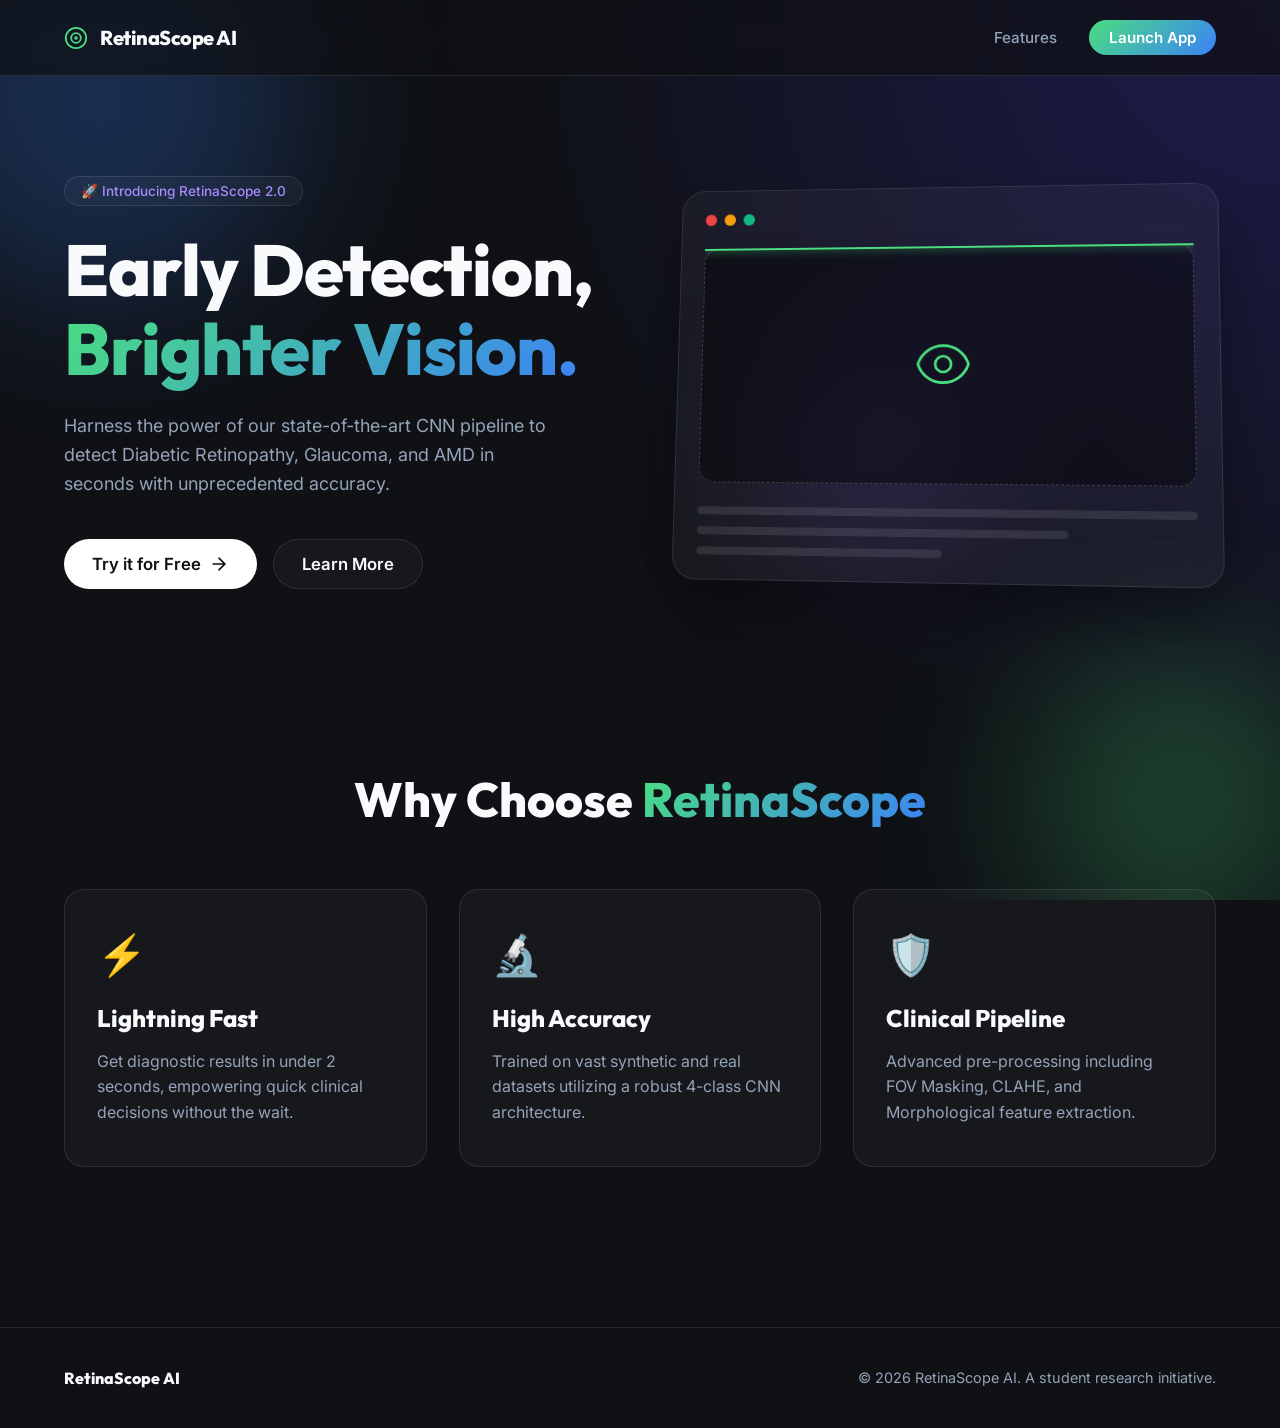
==== templates/landing.html @ 64ac41b6 "Add .python-version and fix requirements.txt" ====
<!DOCTYPE html>
<html lang="en">
<head>
  <meta charset="UTF-8" />
  <meta name="viewport" content="width=device-width, initial-scale=1.0" />
  <meta name="description" content="AI-powered retinal disease screening — startup landing page." />
  <title>RetinaScope AI | Next-Gen Disease Detection</title>
  <link rel="preconnect" href="https://fonts.googleapis.com" />
  <link rel="preconnect" href="https://fonts.gstatic.com" crossorigin />
  <link href="https://fonts.googleapis.com/css2?family=Outfit:wght@300;400;600;800&family=Inter:wght@400;500;600&display=swap" rel="stylesheet" />
  <link rel="stylesheet" href="/static/landing.css" />
</head>
<body>
  <!-- animated background -->
  <div class="bg-gradient"></div>
  <div class="glass-orbs">
    <div class="orb orb-1"></div>
    <div class="orb orb-2"></div>
    <div class="orb orb-3"></div>
  </div>

  <nav class="navbar">
    <div class="nav-container">
      <div class="nav-logo">
        <svg width="24" height="24" viewBox="0 0 20 20" fill="none">
          <circle cx="10" cy="10" r="8.5" stroke="url(#logo-grad)" stroke-width="1.5"/>
          <circle cx="10" cy="10" r="4" stroke="url(#logo-grad)" stroke-width="1.5"/>
          <circle cx="10" cy="10" r="1.5" fill="url(#logo-grad)"/>
          <defs><linearGradient id="logo-grad" x1="0" y1="0" x2="20" y2="20"><stop stop-color="#4ade80"/><stop offset="1" stop-color="#3b82f6"/></linearGradient></defs>
        </svg>
        <span class="logo-text">RetinaScope AI</span>
      </div>
      <div class="nav-links">
        <a href="#features">Features</a>
        <a href="/app" class="btn-primary-nav">Launch App</a>
      </div>
    </div>
  </nav>

  <main>
    <header class="hero">
      <div class="hero-content">
        <div class="badge">🚀 Introducing RetinaScope 2.0</div>
        <h1 class="hero-title">Early Detection,<br><span class="text-gradient">Brighter Vision.</span></h1>
        <p class="hero-subtitle">Harness the power of our state-of-the-art CNN pipeline to detect Diabetic Retinopathy, Glaucoma, and AMD in seconds with unprecedented accuracy.</p>
        <div class="hero-actions">
          <a href="/app" class="btn-primary">Try it for Free <svg width="20" height="20" viewBox="0 0 24 24" fill="none" stroke="currentColor" stroke-width="2" stroke-linecap="round"><path d="M5 12h14M12 5l7 7-7 7"/></svg></a>
          <a href="#features" class="btn-secondary">Learn More</a>
        </div>
      </div>
      <div class="hero-visual">
        <div class="glass-panel">
          <div class="mockup-header">
            <div class="mockup-dot red"></div>
            <div class="mockup-dot yellow"></div>
            <div class="mockup-dot green"></div>
          </div>
          <div class="mockup-body">
            <div class="mockup-img-placeholder">
              <svg width="64" height="64" viewBox="0 0 24 24" fill="none" stroke="#4ade80" stroke-width="1" stroke-linecap="round" stroke-linejoin="round">
                <path d="M15 12a3 3 0 11-6 0 3 3 0 016 0z"/>
                <path d="M2.458 12C3.732 7.943 7.523 5 12 5c4.478 0 8.268 2.943 9.542 7-1.274 4.057-5.064 7-9.542 7-4.477 0-8.268-2.943-9.542-7z"/>
              </svg>
            </div>
            <div class="mockup-lines">
              <div class="line w-100"></div>
              <div class="line w-75"></div>
              <div class="line w-50"></div>
            </div>
            <div class="mockup-scan-line"></div>
          </div>
        </div>
      </div>
    </header>

    <section id="features" class="features">
      <h2 class="section-title">Why Choose <span class="text-gradient">RetinaScope</span></h2>
      <div class="features-grid">
        <div class="feature-card">
          <div class="feature-icon">⚡</div>
          <h3>Lightning Fast</h3>
          <p>Get diagnostic results in under 2 seconds, empowering quick clinical decisions without the wait.</p>
        </div>
        <div class="feature-card">
          <div class="feature-icon">🔬</div>
          <h3>High Accuracy</h3>
          <p>Trained on vast synthetic and real datasets utilizing a robust 4-class CNN architecture.</p>
        </div>
        <div class="feature-card">
          <div class="feature-icon">🛡️</div>
          <h3>Clinical Pipeline</h3>
          <p>Advanced pre-processing including FOV Masking, CLAHE, and Morphological feature extraction.</p>
        </div>
      </div>
    </section>
  </main>

  <footer class="footer">
    <div class="footer-container">
      <div class="footer-logo">RetinaScope AI</div>
      <div class="footer-text">© 2026 RetinaScope AI. A student research initiative.</div>
    </div>
  </footer>
</body>
</html>
---- static/landing.css ----
:root {
  --bg-dark: #0f1115;
  --bg-darker: #08090a;
  --text-main: #f8fafc;
  --text-muted: #94a3b8;
  --primary-glow: rgba(59, 130, 246, 0.5);
  --secondary-glow: rgba(74, 222, 128, 0.5);
  --glass-bg: rgba(255, 255, 255, 0.03);
  --glass-border: rgba(255, 255, 255, 0.1);
  --font-heading: 'Outfit', sans-serif;
  --font-body: 'Inter', sans-serif;
}

* {
  margin: 0;
  padding: 0;
  box-sizing: border-box;
}

html {
  scroll-behavior: smooth;
}

body {
  font-family: var(--font-body);
  background-color: var(--bg-dark);
  color: var(--text-main);
  overflow-x: hidden;
  min-height: 100vh;
  display: flex;
  flex-direction: column;
}

/* Background Effects */
.bg-gradient {
  position: fixed;
  top: 0;
  left: 0;
  width: 100vw;
  height: 100vh;
  background: radial-gradient(circle at top right, #1e1b4b, var(--bg-dark) 50%);
  z-index: -2;
}

.glass-orbs {
  position: fixed;
  top: 0;
  left: 0;
  width: 100vw;
  height: 100vh;
  z-index: -1;
  overflow: hidden;
  pointer-events: none;
}

.orb {
  position: absolute;
  border-radius: 50%;
  filter: blur(80px);
  opacity: 0.5;
  animation: float 20s infinite alternate;
}

.orb-1 {
  width: 400px;
  height: 400px;
  background: var(--primary-glow);
  top: -100px;
  left: -100px;
}

.orb-2 {
  width: 300px;
  height: 300px;
  background: var(--secondary-glow);
  bottom: -50px;
  right: -50px;
  animation-delay: -5s;
}

.orb-3 {
  width: 200px;
  height: 200px;
  background: rgba(139, 92, 246, 0.4);
  top: 40%;
  left: 60%;
  animation-delay: -10s;
}

@keyframes float {
  0% { transform: translate(0, 0); }
  100% { transform: translate(50px, 50px); }
}

/* Typography */
h1, h2, h3 {
  font-family: var(--font-heading);
  font-weight: 800;
}

.text-gradient {
  background: linear-gradient(135deg, #4ade80, #3b82f6);
  -webkit-background-clip: text;
  -webkit-text-fill-color: transparent;
  background-clip: text;
}

/* Navbar */
.navbar {
  padding: 20px 0;
  border-bottom: 1px solid var(--glass-border);
  background: rgba(15, 17, 21, 0.7);
  backdrop-filter: blur(12px);
  -webkit-backdrop-filter: blur(12px);
  position: sticky;
  top: 0;
  z-index: 100;
}

.nav-container {
  max-width: 1200px;
  margin: 0 auto;
  padding: 0 24px;
  display: flex;
  justify-content: space-between;
  align-items: center;
}

.nav-logo {
  display: flex;
  align-items: center;
  gap: 12px;
}

.logo-text {
  font-family: var(--font-heading);
  font-weight: 800;
  font-size: 1.25rem;
  letter-spacing: -0.5px;
}

.nav-links {
  display: flex;
  align-items: center;
  gap: 32px;
}

.nav-links a:not(.btn-primary-nav) {
  color: var(--text-muted);
  text-decoration: none;
  font-size: 0.95rem;
  font-weight: 500;
  transition: color 0.2s;
}

.nav-links a:not(.btn-primary-nav):hover {
  color: var(--text-main);
}

.btn-primary-nav {
  background: linear-gradient(135deg, #4ade80, #3b82f6);
  color: #fff;
  text-decoration: none;
  padding: 8px 20px;
  border-radius: 100px;
  font-weight: 600;
  font-size: 0.95rem;
  transition: transform 0.2s, box-shadow 0.2s;
}

.btn-primary-nav:hover {
  transform: translateY(-2px);
  box-shadow: 0 10px 20px rgba(59, 130, 246, 0.3);
}

/* Main */
main {
  flex: 1;
}

/* Hero Section */
.hero {
  max-width: 1200px;
  margin: 0 auto;
  padding: 100px 24px;
  display: grid;
  grid-template-columns: 1fr 1fr;
  gap: 60px;
  align-items: center;
}

.badge {
  display: inline-block;
  padding: 6px 16px;
  background: var(--glass-bg);
  border: 1px solid var(--glass-border);
  border-radius: 100px;
  font-size: 0.85rem;
  font-weight: 500;
  color: #a78bfa;
  margin-bottom: 24px;
}

.hero-title {
  font-size: 4.5rem;
  line-height: 1.1;
  margin-bottom: 24px;
  letter-spacing: -1px;
}

.hero-subtitle {
  font-size: 1.125rem;
  color: var(--text-muted);
  line-height: 1.6;
  margin-bottom: 40px;
  max-width: 90%;
}

.hero-actions {
  display: flex;
  gap: 16px;
}

.btn-primary {
  display: inline-flex;
  align-items: center;
  gap: 8px;
  background: #fff;
  color: var(--bg-dark);
  text-decoration: none;
  padding: 14px 28px;
  border-radius: 100px;
  font-weight: 600;
  font-size: 1.05rem;
  transition: all 0.2s;
}

.btn-primary:hover {
  transform: translateY(-2px);
  box-shadow: 0 10px 25px rgba(255, 255, 255, 0.2);
}

.btn-secondary {
  display: inline-flex;
  align-items: center;
  justify-content: center;
  background: var(--glass-bg);
  color: var(--text-main);
  text-decoration: none;
  padding: 14px 28px;
  border-radius: 100px;
  font-weight: 600;
  font-size: 1.05rem;
  border: 1px solid var(--glass-border);
  transition: all 0.2s;
}

.btn-secondary:hover {
  background: rgba(255, 255, 255, 0.08);
}

/* Glass Panel Visual */
.hero-visual {
  position: relative;
  perspective: 1000px;
}

.glass-panel {
  background: rgba(255, 255, 255, 0.03);
  backdrop-filter: blur(20px);
  -webkit-backdrop-filter: blur(20px);
  border: 1px solid rgba(255, 255, 255, 0.1);
  border-radius: 24px;
  padding: 24px;
  box-shadow: 0 30px 60px rgba(0, 0, 0, 0.4);
  transform: rotateY(-5deg) rotateX(5deg);
  transition: transform 0.5s ease;
}

.glass-panel:hover {
  transform: rotateY(0deg) rotateX(0deg);
}

.mockup-header {
  display: flex;
  gap: 8px;
  margin-bottom: 24px;
}

.mockup-dot {
  width: 12px;
  height: 12px;
  border-radius: 50%;
}

.mockup-dot.red { background: #ef4444; }
.mockup-dot.yellow { background: #f59e0b; }
.mockup-dot.green { background: #10b981; }

.mockup-body {
  display: flex;
  flex-direction: column;
  gap: 24px;
  position: relative;
  overflow: hidden;
}

.mockup-img-placeholder {
  height: 240px;
  border-radius: 16px;
  background: rgba(0, 0, 0, 0.4);
  border: 1px dashed rgba(255, 255, 255, 0.2);
  display: flex;
  align-items: center;
  justify-content: center;
}

.mockup-lines {
  display: flex;
  flex-direction: column;
  gap: 12px;
}

.line {
  height: 8px;
  border-radius: 4px;
  background: var(--glass-border);
}

.w-100 { width: 100%; }
.w-75 { width: 75%; }
.w-50 { width: 50%; }

.mockup-scan-line {
  position: absolute;
  top: 0;
  left: 0;
  width: 100%;
  height: 2px;
  background: #4ade80;
  box-shadow: 0 0 10px #4ade80;
  animation: scan 3s infinite linear;
}

@keyframes scan {
  0% { top: 0; opacity: 0; }
  10% { opacity: 1; }
  90% { opacity: 1; }
  100% { top: 100%; opacity: 0; }
}

/* Features */
.features {
  max-width: 1200px;
  margin: 0 auto;
  padding: 80px 24px;
}

.section-title {
  text-align: center;
  font-size: 3rem;
  margin-bottom: 60px;
}

.features-grid {
  display: grid;
  grid-template-columns: repeat(3, 1fr);
  gap: 32px;
}

.feature-card {
  background: var(--glass-bg);
  border: 1px solid var(--glass-border);
  border-radius: 20px;
  padding: 40px 32px;
  transition: transform 0.3s, background 0.3s;
}

.feature-card:hover {
  transform: translateY(-5px);
  background: rgba(255, 255, 255, 0.05);
}

.feature-icon {
  font-size: 2.5rem;
  margin-bottom: 24px;
}

.feature-card h3 {
  font-size: 1.5rem;
  margin-bottom: 16px;
}

.feature-card p {
  color: var(--text-muted);
  line-height: 1.6;
}

/* Footer */
.footer {
  border-top: 1px solid var(--glass-border);
  padding: 40px 0;
  margin-top: 80px;
}

.footer-container {
  max-width: 1200px;
  margin: 0 auto;
  padding: 0 24px;
  display: flex;
  justify-content: space-between;
  align-items: center;
}

.footer-logo {
  font-family: var(--font-heading);
  font-weight: 800;
  color: var(--text-main);
}

.footer-text {
  color: var(--text-muted);
  font-size: 0.9rem;
}

/* Responsive */
@media (max-width: 992px) {
  .hero {
    grid-template-columns: 1fr;
    text-align: center;
  }
  .hero-subtitle {
    margin: 0 auto 40px auto;
  }
  .hero-actions {
    justify-content: center;
  }
  .features-grid {
    grid-template-columns: 1fr;
  }
  .nav-links a:not(.btn-primary-nav) {
    display: none;
  }
}
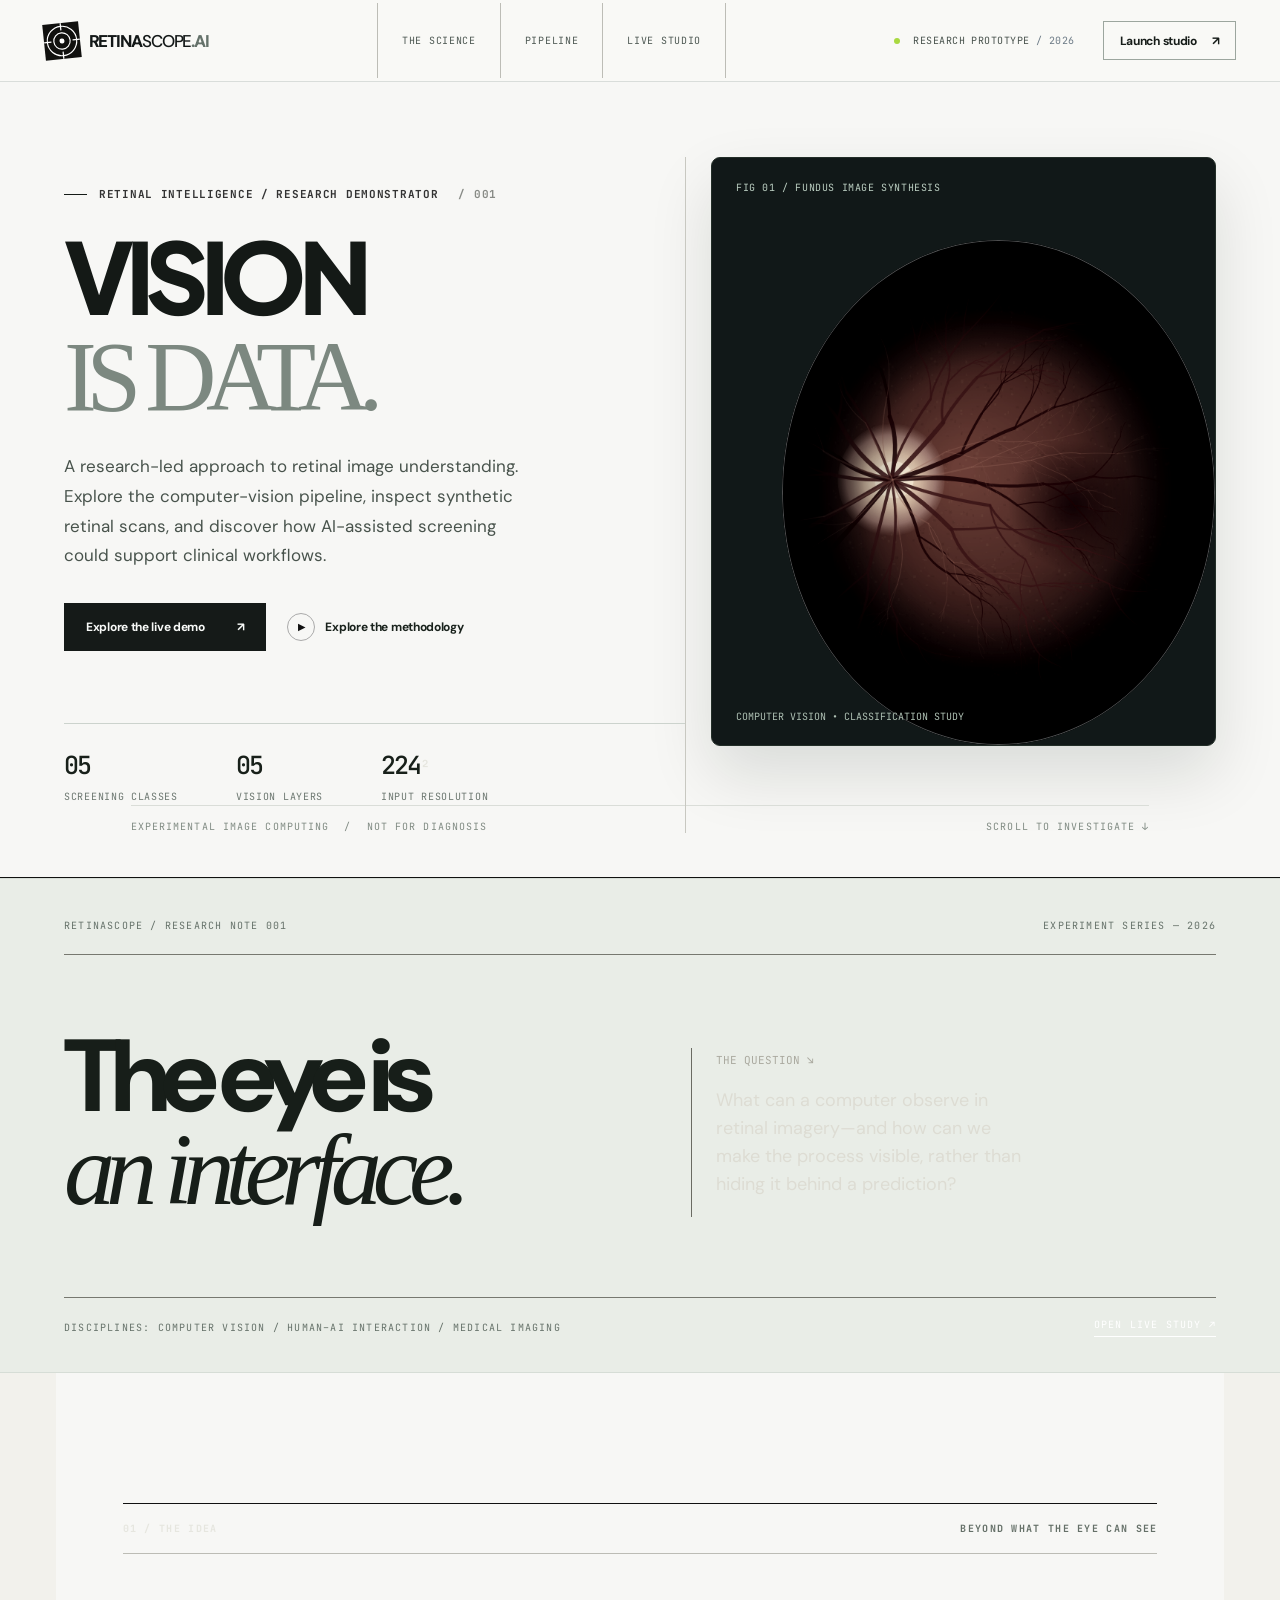
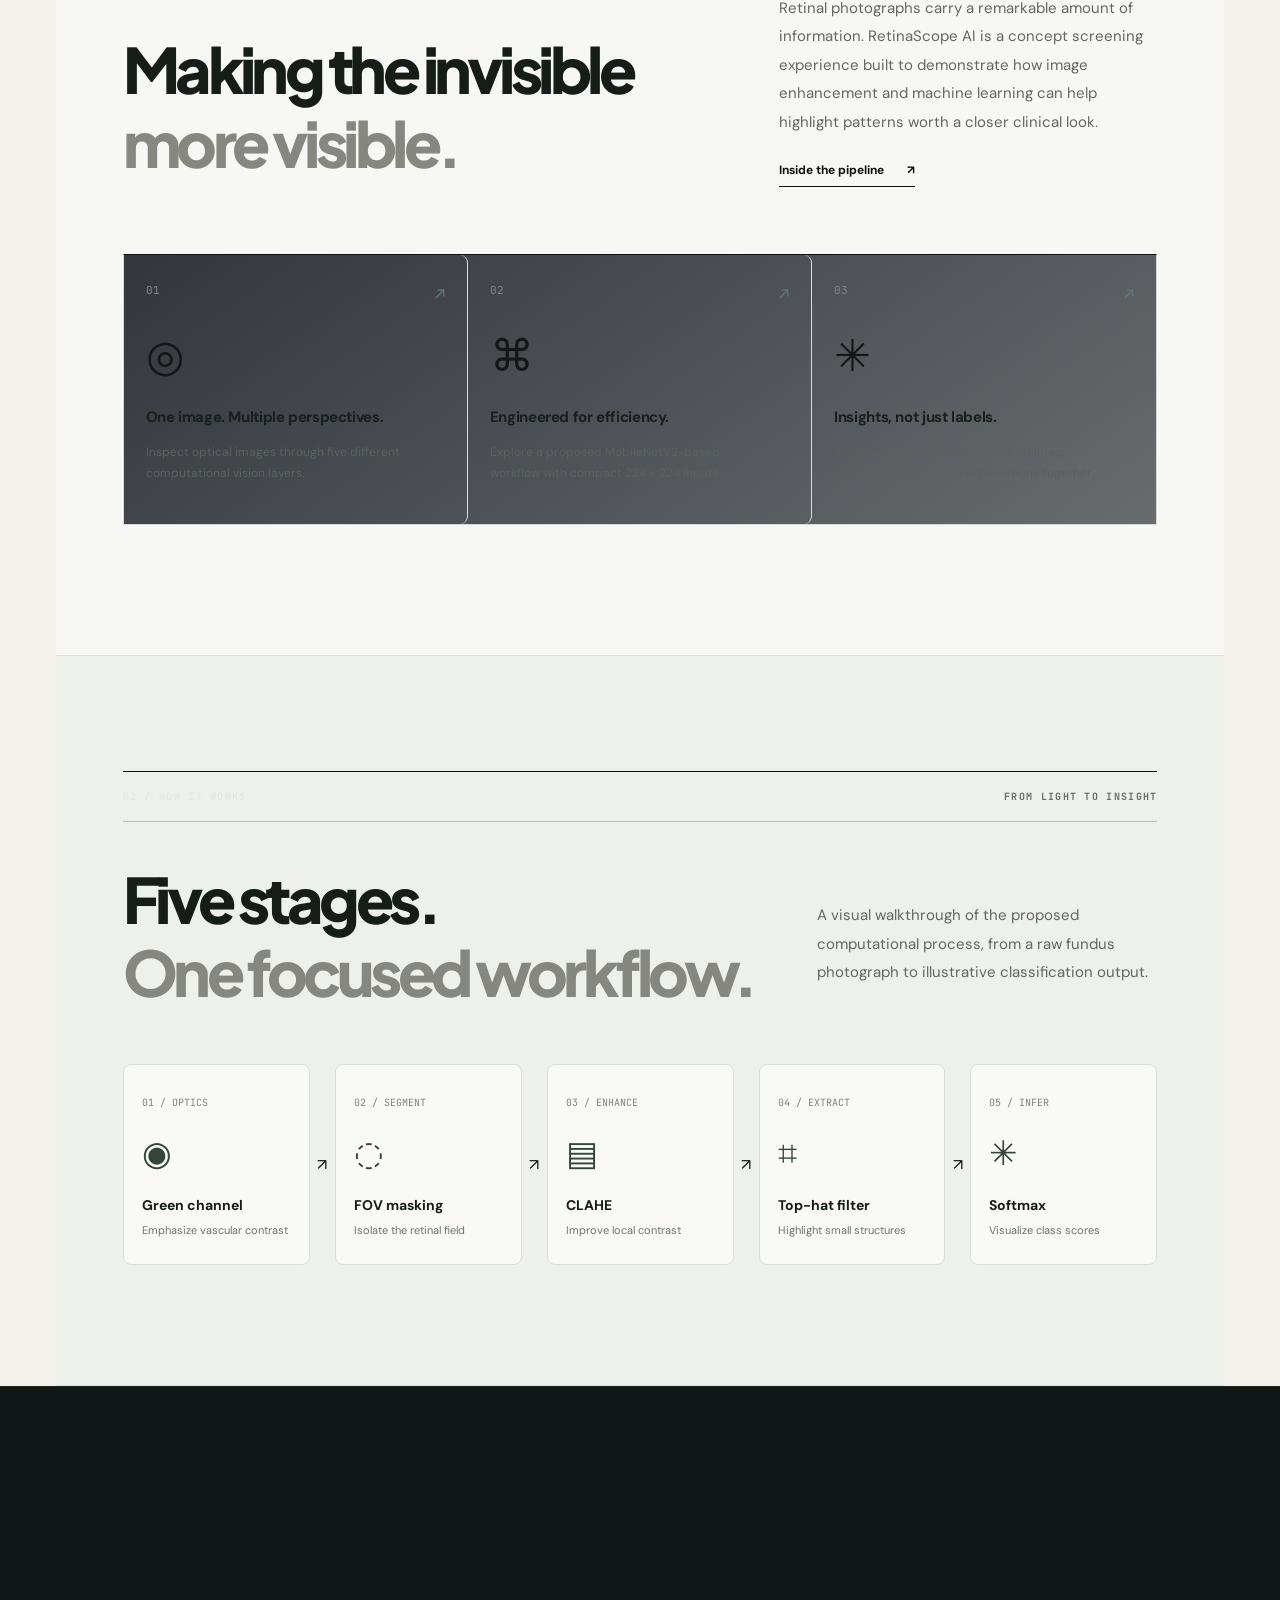
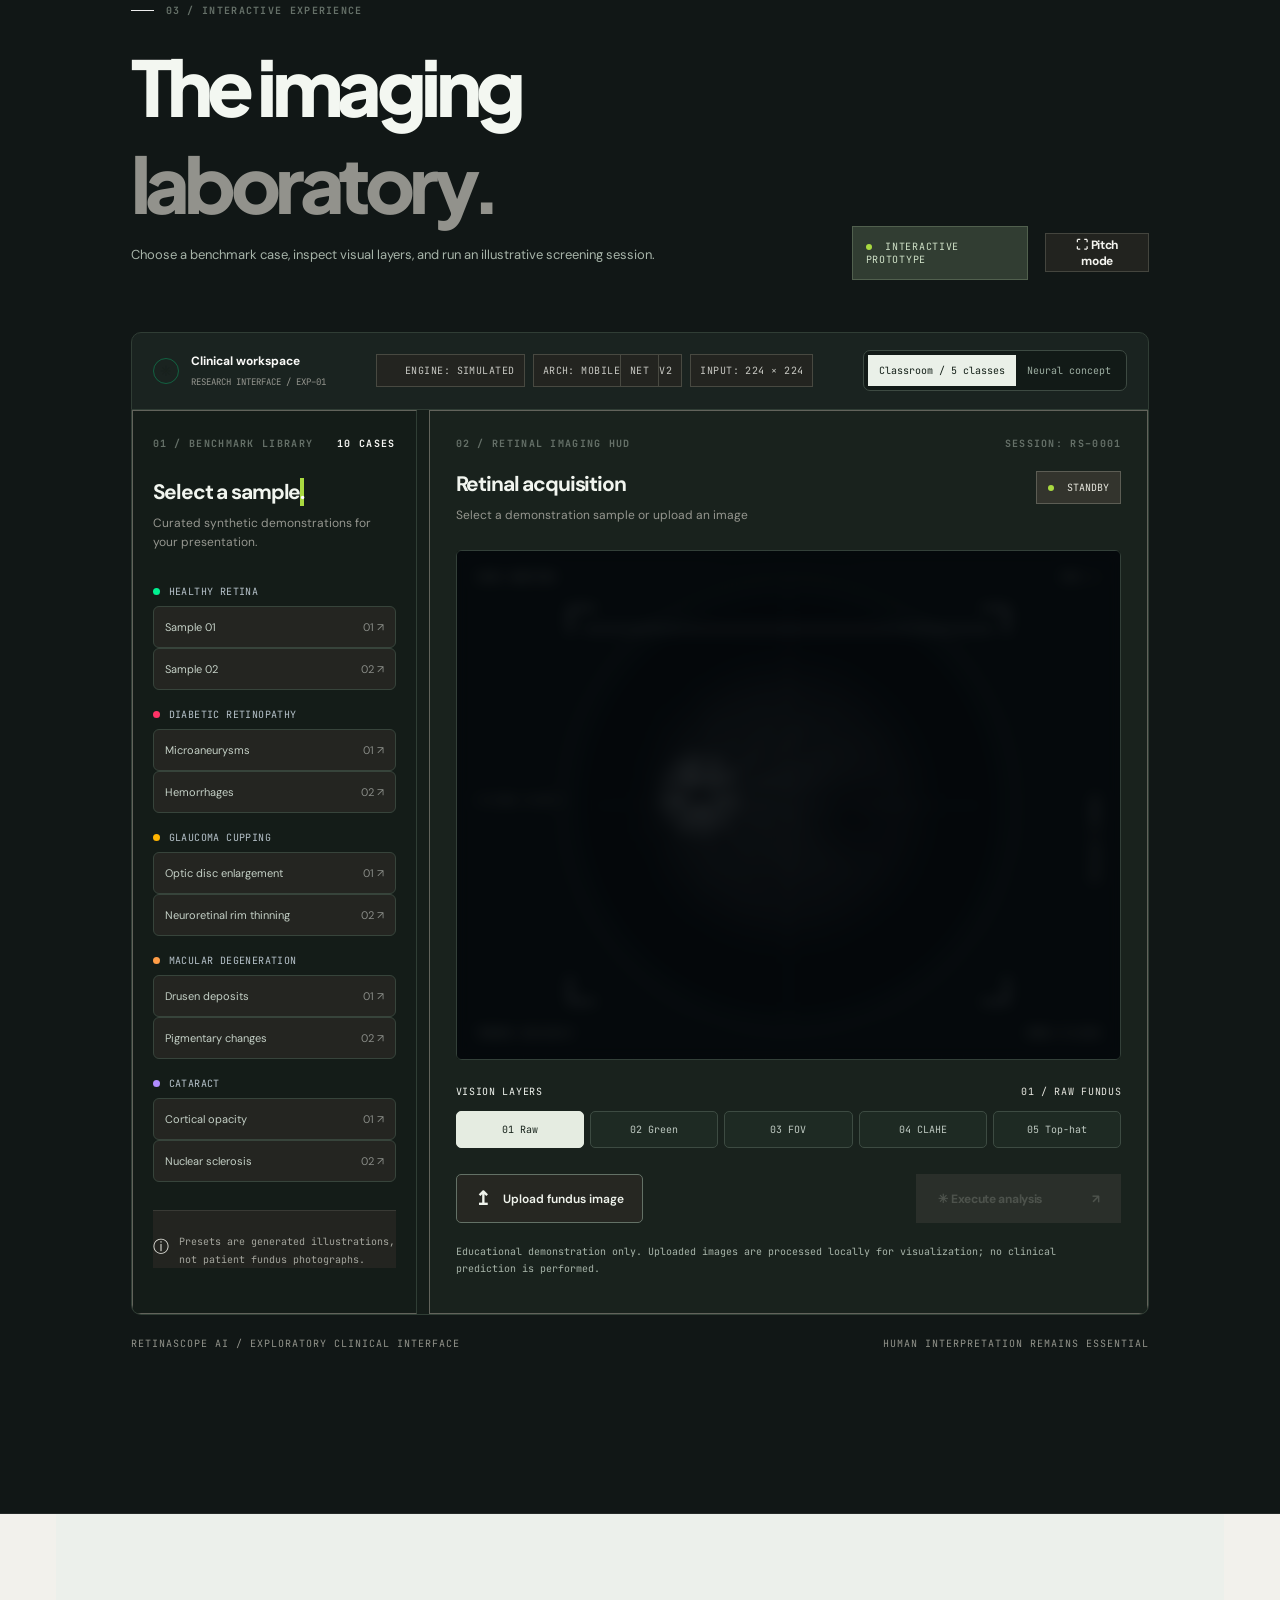
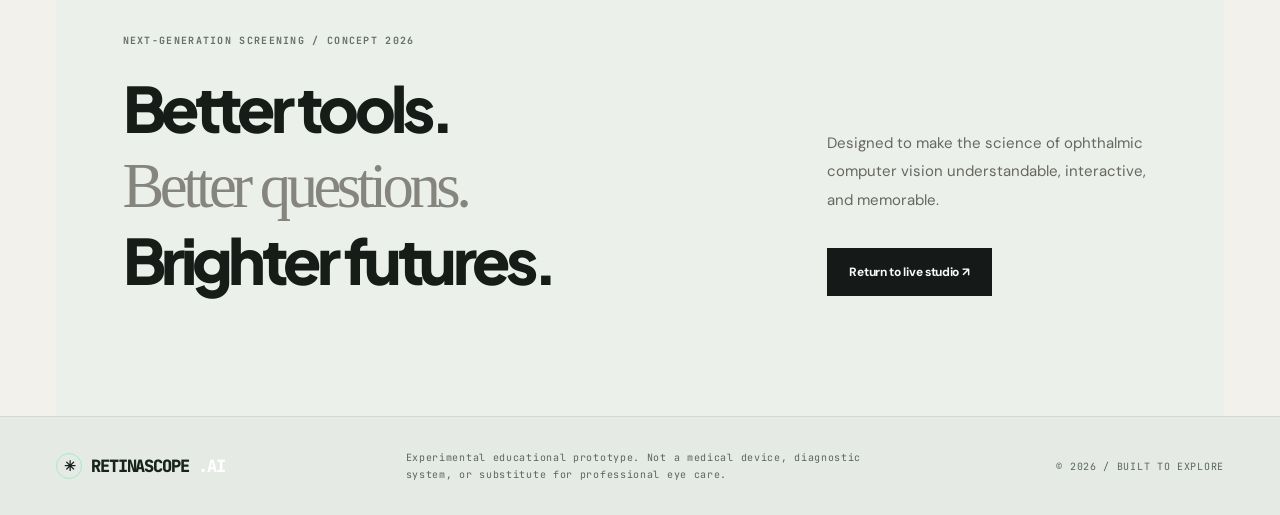
==== commit f75fe05f: "Upgrade to 5-class retinal disease detection with MobileNetV2 and presentation UI" ====
--- a/templates/landing.html
+++ b/templates/landing.html
@@ -3,103 +3,60 @@
 <head>
   <meta charset="UTF-8" />
   <meta name="viewport" content="width=device-width, initial-scale=1.0" />
-  <meta name="description" content="AI-powered retinal disease screening — startup landing page." />
-  <title>RetinaScope AI | Next-Gen Disease Detection</title>
+  <meta name="theme-color" content="#f6f6f3" />
+  <meta name="description" content="RetinaScope AI — Interactive retinal intelligence concept and classroom demonstration." />
+  <title>RetinaScope AI — Retinal Imaging Intelligence</title>
   <link rel="preconnect" href="https://fonts.googleapis.com" />
   <link rel="preconnect" href="https://fonts.gstatic.com" crossorigin />
-  <link href="https://fonts.googleapis.com/css2?family=Outfit:wght@300;400;600;800&family=Inter:wght@400;500;600&display=swap" rel="stylesheet" />
-  <link rel="stylesheet" href="/static/landing.css" />
+  <link href="https://fonts.googleapis.com/css2?family=DM+Sans:wght@400;500;600;700&family=JetBrains+Mono:wght@400;500;600;700&family=Plus+Jakarta+Sans:wght@400;500;600;700;800&display=swap" rel="stylesheet" />
+  <link rel="stylesheet" href="/static/style.css" />
+  <script defer src="/static/script.js"></script>
 </head>
 <body>
-  <!-- animated background -->
-  <div class="bg-gradient"></div>
-  <div class="glass-orbs">
-    <div class="orb orb-1"></div>
-    <div class="orb orb-2"></div>
-    <div class="orb orb-3"></div>
-  </div>
-
-  <nav class="navbar">
-    <div class="nav-container">
-      <div class="nav-logo">
-        <svg width="24" height="24" viewBox="0 0 20 20" fill="none">
-          <circle cx="10" cy="10" r="8.5" stroke="url(#logo-grad)" stroke-width="1.5"/>
-          <circle cx="10" cy="10" r="4" stroke="url(#logo-grad)" stroke-width="1.5"/>
-          <circle cx="10" cy="10" r="1.5" fill="url(#logo-grad)"/>
-          <defs><linearGradient id="logo-grad" x1="0" y1="0" x2="20" y2="20"><stop stop-color="#4ade80"/><stop offset="1" stop-color="#3b82f6"/></linearGradient></defs>
-        </svg>
-        <span class="logo-text">RetinaScope AI</span>
-      </div>
-      <div class="nav-links">
-        <a href="#features">Features</a>
-        <a href="/app" class="btn-primary-nav">Launch App</a>
-      </div>
-    </div>
-  </nav>
+  <div class="cursor-glow" aria-hidden="true"></div>
+  <div class="grain" aria-hidden="true"></div>
+  <header class="header" id="top">
+    <a class="brand" href="#top" aria-label="RetinaScope AI home"><span class="brand-mark"><svg viewBox="0 0 44 44" fill="none" aria-hidden="true"><circle cx="22" cy="22" r="18" stroke="currentColor" stroke-width="1.4"/><circle cx="22" cy="22" r="10" stroke="currentColor" stroke-width="1.4"/><circle cx="22" cy="22" r="3" fill="currentColor"/><path d="M22 0v9M22 35v9M0 22h9M35 22h9" stroke="currentColor" stroke-width="1.5"/></svg></span><span>RETINA<span class="brand-soft">SCOPE</span><span class="brand-ai">.AI</span></span></a>
+    <nav class="nav" aria-label="Main navigation"><a href="#how-it-works">The science</a><a href="#pipeline">Pipeline</a><a href="#studio">Live studio</a></nav>
+    <div class="header-actions"><span class="online"><span class="online-dot"></span> RESEARCH PROTOTYPE <span class="online-extra">/ 2026</span></span><a class="btn btn-small btn-stroke" href="#studio">Launch studio <span aria-hidden="true">↗</span></a></div>
+  </header>
 
   <main>
-    <header class="hero">
-      <div class="hero-content">
-        <div class="badge">🚀 Introducing RetinaScope 2.0</div>
-        <h1 class="hero-title">Early Detection,<br><span class="text-gradient">Brighter Vision.</span></h1>
-        <p class="hero-subtitle">Harness the power of our state-of-the-art CNN pipeline to detect Diabetic Retinopathy, Glaucoma, and AMD in seconds with unprecedented accuracy.</p>
-        <div class="hero-actions">
-          <a href="/app" class="btn-primary">Try it for Free <svg width="20" height="20" viewBox="0 0 24 24" fill="none" stroke="currentColor" stroke-width="2" stroke-linecap="round"><path d="M5 12h14M12 5l7 7-7 7"/></svg></a>
-          <a href="#features" class="btn-secondary">Learn More</a>
-        </div>
+    <section class="hero section-wrap" aria-labelledby="hero-title">
+      <div class="hero-grid" aria-hidden="true"></div>
+      <div class="hero-copy">
+        <div class="eyebrow"><span class="eyebrow-line"></span> RETINAL INTELLIGENCE / RESEARCH DEMONSTRATOR <span class="eyebrow-number">/ 001</span></div>
+        <h1 id="hero-title">VISION<br /><em>IS DATA.</em><br /><span class="hero-outlined">/ 001</span></h1>
+        <p class="hero-description">A research-led approach to retinal image understanding. Explore the computer-vision pipeline, inspect synthetic retinal scans, and discover how AI-assisted screening could support clinical workflows.</p>
+        <div class="hero-buttons"><a class="btn btn-primary" href="#studio">Explore the live demo <span aria-hidden="true">↗</span></a><a class="btn btn-text" href="#how-it-works"><span class="play-ring">▶</span> Explore the methodology</a></div>
+        <div class="hero-stats"><div><strong>05</strong><span>Screening classes</span></div><div><strong>05</strong><span>Vision layers</span></div><div><strong>224<small>²</small></strong><span>Input resolution</span></div></div>
       </div>
-      <div class="hero-visual">
-        <div class="glass-panel">
-          <div class="mockup-header">
-            <div class="mockup-dot red"></div>
-            <div class="mockup-dot yellow"></div>
-            <div class="mockup-dot green"></div>
-          </div>
-          <div class="mockup-body">
-            <div class="mockup-img-placeholder">
-              <svg width="64" height="64" viewBox="0 0 24 24" fill="none" stroke="#4ade80" stroke-width="1" stroke-linecap="round" stroke-linejoin="round">
-                <path d="M15 12a3 3 0 11-6 0 3 3 0 016 0z"/>
-                <path d="M2.458 12C3.732 7.943 7.523 5 12 5c4.478 0 8.268 2.943 9.542 7-1.274 4.057-5.064 7-9.542 7-4.477 0-8.268-2.943-9.542-7z"/>
-              </svg>
-            </div>
-            <div class="mockup-lines">
-              <div class="line w-100"></div>
-              <div class="line w-75"></div>
-              <div class="line w-50"></div>
-            </div>
-            <div class="mockup-scan-line"></div>
-          </div>
-        </div>
-      </div>
-    </header>
+      <div class="hero-visual" aria-label="Stylized retinal scan visualization"><div class="hero-halo"></div><div class="hero-orbit orbit-a"></div><div class="hero-orbit orbit-b"></div><div class="hero-eye"><canvas id="heroRetina" width="680" height="680" aria-hidden="true"></canvas><div class="hero-eye-vignette"></div></div><span class="hero-cross h-cross-a">+</span><span class="hero-cross h-cross-b">+</span><div class="hero-scanline"></div><div class="hero-float hero-float-top"><span class="small-overline">SPECIMEN / RS–001</span><strong><span class="emerald-dot"></span> Retinal atlas</strong><span class="micro muted">FOV SEGMENTATION / ACTIVE</span></div><div class="hero-float hero-float-bottom"><span class="small-overline">INPUT GEOMETRY <span class="cyan">↗</span></span><strong>224 × 224 × 3</strong><div class="mini-graph" aria-hidden="true"><i></i><i></i><i></i><i></i><i></i><i></i><i></i><i></i><i></i><i></i><i></i><i></i></div></div><div class="hero-axis axis-top">RS / SCAN_01</div><div class="hero-axis axis-bottom">FIG. 01 — SYNTHETIC RETINAL FIELD</div></div>
+      <div class="hero-footer"><span>EXPERIMENTAL IMAGE COMPUTING <span class="footer-divider">/</span> NOT FOR DIAGNOSIS</span><span>SCROLL TO INVESTIGATE <span aria-hidden="true">↓</span></span></div>
+    </section>
 
-    <section id="features" class="features">
-      <h2 class="section-title">Why Choose <span class="text-gradient">RetinaScope</span></h2>
-      <div class="features-grid">
-        <div class="feature-card">
-          <div class="feature-icon">⚡</div>
-          <h3>Lightning Fast</h3>
-          <p>Get diagnostic results in under 2 seconds, empowering quick clinical decisions without the wait.</p>
-        </div>
-        <div class="feature-card">
-          <div class="feature-icon">🔬</div>
-          <h3>High Accuracy</h3>
-          <p>Trained on vast synthetic and real datasets utilizing a robust 4-class CNN architecture.</p>
-        </div>
-        <div class="feature-card">
-          <div class="feature-icon">🛡️</div>
-          <h3>Clinical Pipeline</h3>
-          <p>Advanced pre-processing including FOV Masking, CLAHE, and Morphological feature extraction.</p>
-        </div>
-      </div>
+    <section class="research-band" aria-label="Research index"><div class="research-band-inner"><div class="band-heading"><span>RETINASCOPE / RESEARCH NOTE 001</span><span>EXPERIMENT SERIES — 2026</span></div><div class="band-grid"><div class="band-lead">The eye is<br><i>an interface.</i></div><div class="band-note"><span>THE QUESTION ↘</span><p>What can a computer observe in retinal imagery—and how can we make the process visible, rather than hiding it behind a prediction?</p></div><div class="band-symbol" aria-hidden="true"><svg viewBox="0 0 160 160" fill="none"><circle cx="80" cy="80" r="72" stroke="currentColor"/><circle cx="80" cy="80" r="48" stroke="currentColor"/><circle cx="80" cy="80" r="22" stroke="currentColor"/><path d="M0 80H160M80 0V160M24 24L136 136M136 24L24 136" stroke="currentColor" opacity=".5"/><circle cx="80" cy="80" r="4" fill="currentColor"/></svg></div></div><div class="band-bottom"><span>DISCIPLINES: COMPUTER VISION / HUMAN–AI INTERACTION / MEDICAL IMAGING</span><a href="#studio">OPEN LIVE STUDY ↗</a></div></div></section>
+
+    <section id="how-it-works" class="story section-wrap">
+      <div class="section-kicker"><span>01 / THE IDEA</span><span>BEYOND WHAT THE EYE CAN SEE</span></div>
+      <div class="story-layout"><h2>Making the invisible <span>more visible.</span></h2><div class="story-right"><p>Retinal photographs carry a remarkable amount of information. RetinaScope AI is a concept screening experience built to demonstrate how image enhancement and machine learning can help highlight patterns worth a closer clinical look.</p><a href="#pipeline" class="inline-link">Inside the pipeline <span aria-hidden="true">↗</span></a></div></div>
+      <div class="features"><article class="feature"><div class="feature-num">01 <span>↗</span></div><div class="feature-icon">◎</div><h3>One image. Multiple perspectives.</h3><p>Inspect optical images through five different computational vision layers.</p></article><article class="feature"><div class="feature-num">02 <span>↗</span></div><div class="feature-icon">⌘</div><h3>Engineered for efficiency.</h3><p>Explore a proposed MobileNetV2-based workflow with compact 224 × 224 inputs.</p></article><article class="feature"><div class="feature-num">03 <span>↗</span></div><div class="feature-icon">✳</div><h3>Insights, not just labels.</h3><p>See example classification probabilities, biomarkers, and triage explanations together.</p></article></div>
     </section>
+
+    <section id="pipeline" class="pipeline section-wrap"><div class="section-kicker"><span>02 / HOW IT WORKS</span><span>FROM LIGHT TO INSIGHT</span></div><div class="pipeline-heading"><h2>Five stages.<br /><span>One focused workflow.</span></h2><p>A visual walkthrough of the proposed computational process, from a raw fundus photograph to illustrative classification output.</p></div><div class="pipeline-track"><div class="pipeline-step"><span>01 / OPTICS</span><div class="step-symbol">◉</div><h3>Green channel</h3><p>Emphasize vascular contrast</p></div><div class="step-arrow">↗</div><div class="pipeline-step"><span>02 / SEGMENT</span><div class="step-symbol">◌</div><h3>FOV masking</h3><p>Isolate the retinal field</p></div><div class="step-arrow">↗</div><div class="pipeline-step"><span>03 / ENHANCE</span><div class="step-symbol">▤</div><h3>CLAHE</h3><p>Improve local contrast</p></div><div class="step-arrow">↗</div><div class="pipeline-step"><span>04 / EXTRACT</span><div class="step-symbol">⌗</div><h3>Top-hat filter</h3><p>Highlight small structures</p></div><div class="step-arrow">↗</div><div class="pipeline-step"><span>05 / INFER</span><div class="step-symbol">✳</div><h3>Softmax</h3><p>Visualize class scores</p></div></div></section>
+
+    <section class="studio-shell" id="studio"><div class="section-wrap studio-inner"><div class="studio-intro"><div><div class="eyebrow"><span class="eyebrow-line"></span> 03 / INTERACTIVE EXPERIENCE</div><h2>The imaging <span>laboratory.</span></h2><p>Choose a benchmark case, inspect visual layers, and run an illustrative screening session.</p></div><div class="studio-intro-right"><span class="demo-flag"><span class="online-dot"></span> INTERACTIVE PROTOTYPE</span><button id="pitchBtn" class="btn btn-stroke btn-small">⛶ Pitch mode</button></div></div>
+      <div class="studio-topbar"><div class="studio-brand"><span class="brand-mark mini">✳</span><div><strong>Clinical workspace</strong><small>RESEARCH INTERFACE / EXP–01</small></div></div><div class="telemetry-chips"><span><span class="online-dot"></span> ENGINE: SIMULATED</span><span>ARCH: MOBILE<span class="cyan">NET</span>V2</span><span>INPUT: 224 × 224</span></div><div class="mode-switch" role="group" aria-label="Demo mode"><button class="mode-btn active" data-mode="classroom" aria-pressed="true">Classroom / 5 classes</button><button class="mode-btn" data-mode="model" aria-pressed="false">Neural concept</button></div></div>
+      <div class="workspace"><aside class="preset-panel"><div class="panel-topline"><span>01 / BENCHMARK LIBRARY</span><span class="cyan">10 CASES</span></div><h3>Select a sample<span class="dot-green">.</span></h3><p>Curated synthetic demonstrations for your presentation.</p><div id="presetList" class="preset-list"></div><div class="preset-help"><span class="help-icon">ⓘ</span> Presets are generated illustrations, not patient fundus photographs.</div></aside>
+      <div class="scanner-panel"><div class="panel-topline"><span>02 / RETINAL IMAGING HUD</span><span id="scanIdTag">SESSION: RS–0001</span></div><div class="scanner-heading"><div><h3 id="scanTitle">Retinal acquisition</h3><p id="scanSubtitle">Select a demonstration sample or upload an image</p></div><span id="scannerStatus" class="status-pill"><span class="online-dot"></span> STANDBY</span></div><div class="scan-viewport" id="scanViewport"><div class="scan-grid"></div><div class="retina-image-wrap"><canvas id="retinaCanvas" width="680" height="680" aria-label="Illustrative retinal fundus view"></canvas></div><div class="outer-ring"></div><div class="reticle-cross reticle-h"></div><div class="reticle-cross reticle-v"></div><div class="target-corner tl"></div><div class="target-corner tr"></div><div class="target-corner bl"></div><div class="target-corner br"></div><div class="sweep"></div><div class="scan-tag top-left" id="scanAcquired">SCAN: AWAITING</div><div class="scan-tag top-right">FOV: <span id="fovTag">--</span></div><div class="scan-tag bottom-left">TENSOR: 224×224×3</div><div class="scan-tag bottom-right">MODE: <span id="scanModeTag">5 CLASS</span></div><div class="scan-coord coord-one">[ 0.381, 0.692 ]</div><div class="scan-coord coord-two">FUNDUS / OPTICAL</div><div class="scan-empty" id="scanEmpty"><div class="upload-icon">⤴</div><strong>Begin with a retinal scan.</strong><span>Choose a benchmark case or upload an image</span></div></div><div class="layer-section"><div class="layer-head"><span>VISION LAYERS</span><span id="activeLayerTag">01 / RAW FUNDUS</span></div><div class="layer-tabs" id="layerTabs"><button class="layer-btn active" data-layer="raw">01 Raw</button><button class="layer-btn" data-layer="green">02 Green</button><button class="layer-btn" data-layer="fov">03 FOV</button><button class="layer-btn" data-layer="clahe">04 CLAHE</button><button class="layer-btn" data-layer="morph">05 Top-hat</button></div></div><div class="scan-actions"><label class="upload-button" for="imageUpload"><span>↥</span> Upload fundus image</label><input id="imageUpload" type="file" accept="image/png,image/jpeg,image/tiff,image/webp" hidden /><button id="executeBtn" class="btn btn-primary run-button" disabled>✳ Execute analysis <span>↗</span></button></div><p class="workspace-disclaimer">Educational demonstration only. Uploaded images are processed locally for visualization; no clinical prediction is performed.</p></div></div>
+      <div class="results" id="results" hidden><div class="results-head"><div><div class="eyebrow"><span class="eyebrow-line"></span> 04 / ANALYSIS OUTPUT</div><h2>What the model <span>might see.</span></h2></div><span class="simulated-badge">ILLUSTRATIVE RESULTS / NOT MEDICAL ADVICE</span></div><div class="results-grid"><div class="results-left"><article class="result-card frame-card"><div class="panel-topline"><span>VISUAL TELEMETRY</span><span id="resultLayerLabel">LAYER 01 — RAW</span></div><div class="result-preview"><canvas id="resultCanvas" width="500" height="400"></canvas><span class="result-frame-cross result-frame-a">+</span><span class="result-frame-cross result-frame-b">+</span></div><div class="result-layer-btns" id="resultLayerTabs"><button class="result-layer active" data-layer="raw">RAW</button><button class="result-layer" data-layer="green">GREEN</button><button class="result-layer" data-layer="fov">FOV</button><button class="result-layer" data-layer="clahe">CLAHE</button><button class="result-layer" data-layer="morph">TOP-HAT</button></div></article><div class="biomarker-title"><span>ILLUSTRATIVE BIOMARKERS</span><span class="cyan">↗ 04 METRICS</span></div><div class="biomarkers"><article class="biomarker"><span>MICROVASCULAR DENSITY</span><strong id="vesselMetric">18.4<small>%</small></strong><p>Illustrative vessel coverage</p><div class="marker-line"></div></article><article class="biomarker"><span>CUP-TO-DISC ESTIMATE</span><strong id="cdrMetric">0.38</strong><p>Illustrative optic disc index</p><div class="marker-line amber-line"></div></article><article class="biomarker"><span>FIELD-OF-VIEW</span><strong id="fovMetric">85.6<small>%</small></strong><p>Illustrative field coverage</p><div class="marker-line cyan-line"></div></article><article class="biomarker"><span>PIPELINE DURATION</span><strong id="latencyMetric">98<small>ms</small></strong><p>UI animation benchmark only</p><div class="marker-line"></div></article></div></div><div class="results-right"><article class="result-card diagnosis"><div class="panel-topline"><span>CLASSIFICATION SIMULATION</span><span id="resultScanId">RS–0001</span></div><div class="diagnosis-body"><div><span class="diagnosis-badge" id="diagnosisBadge">● NORMAL PATTERN</span><h3 id="diagnosisTitle">Healthy retinal architecture</h3><p id="diagnosisSummary">Demonstration output for the selected benchmark.</p></div><div class="confidence-gauge" id="gauge"><div class="gauge-inner"><strong id="confidenceValue">97.6<small>%</small></strong><span>DEMO SCORE</span></div></div></div><div class="spectrum-heading"><span>ILLUSTRATIVE CLASS DISTRIBUTION</span><span>SOFTMAX / DEMO</span></div><div id="probabilities" class="probability-list"></div></article><article class="result-card triage-card"><div class="panel-topline"><span>CONTEXTUAL FOLLOW-UP</span><span>CLINICAL CONTEXT</span></div><div class="triage-header"><span id="urgencyTag" class="urgency-tag">ROUTINE</span><h3 id="triageHeading">Suggested clinical context</h3></div><p id="triageText">These findings are for demonstration and should not be used for diagnosis.</p><div class="followup" id="followupTags"></div></article><div class="result-actions"><button id="printBtn" class="btn btn-stroke">↗ Print summary</button><button id="exportBtn" class="btn btn-stroke">↓ Export JSON</button><button id="resetBtn" class="btn btn-primary">↻ New scan</button></div></div></div></div>
+      <div class="studio-end"><span>RETINASCOPE AI / EXPLORATORY CLINICAL INTERFACE</span><span>HUMAN INTERPRETATION REMAINS ESSENTIAL</span></div>
+    </div></section>
+    <section class="closing section-wrap"><div class="closing-left"><span class="eyebrow">NEXT-GENERATION SCREENING / CONCEPT 2026</span><h2>Better tools.<br /><em>Better questions.</em><br />Brighter futures.</h2></div><div class="closing-right"><p>Designed to make the science of ophthalmic computer vision understandable, interactive, and memorable.</p><a class="btn btn-primary" href="#studio">Return to live studio ↗</a></div></section>
   </main>
+  <footer class="footer"><a class="brand" href="#top"><span class="brand-mark mini">✳</span> RETINASCOPE<span class="brand-ai">.AI</span></a><p>Experimental educational prototype. Not a medical device, diagnostic system, or substitute for professional eye care.</p><span>© 2026 / BUILT TO EXPLORE</span></footer>
 
-  <footer class="footer">
-    <div class="footer-container">
-      <div class="footer-logo">RetinaScope AI</div>
-      <div class="footer-text">© 2026 RetinaScope AI. A student research initiative.</div>
-    </div>
-  </footer>
+  <div class="processing-overlay" id="processingOverlay" hidden role="dialog" aria-modal="true" aria-labelledby="processingTitle"><div class="processing-box"><div class="panel-topline"><span>RETINASCOPE / COMPUTE MODULE</span><span class="cyan">SESSION RUNNING</span></div><div class="processing-symbol">✳</div><h2 id="processingTitle">Decoding the <span>retina.</span></h2><p>Walking through the illustrative computer vision pipeline.</p><div class="progress-track"><div id="progressFill"></div></div><div class="processing-count"><span id="progressLabel">INITIALIZING</span><span id="progressPercent">0%</span></div><div class="processing-steps" id="processingSteps"><span>01 GREEN</span><span>02 FOV</span><span>03 CLAHE</span><span>04 TOP-HAT</span><span>05 SOFTMAX</span></div><pre id="terminalLog" class="terminal-log">&gt; Ready for acquisition...</pre></div></div>
+  <div id="toast" class="toast" role="status" aria-live="polite"></div>
 </body>
 </html>
--- a/static/style.css
+++ b/static/style.css
@@ -0,0 +1,63 @@
+:root{--bg:#06090d;--surface:#0b0f15;--card:#10151c;--border:rgba(202,227,239,.12);--muted:#94a3b8;--dim:#64748b;--white:#f0f4f8;--green:#00f090;--cyan:#00d4ff;--amber:#ffb400;--red:#ff3366;--font:'Plus Jakarta Sans',sans-serif;--mono:'JetBrains Mono',monospace}*{box-sizing:border-box}html{scroll-behavior:smooth}body{margin:0;background:var(--bg);color:var(--white);font-family:var(--font);overflow-x:hidden}button,input{font:inherit}button,a{-webkit-tap-highlight-color:transparent}button{cursor:pointer}a{color:inherit;text-decoration:none}::selection{background:var(--green);color:var(--bg)}[hidden]{display:none!important}.section-wrap{width:min(1440px,calc(100% - 112px));margin:auto}.muted{color:var(--muted)}.cyan{color:var(--cyan)}.cursor-glow{position:fixed;pointer-events:none;z-index:0;left:15%;top:8%;width:600px;height:600px;background:radial-gradient(circle,rgba(0,240,144,.035),transparent 64%);filter:blur(30px)}.grain{position:fixed;inset:0;z-index:15;pointer-events:none;opacity:.12;background-image:url("data:image/svg+xml,%3Csvg viewBox='0 0 180 180' xmlns='http://www.w3.org/2000/svg'%3E%3Cfilter id='n'%3E%3CfeTurbulence type='fractalNoise' baseFrequency='.8' numOctaves='3' stitchTiles='stitch'/%3E%3C/filter%3E%3Crect width='100%25' height='100%25' filter='url(%23n)' opacity='.1'/%3E%3C/svg%3E")}.header{height:88px;display:flex;align-items:center;justify-content:space-between;padding:0 max(56px,calc((100% - 1440px)/2));position:relative;z-index:10;border-bottom:1px solid rgba(255,255,255,.06);background:rgba(6,9,13,.88);backdrop-filter:blur(20px)}.brand{display:inline-flex;align-items:center;gap:9px;font-size:16px;font-weight:800;letter-spacing:-.065em;white-space:nowrap}.brand-mark{width:37px;height:37px;color:var(--green);display:grid;place-items:center}.brand-mark svg{width:100%}.brand-mark.mini{width:26px;height:26px;border:1px solid rgba(0,240,144,.3);border-radius:50%;font-size:14px}.brand-soft{font-weight:500}.brand-ai{color:var(--green);font-weight:800}.nav{display:flex;gap:35px}.nav a,.online,.header-actions{font-size:12px}.nav a{color:#9caab8;transition:color .2s}.nav a:hover{color:var(--green)}.header-actions{display:flex;align-items:center;gap:28px}.online,.telemetry-chips span,.demo-flag{font-family:var(--mono);font-size:10px;letter-spacing:.045em}.online{color:#bdc8d1}.online-dot,.emerald-dot{display:inline-block;width:6px;height:6px;border-radius:50%;background:var(--green);box-shadow:0 0 12px var(--green);margin-right:7px;vertical-align:middle}.online-extra{color:#6d7b86}.btn{display:inline-flex;align-items:center;justify-content:center;gap:32px;min-height:48px;border-radius:6px;font-weight:700;font-size:12px;padding:0 21px;border:1px solid transparent;transition:background .2s,border .2s,transform .2s}.btn:hover:not(:disabled){transform:translateY(-2px)}.btn-small{min-height:39px;padding:0 16px;gap:15px}.btn-primary{background:var(--green);color:#06120e;box-shadow:0 0 20px rgba(0,240,144,.12)}.btn-primary:hover:not(:disabled){background:#78ffc2}.btn-stroke{border-color:rgba(179,214,229,.24);background:rgba(255,255,255,.025);color:#d7e4eb}.btn-stroke:hover{border-color:var(--green)}.btn-text{padding:0;color:#d7e4eb;gap:10px}.play-ring{height:28px;width:28px;border:1px solid #486052;border-radius:50%;display:grid;place-items:center;font-size:9px;color:var(--green)}.hero{min-height:740px;position:relative;display:grid;grid-template-columns:48% 52%;padding-top:98px}.hero-grid{position:absolute;inset:0;background-image:linear-gradient(rgba(93,125,139,.05) 1px,transparent 1px),linear-gradient(90deg,rgba(93,125,139,.05) 1px,transparent 1px);background-size:74px 74px;mask-image:linear-gradient(90deg,transparent,#000 25%,#000 70%,transparent);pointer-events:none}.hero-copy{z-index:2;padding-top:33px}.eyebrow,.section-kicker,.panel-topline,.small-overline,.micro,.hero-axis,.scan-tag,.scan-coord,.layer-head,.demo-flag,.studio-end,.workspace-disclaimer,.biomarker-title,.biomarker>span,.biomarker p,.spectrum-heading,.result-layer,.results-head .simulated-badge,.followup span,.urgency-tag,.footer,.processing-count,.processing-steps{font-family:var(--mono);font-size:10px;letter-spacing:.07em}.eyebrow{display:flex;align-items:center;gap:12px;color:var(--green);font-weight:600}.eyebrow-line{width:23px;height:1px;background:var(--green)}.eyebrow-number{color:var(--dim);margin-left:8px}.hero h1{margin:28px 0 24px;font-size:clamp(54px,5.4vw,84px);letter-spacing:-.075em;line-height:1.09;font-weight:800}.hero h1 em{font-style:normal;color:var(--green)}.hero-outlined{-webkit-text-stroke:1.4px #8197a2;color:transparent}.hero-description{max-width:480px;color:#9eacba;font-size:15px;line-height:1.9}.hero-buttons{display:flex;gap:20px;align-items:center;margin-top:35px}.hero-stats{display:flex;gap:58px;margin-top:83px}.hero-stats div{display:flex;flex-direction:column;gap:8px}.hero-stats strong{font-size:30px;letter-spacing:-.055em;font-weight:700}.hero-stats strong small{font-size:17px;color:var(--green)}.hero-stats span{font-size:11px;color:var(--muted)}.hero-visual{position:relative;min-height:610px;display:grid;place-items:center}.hero-halo{position:absolute;width:610px;aspect-ratio:1;border-radius:50%;background:radial-gradient(circle,rgba(0,240,144,.11),rgba(0,212,255,.018) 54%,transparent 70%);filter:blur(6px)}.hero-orbit{position:absolute;border:1px solid rgba(121,167,175,.18);border-radius:50%;aspect-ratio:1}.orbit-a{width:89%;max-width:615px}.orbit-b{width:72%;max-width:500px;border-style:dashed;animation:rotate 55s linear infinite}.hero-eye{width:72%;max-width:495px;aspect-ratio:1;border-radius:50%;position:relative;overflow:hidden;box-shadow:0 0 0 1px rgba(0,240,144,.12),0 0 95px rgba(0,240,144,.1)}.hero-eye canvas{width:100%;height:100%;object-fit:cover;filter:saturate(.85) contrast(1.09)}.hero-eye-vignette{position:absolute;inset:0;box-shadow:inset 0 0 90px 55px rgba(6,9,13,.85);border-radius:50%}.hero-cross{position:absolute;color:var(--cyan);font:24px var(--mono)}.h-cross-a{top:13%;left:13%}.h-cross-b{right:13%;bottom:20%}.hero-scanline{position:absolute;width:69%;height:2px;left:15.5%;top:30%;background:linear-gradient(90deg,transparent,var(--green),transparent);box-shadow:0 0 30px var(--green);opacity:.5;animation:scan 6s ease-in-out infinite alternate;pointer-events:none}.hero-float{position:absolute;z-index:2;background:rgba(11,17,22,.82);border:1px solid rgba(124,162,181,.2);backdrop-filter:blur(24px);padding:17px 20px;box-shadow:0 20px 60px rgba(0,0,0,.2)}.hero-float-top{left:-2%;top:15%}.hero-float-bottom{right:-1%;bottom:19%;width:205px}.hero-float strong{display:block;font:600 14px var(--mono);margin:13px 0}.small-overline{color:var(--muted);font-size:9px}.micro{font-size:9px}.mini-graph{height:27px;display:flex;gap:5px;align-items:end}.mini-graph i{width:6px;height:55%;background:var(--cyan);opacity:.6}.mini-graph i:nth-child(3n){height:90%}.mini-graph i:nth-child(4n){height:30%}.hero-axis{position:absolute;color:#6a7985;letter-spacing:.12em}.axis-top{top:5%;right:0}.axis-bottom{bottom:7%;left:21%}.hero-footer{grid-column:1/-1;align-self:end;padding:24px 0;display:flex;justify-content:space-between;border-top:1px solid var(--border);color:#71818e;font:10px var(--mono);letter-spacing:.08em}.footer-divider{margin:0 8px}.story,.pipeline{padding-top:108px;padding-bottom:110px}.section-kicker,.panel-topline{display:flex;justify-content:space-between;color:#93a2b1}.section-kicker span:first-child{color:var(--green)}.story-layout{display:grid;grid-template-columns:1.2fr .8fr;gap:90px;align-items:end;margin:40px 0 75px}.story h2,.pipeline h2,.closing h2{font-size:clamp(41px,4.9vw,73px);line-height:1.17;letter-spacing:-.065em;margin:0;max-width:720px}.story h2 span,.pipeline h2 span,.closing h2 em{color:var(--green);font-style:normal}.story-right p,.pipeline-heading p,.closing-right p{color:#a3b0bc;font-size:15px;line-height:1.9;margin:0 0 22px}.inline-link{font-size:12px;color:var(--green);font-weight:700;border-bottom:1px solid rgba(0,240,144,.4);padding-bottom:8px}.inline-link span{margin-left:20px}.features{display:grid;grid-template-columns:repeat(3,1fr);border:1px solid var(--border);background:linear-gradient(145deg,rgba(16,21,28,.85),rgba(10,15,21,.6))}.feature{min-height:260px;padding:28px 32px;border-right:1px solid var(--border)}.feature:last-child{border-right:0}.feature-num{font:10px var(--mono);color:#8495a4;display:flex;justify-content:space-between}.feature-num span{font-size:17px;color:#617581}.feature-icon{font-size:38px;color:var(--green);margin:22px 0}.feature h3{font-size:15px;letter-spacing:-.025em}.feature p{font-size:12px;line-height:1.75;color:var(--muted);max-width:270px}.pipeline{padding-top:55px}.pipeline-heading{margin:40px 0 55px;display:flex;align-items:end;justify-content:space-between;gap:50px}.pipeline-heading p{max-width:340px}.pipeline-track{display:flex;align-items:stretch;gap:0}.pipeline-step{flex:1;padding:25px 18px;min-height:225px;border:1px solid var(--border);background:#0b1015}.pipeline-step>span{font:10px var(--mono);color:var(--muted)}.step-symbol{font-size:34px;color:var(--green);padding:20px 0}.pipeline-step h3{font-size:14px;margin:0 0 8px}.pipeline-step p{color:var(--muted);line-height:1.6;font-size:11px;margin:0}.step-arrow{width:19px;align-self:center;flex-shrink:0;text-align:center;color:var(--cyan);font-size:16px}.studio-shell{background:radial-gradient(ellipse at top center,rgba(0,240,144,.045),transparent 38%),#080d12;border-top:1px solid rgba(255,255,255,.08);border-bottom:1px solid rgba(255,255,255,.08)}.studio-inner{padding-top:105px;padding-bottom:45px}.studio-intro{display:flex;justify-content:space-between;align-items:end;margin-bottom:52px}.studio-intro h2,.results-head h2{font-size:clamp(35px,4.3vw,62px);letter-spacing:-.06em;margin:20px 0 12px}.studio-intro h2 span,.results-head h2 span,.processing-box h2 span{color:var(--green)}.studio-intro p{color:var(--muted);font-size:13px;line-height:1.7}.studio-intro-right{display:flex;align-items:center;gap:17px}.demo-flag{color:var(--green);border:1px solid rgba(0,240,144,.24);padding:13px}.studio-topbar{min-height:78px;padding:16px 21px;background:#10161c;border:1px solid var(--border);display:flex;align-items:center;justify-content:space-between;gap:20px;border-radius:12px 12px 0 0}.studio-brand{display:flex;align-items:center;gap:12px}.studio-brand strong{font-size:12px;display:block}.studio-brand small{display:block;font:9px var(--mono);color:var(--dim);margin-top:7px}.telemetry-chips{display:flex;gap:8px}.telemetry-chips span{padding:9px;border:1px solid var(--border);color:#a9b6c2;white-space:nowrap}.telemetry-chips .online-dot{padding:0;border:0}.mode-switch{display:flex;background:#060b0f;border:1px solid var(--border);border-radius:7px;padding:4px}.mode-btn{background:none;border:0;color:#778895;font:10px var(--mono);padding:9px 11px;border-radius:5px;white-space:nowrap}.mode-btn.active{background:#23362d;color:var(--green)}.workspace{display:grid;grid-template-columns:minmax(280px,330px) minmax(0,1fr);border:1px solid var(--border);border-top:0;background:#0a0f14;border-radius:0 0 12px 12px;overflow:hidden}.preset-panel{padding:26px 20px;border-right:1px solid var(--border)}.preset-panel h3,.scanner-heading h3{font-size:21px;letter-spacing:-.045em;margin:28px 0 8px}.preset-panel p,.scanner-heading p{font-size:12px;color:var(--muted);line-height:1.65;margin:0}.dot-green{color:var(--green)}.preset-list{display:flex;flex-direction:column;gap:18px;margin-top:32px}.preset-group-label{display:flex;align-items:center;gap:9px;font:10px var(--mono);letter-spacing:.04em;color:#b6c2ca;margin-bottom:8px}.preset-group-label i{width:7px;height:7px;border-radius:50%;background:var(--tone)}.preset-option{display:flex;justify-content:space-between;align-items:center;width:100%;min-height:42px;border:1px solid transparent;border-radius:6px;background:rgba(255,255,255,.025);text-align:left;padding:0 11px;color:#9cabba;font-size:11px}.preset-option span:last-child{color:var(--dim)}.preset-option:hover,.preset-option.selected{border-color:var(--tone);background:color-mix(in srgb,var(--tone) 6%,#10151c);color:var(--white)}.preset-help{border-top:1px solid var(--border);margin-top:28px;padding-top:22px;display:flex;gap:10px;font:10px/1.75 var(--mono);color:#73838d}.help-icon{font-size:16px;color:var(--cyan)}.scanner-panel{padding:26px;min-width:0}.scanner-heading{display:flex;justify-content:space-between;align-items:center;margin:0 0 25px}.scanner-heading h3{margin-top:20px}.status-pill{font:10px var(--mono);color:var(--green);background:rgba(0,240,144,.07);border:1px solid rgba(0,240,144,.22);padding:9px 11px;border-radius:4px;white-space:nowrap}.scan-viewport{height:510px;position:relative;overflow:hidden;display:grid;place-items:center;background:radial-gradient(ellipse at center,#101e20 0%,#080d12 55%,#05090c 100%);border:1px solid rgba(103,157,174,.2);border-radius:6px}.scan-grid{position:absolute;inset:0;background-image:linear-gradient(rgba(0,212,255,.035) 1px,transparent 1px),linear-gradient(90deg,rgba(0,212,255,.035) 1px,transparent 1px);background-size:36px 36px}.retina-image-wrap{width:min(72%,420px);aspect-ratio:1;position:relative;z-index:1;border-radius:50%;overflow:hidden;box-shadow:0 0 80px rgba(0,240,144,.08);opacity:.48}.retina-image-wrap canvas{display:block;width:100%;height:100%;object-fit:cover}.scan-viewport.loaded .retina-image-wrap{opacity:1}.outer-ring{position:absolute;width:min(78%,458px);aspect-ratio:1;border:1px dashed rgba(0,212,255,.37);border-radius:50%;animation:rotate 70s linear infinite}.outer-ring:after{content:'';position:absolute;inset:17px;border:1px solid rgba(0,240,144,.16);border-radius:50%}.reticle-cross{position:absolute;z-index:2;background:rgba(0,212,255,.17);pointer-events:none}.reticle-h{width:58%;height:1px}.reticle-v{width:1px;height:85%}.target-corner{position:absolute;z-index:2;width:26px;height:26px;border-color:var(--cyan);border-style:solid;opacity:.8}.tl{left:17%;top:11%;border-width:2px 0 0 2px}.tr{right:17%;top:11%;border-width:2px 2px 0 0}.bl{left:17%;bottom:11%;border-width:0 0 2px 2px}.br{right:17%;bottom:11%;border-width:0 2px 2px 0}.sweep{position:absolute;z-index:3;left:19%;width:62%;height:2px;top:15%;background:linear-gradient(90deg,transparent,var(--green),transparent);box-shadow:0 0 17px 1px var(--green);opacity:.65;animation:scan 4s ease-in-out infinite alternate;pointer-events:none}.scan-tag,.scan-coord{position:absolute;z-index:4;color:#86caba;font-size:9px}.top-left{top:20px;left:20px}.top-right{top:20px;right:20px}.bottom-left{bottom:20px;left:20px}.bottom-right{bottom:20px;right:20px}.scan-coord{color:#648b9c;font-size:8px}.coord-one{top:48%;left:20px}.coord-two{top:48%;right:20px;writing-mode:vertical-rl}.scan-empty{position:absolute;z-index:5;display:flex;flex-direction:column;align-items:center;gap:12px;background:rgba(5,9,12,.75);backdrop-filter:blur(7px);width:100%;height:100%;justify-content:center}.scan-empty .upload-icon{height:63px;width:63px;display:grid;place-items:center;border:1px dashed rgba(0,240,144,.4);border-radius:50%;color:var(--green);font-size:32px}.scan-empty strong{font-size:16px}.scan-empty span{font-size:11px;color:var(--muted)}.layer-section{margin-top:25px}.layer-head{display:flex;justify-content:space-between;color:#9ba9b4;margin-bottom:13px}.layer-head span:last-child{color:var(--cyan)}.layer-tabs{display:flex;gap:6px}.layer-btn{flex:1;padding:11px 7px;border:1px solid var(--border);border-radius:5px;background:#10171d;color:#80919c;font:10px var(--mono);white-space:nowrap}.layer-btn.active{background:rgba(0,240,144,.09);border-color:rgba(0,240,144,.7);color:var(--green)}.scan-actions{display:flex;justify-content:space-between;gap:14px;margin-top:26px}.upload-button{display:inline-flex;align-items:center;justify-content:center;gap:12px;padding:0 18px;min-height:49px;border:1px solid rgba(160,199,211,.24);border-radius:6px;color:#c9d4da;font-size:12px;font-weight:600;cursor:pointer}.upload-button:hover{border-color:var(--cyan)}.upload-button span{font-size:19px}.run-button{min-width:205px;justify-content:space-between}.run-button:disabled{opacity:.4;cursor:not-allowed}.workspace-disclaimer{color:#647782;line-height:1.7;margin-top:20px;letter-spacing:0}.studio-end{display:flex;justify-content:space-between;padding:22px 0 0;color:#627782}.results{padding-top:95px;scroll-margin-top:20px}.results-head{display:flex;align-items:end;justify-content:space-between;margin-bottom:27px}.results-head .simulated-badge{padding:11px;color:var(--amber);border:1px solid rgba(255,180,0,.24);white-space:nowrap}.results-grid{display:grid;grid-template-columns:.95fr 1.05fr;gap:19px}.result-card{background:#10161c;border:1px solid var(--border);border-radius:12px;padding:24px}.result-preview{height:300px;display:grid;place-items:center;position:relative;margin:17px 0;background:radial-gradient(circle,#152222,#070b10 70%);overflow:hidden;border:1px solid rgba(0,212,255,.1)}.result-preview canvas{max-width:100%;max-height:100%;height:100%;object-fit:contain}.result-frame-cross{position:absolute;color:var(--cyan);font:20px var(--mono)}.result-frame-a{top:12%;left:15%}.result-frame-b{bottom:13%;right:15%}.result-layer-btns{display:flex;gap:6px}.result-layer{flex:1;padding:10px 4px;border:1px solid var(--border);background:#090e13;color:var(--dim);border-radius:4px;font-size:9px}.result-layer.active{color:var(--green);border-color:var(--green)}.biomarker-title{display:flex;justify-content:space-between;color:#9cabb7;margin:27px 0 13px}.biomarkers{display:grid;grid-template-columns:1fr 1fr;gap:13px}.biomarker{padding:22px 19px;background:#10161c;border:1px solid var(--border);border-radius:9px}.biomarker>span{color:#94a3b8;line-height:1.6}.biomarker strong{display:block;font:700 29px var(--mono);letter-spacing:-.06em;margin:17px 0 10px}.biomarker strong small{font-size:14px;color:var(--green);margin-left:3px}.biomarker p{font-size:9px;color:var(--dim);letter-spacing:0;line-height:1.5}.marker-line{margin-top:19px;width:100%;height:2px;background:linear-gradient(90deg,var(--green) 56%,#26323a 56%)}.amber-line{background:linear-gradient(90deg,var(--amber) 35%,#26323a 35%)}.cyan-line{background:linear-gradient(90deg,var(--cyan) 85%,#26323a 85%)}.diagnosis-body{display:flex;justify-content:space-between;align-items:center;gap:18px;margin:33px 0}.diagnosis-badge{display:inline-flex;align-items:center;border-radius:3px;color:var(--green);border:1px solid rgba(0,240,144,.3);background:rgba(0,240,144,.07);padding:9px;font:10px var(--mono)}.diagnosis-badge.warning{color:var(--amber);border-color:rgba(255,180,0,.3);background:rgba(255,180,0,.06)}.diagnosis-badge.critical{color:var(--red);border-color:rgba(255,51,102,.3);background:rgba(255,51,102,.06)}.diagnosis-body h3{font-size:clamp(19px,2.2vw,29px);letter-spacing:-.04em;margin:16px 0 8px;max-width:350px}.diagnosis-body p{font-size:11px;color:var(--muted);line-height:1.75;max-width:370px}.confidence-gauge{flex:0 0 144px;width:144px;height:144px;border-radius:50%;display:grid;place-items:center;background:conic-gradient(var(--green) 0deg 0deg,#213038 0deg 360deg);transition:background 1s}.gauge-inner{width:116px;height:116px;background:#10161c;border-radius:50%;display:flex;flex-direction:column;align-items:center;justify-content:center}.gauge-inner strong{font:700 27px var(--mono);letter-spacing:-.07em}.gauge-inner strong small{font-size:13px}.gauge-inner span{font:9px var(--mono);color:var(--dim);margin-top:7px}.spectrum-heading{display:flex;justify-content:space-between;color:#8999a7;border-top:1px solid var(--border);padding-top:23px;gap:10px}.probability-list{margin-top:23px;display:flex;flex-direction:column;gap:20px}.prob-head{display:flex;justify-content:space-between;margin-bottom:9px;font:11px var(--mono);color:#b8c6d1}.prob-head strong{font-weight:600}.prob-track{height:5px;background:#202c33;border-radius:6px;overflow:hidden}.prob-fill{height:100%;width:0;transition:width 1s ease;background:var(--bar-color)}.triage-card{margin-top:16px}.triage-header{display:flex;align-items:center;gap:15px;margin:23px 0 11px}.triage-header h3{font-size:15px;margin:0}.urgency-tag{padding:8px 10px;color:var(--green);border:1px solid rgba(0,240,144,.3)}.urgency-tag.warning{color:var(--amber);border-color:rgba(255,180,0,.3)}.urgency-tag.critical{color:var(--red);border-color:rgba(255,51,102,.3)}.triage-card p{color:#a6b4be;font-size:12px;line-height:1.85}.followup{display:flex;flex-wrap:wrap;gap:7px;margin-top:20px}.followup span{padding:9px;color:#aec7cd;background:#172129;border:1px solid #293840;letter-spacing:0}.result-actions{display:flex;gap:8px;margin-top:15px}.result-actions .btn{flex:1;padding:0 10px;gap:8px;white-space:nowrap;font-size:11px}.closing{display:flex;justify-content:space-between;align-items:end;gap:90px;padding-top:120px;padding-bottom:120px}.closing h2{margin-top:24px}.closing-right{max-width:330px}.closing-right .btn{margin-top:12px}.footer{min-height:95px;display:flex;justify-content:space-between;gap:30px;align-items:center;padding:22px max(56px,calc((100% - 1440px)/2));border-top:1px solid var(--border);color:var(--dim)}.footer p{max-width:470px;line-height:1.7}.processing-overlay{position:fixed;z-index:100;inset:0;background:rgba(2,6,9,.88);backdrop-filter:blur(20px);display:grid;place-items:center;padding:20px}.processing-box{width:min(650px,100%);border:1px solid rgba(0,240,144,.24);border-radius:15px;padding:35px;background:radial-gradient(circle at 75% 20%,rgba(0,240,144,.08),transparent 45%),#0d1319;box-shadow:0 0 90px rgba(0,240,144,.08)}.processing-symbol{color:var(--green);font-size:60px;margin:25px 0 0;animation:rotate 7s linear infinite;width:max-content}.processing-box h2{font-size:40px;letter-spacing:-.06em;margin:5px 0}.processing-box>p{font-size:13px;color:var(--muted)}.progress-track{height:5px;background:#223039;margin-top:34px;overflow:hidden;border-radius:5px}.progress-track div{height:100%;width:0;background:var(--green);box-shadow:0 0 12px var(--green);transition:width .2s}.processing-count{display:flex;justify-content:space-between;margin:10px 0 27px;color:var(--cyan)}.processing-steps{display:flex;justify-content:space-between;gap:8px;color:#637781;flex-wrap:wrap}.processing-steps .done{color:var(--green)}.terminal-log{font:11px/1.9 var(--mono);color:#82dcb9;background:#060b0f;border:1px solid var(--border);min-height:116px;padding:16px;margin:26px 0 0;white-space:pre-wrap}.toast{position:fixed;z-index:110;bottom:28px;right:28px;padding:14px 19px;background:#182720;border:1px solid rgba(0,240,144,.4);color:var(--green);font:12px var(--mono);opacity:0;transform:translateY(12px);pointer-events:none;transition:.3s}.toast.show{opacity:1;transform:none}@keyframes rotate{to{transform:rotate(360deg)}}@keyframes scan{from{top:17%}to{top:82%}}body.pitch .nav,body.pitch .online,body.pitch .header-actions .btn,body.pitch .story,body.pitch .pipeline,body.pitch .closing{display:none}body.pitch .studio-inner{padding-top:45px}body.pitch .header{height:65px}body.pitch .studio-intro{margin-bottom:24px}body.pitch .hero{display:none}
+@media(max-width:1200px){.section-wrap{width:calc(100% - 64px)}.header,.footer{padding-left:32px;padding-right:32px}.nav{gap:17px}.online-extra{display:none}.hero h1{font-size:64px}.hero-float-top{left:-4%}.hero-float-bottom{right:-4%}.telemetry-chips span:nth-child(2){display:none}.workspace{grid-template-columns:270px minmax(0,1fr)}.preset-panel{padding:22px 16px}.scanner-panel{padding:22px}.result-actions{flex-wrap:wrap}}@media(max-width:900px){.header{height:74px}.nav{display:none}.online{display:none}.hero{grid-template-columns:1fr;padding-top:60px}.hero-copy{padding-top:0}.hero-visual{min-height:520px}.hero h1{font-size:clamp(54px,8vw,78px)}.hero-stats{margin-top:50px}.hero-footer{margin-top:20px}.story-layout,.results-grid{grid-template-columns:1fr}.story-layout{gap:24px}.features{grid-template-columns:1fr}.feature{min-height:190px;border-right:0;border-bottom:1px solid var(--border)}.feature:last-child{border-bottom:0}.pipeline-heading{display:block}.pipeline-heading p{margin-top:23px}.pipeline-track{display:grid;grid-template-columns:1fr 1fr;gap:9px}.step-arrow{display:none}.workspace{grid-template-columns:1fr}.preset-panel{border-right:0;border-bottom:1px solid var(--border)}.preset-list{display:grid;grid-template-columns:1fr 1fr;gap:15px}.scanner-panel{padding:25px}.studio-topbar{flex-wrap:wrap}.closing{align-items:start;flex-direction:column;gap:30px}.footer{flex-wrap:wrap}}@media(max-width:600px){.section-wrap{width:calc(100% - 36px)}.header{padding:0 18px}.header-actions .btn{font-size:10px;padding:0 10px}.brand{font-size:13px}.brand-mark{width:29px;height:29px}.hero{min-height:0;padding-top:55px}.hero h1{font-size:clamp(45px,11vw,66px)}.hero-description{font-size:13px}.hero-buttons{gap:10px;flex-wrap:wrap}.hero-buttons .btn{font-size:11px}.hero-stats{gap:31px}.hero-stats strong{font-size:24px}.hero-stats span{font-size:9px}.hero-visual{min-height:380px}.hero-halo{width:100%}.hero-eye{width:78%}.orbit-a{width:96%}.orbit-b{width:81%}.hero-float{padding:9px 11px}.hero-float strong{font-size:10px;margin:7px 0}.hero-float-top{top:13%;left:0}.hero-float-bottom{bottom:11%;right:0;width:148px}.hero-axis{font-size:8px}.axis-bottom{bottom:2%}.hero-footer{font-size:8px;gap:20px}.hero-footer span:first-child{max-width:230px}.story,.pipeline{padding:75px 0}.story h2,.pipeline h2,.closing h2{font-size:39px}.story-layout{margin:30px 0}.story-right p{font-size:13px}.section-kicker{font-size:8px}.section-kicker span:last-child{display:none}.pipeline-track{grid-template-columns:1fr}.pipeline-step{min-height:170px}.studio-inner{padding-top:70px}.studio-intro,.results-head{display:block}.studio-intro h2,.results-head h2{font-size:40px}.studio-intro-right{margin-top:18px;justify-content:space-between}.studio-topbar{padding:13px}.telemetry-chips{flex-wrap:wrap}.telemetry-chips span{font-size:9px}.mode-switch{width:100%}.mode-btn{flex:1;font-size:9px}.preset-list{grid-template-columns:1fr 1fr}.preset-group-label{font-size:9px}.preset-option{padding:0 7px;font-size:10px}.scanner-panel{padding:17px}.scan-viewport{height:340px}.scanner-heading h3{font-size:17px}.scanner-heading p{font-size:10px}.status-pill{font-size:8px;padding:7px}.target-corner{width:15px;height:15px}.scan-tag{font-size:7px}.top-left{top:10px;left:9px}.top-right{top:10px;right:9px}.bottom-left{bottom:10px;left:9px}.bottom-right{bottom:10px;right:9px}.scan-coord{display:none}.layer-tabs{flex-wrap:wrap}.layer-btn{flex:auto;min-width:29%;font-size:9px}.scan-actions{flex-direction:column}.scan-actions>*{width:100%}.results-head .simulated-badge{display:inline-block;margin:15px 0;font-size:8px}.result-card{padding:16px}.diagnosis-body{flex-direction:column;align-items:start}.confidence-gauge{align-self:center}.spectrum-heading{font-size:8px}.biomarker{padding:16px 12px}.biomarker>span{font-size:8px}.biomarker strong{font-size:23px}.result-actions{flex-direction:column}.result-actions .btn{width:100%}.closing{padding-top:80px;padding-bottom:80px}.studio-end{font-size:8px;gap:14px}.footer{padding:22px 18px;font-size:9px}.processing-box{padding:22px}.processing-box h2{font-size:32px}.processing-steps{font-size:8px}}
+@media(prefers-reduced-motion:reduce){*,*:before,*:after{animation-duration:.001ms!important;transition-duration:.001ms!important;scroll-behavior:auto!important}}
+@media print{body{background:white;color:black}.header,.hero,.story,.pipeline,.closing,.footer,.studio-intro,.studio-topbar,.workspace,.studio-end,.result-actions,.processing-overlay{display:none!important}.studio-inner{width:100%;padding:0}.results{display:block!important;padding:0}.results-grid{display:grid;grid-template-columns:1fr 1fr}.result-card,.biomarker{background:white;color:black;border-color:#ccc}.panel-topline,.result-card p,.biomarker p{color:#444!important}.results-head h2{font-size:24px}.simulated-badge{color:#a45d00!important}.prob-head{color:#333}}
+
+/* =========================================================
+   RETINASCOPE / MONO — editorial monochrome design edition
+   ========================================================= */
+:root{--bg:#f6f6f3;--surface:#fff;--card:#f1f1ee;--border:#deded8;--muted:#636763;--dim:#888b86;--white:#111311;--green:#e6e6df;--cyan:#e6e6df;--amber:#d8d8ce;--red:#dfdfd8;--font:'DM Sans',Arial,sans-serif}
+body{background:#f6f6f3;color:#111311;font-family:var(--font)}
+::selection{background:#111;color:#fff}
+.cursor-glow,.grain{display:none}
+.section-wrap{width:min(1480px,calc(100% - 112px))}
+.header{background:rgba(249,249,246,.94);border-bottom:1px solid #dddcd7;height:82px;color:#111;padding:0 max(56px,calc((100% - 1480px)/2));position:sticky;top:0}
+.brand{font-size:17px;letter-spacing:-.075em;font-weight:800}.brand-mark{color:#141414}.brand-ai{color:#898983}.nav a{color:#4b4b48;font-weight:600}.nav a:hover{color:#080808}
+.online{color:#4b4b48}.online-dot,.emerald-dot{background:#191919;box-shadow:none}.btn{transition:transform .22s ease,background .22s ease,color .22s ease,border-color .22s ease}.btn:hover{transform:translateY(-2px)}
+.btn-primary{background:#141414!important;color:#fff!important;border-color:#141414!important;box-shadow:none!important}.btn-primary:hover{background:#3e3e3e!important}
+.btn-stroke{border-color:#c8c8c1!important;color:#191919!important;background:#fff!important}.btn-stroke:hover{background:#eaeae6!important}
+.btn-text{color:#161616!important}.play-ring{border-color:#aaa!important;color:#111!important}
+.hero{min-height:800px;min-height:calc(100svh - 82px);display:grid;grid-template-columns:1.05fr .95fr;align-items:center;position:relative;padding-top:75px;padding-bottom:90px;overflow:hidden}
+.hero-grid{opacity:.34;background-image:linear-gradient(#ddddda 1px,transparent 1px),linear-gradient(90deg,#ddddda 1px,transparent 1px);background-size:68px 68px;mask-image:linear-gradient(to right,transparent 12%,#000 80%)}
+.hero-copy{position:relative;z-index:3}.eyebrow,.section-kicker,.small-overline,.hero-axis,.hero-footer,.panel-topline{font-family:var(--mono);letter-spacing:.11em;color:#777873}.eyebrow-line{background:#111!important}.hero h1{font-family:'Plus Jakarta Sans',sans-serif;color:#111;font-size:clamp(66px,7.5vw,138px);line-height:.99;letter-spacing:-.095em;font-weight:800;margin:35px 0;white-space:nowrap}
+.hero h1 em{font-family:Georgia,serif;font-weight:400;letter-spacing:-.105em;color:#777772}.hero-outlined{-webkit-text-stroke:1.5px #111;color:transparent!important}.hero-description{color:#62645e;font-size:17px;line-height:1.75;max-width:480px}.hero-buttons{margin-top:35px}.hero-stats{border-color:#d5d5d0!important}.hero-stats strong{color:#141414}.hero-stats span{color:#777}
+.hero-visual{isolation:isolate}.hero-halo{background:radial-gradient(circle,#c9c9c4 0%,#ededeb 43%,transparent 70%);opacity:.4}.hero-eye{filter:grayscale(1) contrast(1.14);box-shadow:0 45px 90px rgba(0,0,0,.2),0 0 0 8px #f2f2ee,0 0 0 9px #d6d6d0}.hero-eye:after{content:"";position:absolute;inset:0;border-radius:50%;border:1px solid rgba(255,255,255,.3);pointer-events:none}
+.hero-orbit{border-color:#c6c6c1!important}.hero-cross{color:#222!important}.hero-scanline{background:linear-gradient(90deg,transparent,#eeeeea,transparent)!important;box-shadow:0 0 25px #fff!important;opacity:.4}
+.hero-float{background:rgba(255,255,255,.94)!important;border:1px solid #e3e3de!important;box-shadow:0 24px 75px #00000012!important;color:#111}.hero-float .micro,.hero-float .muted{color:#777}.hero-float strong{color:#121212}.hero-float .cyan{color:#111}.mini-graph i{background:#222!important}.hero-axis{color:#85857e}.hero-footer{border-color:#d5d5d0;color:#7a7a74}
+.story{padding-top:135px;padding-bottom:145px}.section-kicker{border-color:#c9c9c3!important;color:#777}.story h2,.pipeline h2,.studio-intro h2,.results h2,.closing h2{font-family:'Plus Jakarta Sans',sans-serif;letter-spacing:-.065em;color:#101010}.story h2 span,.pipeline h2 span,.studio-intro h2 span,.results h2 span{color:#93938d}.story-right p,.pipeline-heading p{color:#656660}.inline-link{color:#111;border-color:#111}.features{border-color:#d9d9d3}.feature{border-color:#d9d9d3!important}.feature-num{color:#777}.feature-icon{color:#161616;background:#e9e9e5!important;border-color:#d4d4ce!important}.feature h3{color:#111}.feature p{color:#74756e}
+.pipeline{background:#eaeae6!important;border-top:1px solid #deded8;border-bottom:1px solid #deded8;padding-top:110px;padding-bottom:120px}.pipeline-step{background:#f8f8f5!important;border:1px solid #d9d9d2!important;box-shadow:0 12px 22px #00000005}.pipeline-step>span,.pipeline-step p{color:#81817d}.pipeline-step h3{color:#1a1a1a}.step-symbol{color:#141414!important}.step-arrow{color:#898983!important}
+/* Inverted workbench: distinctive black-on-white product language */
+.studio-shell{background:#111210!important;color:#f5f5f2;border-radius:0}.studio-inner{padding-top:115px;padding-bottom:55px}.studio-intro h2,.results h2{color:#fafaf7}.studio-intro h2 span,.results h2 span{color:#92928c}.studio-intro p{color:#9c9d97}.studio-intro .eyebrow,.studio-intro .eyebrow-line{color:#c4c4bc}.studio-intro .eyebrow-line{background:#eee!important}.studio-intro-right .btn-stroke{color:#f3f3ee!important;background:#22231f!important;border-color:#44453e!important}.demo-flag{border:1px solid #454640!important;color:#d3d4ca!important;background:#22231f!important}.demo-flag .online-dot{background:#ededeb}
+.studio-topbar,.preset-panel,.scanner-panel,.result-card,.biomarker{background:#1b1c19!important;border:1px solid #393a35!important;box-shadow:none!important;color:#f4f4f1}.studio-topbar{border-radius:16px 16px 0 0}.workspace{gap:12px}.preset-panel,.scanner-panel{border-radius:0 0 16px 16px}.panel-topline{color:#aaa99f!important}.studio-brand strong,.scanner-heading h3,.preset-panel h3{color:#fafaf8}.studio-brand small,.scanner-heading p,.preset-panel p{color:#95968f}.telemetry-chips span{border-color:#484941!important;background:#232420!important;color:#c8c9c3!important}.studio-topbar .cyan,.preset-panel .cyan,.biomarker-title .cyan{color:#f4f4f1}.mode-switch{background:#292a26!important}.mode-btn{color:#aaa!important}.mode-btn.active{background:#f3f3ef!important;color:#101010!important;box-shadow:none!important}.preset-list button,.preset-list .preset-item{background:#242521!important;border-color:#41423b!important;color:#f1f1eb!important}.preset-list button:hover,.preset-list .preset-item:hover{background:#343530!important;border-color:#888981!important}.preset-list button.active,.preset-list .preset-item.active{background:#f5f5f0!important;color:#161616!important;border-color:#f5f5f0!important}.preset-help{background:#232420!important;border-color:#393a35!important;color:#a5a69e!important}.dot-green{color:#fff!important}
+.scan-viewport{background:radial-gradient(circle at center,#21221f 0%,#111210 65%,#080909 100%)!important;border-color:#373831!important}.scan-grid{opacity:.32;filter:grayscale(1)}.outer-ring{border-color:#75766f!important}.target-corner{border-color:#f0f0ec!important}.reticle-cross{background:#bbbbaf!important;opacity:.22}.scan-tag,.scan-coord{color:#e6e6df!important;background:#141512c9!important;border-color:#40413d!important}.sweep{filter:grayscale(1);opacity:.6}.retina-image-wrap{filter:grayscale(1) contrast(1.15);border-color:#52534d!important}.scan-empty{color:#f5f5f2}.scan-empty span{color:#92938d}.upload-icon{color:#fff!important;border-color:#777!important}.status-pill{background:#33342d!important;color:#e8e8df!important;border-color:#5c5d54!important}.status-pill .online-dot{background:#e8e8df}
+.layer-head,.layer-section{border-color:#3e3f39!important;color:#aaa}.layer-btn,.result-layer{background:#262722!important;color:#adaea5!important;border-color:#44453e!important}.layer-btn.active,.result-layer.active{background:#f4f4ef!important;color:#111!important;border-color:#f4f4ef!important}.layer-btn:hover,.result-layer:hover{border-color:#e7e7df!important}.upload-button{background:#262722!important;color:#e9e9e3!important;border-color:#4b4c44!important}.upload-button:hover{background:#3b3c37!important}.run-button{background:#f2f2ed!important;color:#111!important;border-color:#f2f2ed!important}.run-button:hover{background:#d8d8d2!important}.run-button:disabled{background:#42433e!important;color:#96968d!important;border-color:#42433e!important}.workspace-disclaimer,.studio-end{color:#92938b!important}.studio-end{border-color:#42433c!important}
+.results-head .eyebrow{color:#aaa!important}.results-head .eyebrow-line{background:#fff!important}.simulated-badge{color:#e7e7e2!important;border-color:#51524b!important;background:#242521!important}.result-preview{background:#10110e!important}.result-preview canvas{filter:grayscale(1)}.result-frame-cross{color:#eee}.biomarker-title{color:#c6c7be}.biomarker>span,.biomarker p{color:#9e9e95!important}.biomarker strong{color:#f9f9f6!important}.marker-line,.amber-line,.cyan-line{background:#c2c2b9!important}.diagnosis-badge,.urgency-tag{background:#33342f!important;color:#ecece5!important;border:1px solid #52534b!important}.diagnosis h3,.triage-header h3{color:#fafaf7}.diagnosis p,.triage-card p{color:#adb0a6!important}.confidence-gauge{filter:grayscale(1)}.gauge-inner{background:#1b1c19!important}.gauge-inner strong{color:#fff!important}.gauge-inner span{color:#aaa!important}.spectrum-heading,.prob-head,.followup{color:#b5b5ad!important}.prob-track{background:#33342e!important}.prob-fill{background:#dadad1!important}.prob-list .prob-value{color:#fff}.followup span{background:#282923!important;color:#dadad3!important;border-color:#44453e!important}.result-actions .btn-stroke{background:#22231f!important;color:#ecece7!important;border-color:#494a42!important}.result-actions .btn-primary{background:#f3f3ee!important;color:#121212!important;border-color:#f3f3ee!important}
+.closing{padding-top:160px;padding-bottom:160px}.closing h2 em{font-family:Georgia,serif;font-weight:400;color:#85857e}.closing p{color:#676760}.footer{background:#e9e9e5!important;color:#4a4b46!important;border-top:1px solid #d8d8d1}.footer .brand{color:#111}
+.processing-overlay{background:#070807ed!important}.processing-box{background:#f7f7f3!important;color:#151515!important;border-color:#dcdcd7!important;box-shadow:0 50px 140px #0009!important}.processing-box h2{color:#111}.processing-box h2 span{color:#8b8b83}.processing-box>p{color:#777}.processing-symbol{color:#111!important}.progress-track{background:#deded8!important}.progress-track>div{background:#171717!important;box-shadow:none!important}.processing-count,.processing-steps{color:#666!important}.processing-steps .active{background:#171717!important;color:#fff!important}.terminal-log{background:#ededeb!important;color:#3b3b37!important;border-color:#d2d2cb!important}.toast{background:#f2f2ec!important;color:#111!important;border:1px solid #c7c7c0!important}
+@media(max-width:1100px){.hero{grid-template-columns:1fr 1fr}.hero h1{font-size:clamp(58px,7vw,86px)}}
+@media(max-width:760px){.section-wrap{width:calc(100% - 36px)}.header{padding:0 18px}.hero{grid-template-columns:1fr;min-height:auto;padding:72px 0 60px}.hero h1{font-size:clamp(57px,13vw,91px)}.hero-visual{min-height:430px}.hero-footer{margin-top:30px}.story{padding:80px 0}.pipeline{padding:75px 0}.studio-inner{padding-top:70px}.closing{padding:80px 0}}
+@media print{.studio-shell{background:white!important;color:black!important}.result-card,.biomarker{background:white!important;color:black!important}.diagnosis h3,.triage-header h3,.biomarker strong{color:black!important}}
+
+/* RETINASCOPE / LAB — experimental research design language */
+:root{--lab-ink:#11110f;--lab-paper:#f2f1ec;--lab-rule:#bcbcb5;--lab-red:#e44938}
+html{scroll-behavior:smooth}body{background:var(--lab-paper)!important;color:var(--lab-ink)}::selection{background:#191919;color:white}
+.header{background:#f2f1ecf2!important;border-bottom:1px solid var(--lab-ink)!important;min-height:75px;padding:0 3.4vw!important;backdrop-filter:blur(18px)}
+.header .brand{font-size:17px!important;letter-spacing:-.065em!important}.header .brand-mark{background:var(--lab-ink)!important;color:white!important;border-radius:0!important;transform:rotate(-6deg);width:36px;height:36px}.brand-ai{color:var(--lab-ink)!important}
+.header .nav{gap:0!important;border-left:1px solid #bdbdb6;border-right:1px solid #bdbdb6;height:75px;align-items:center}.header .nav a{display:flex;align-items:center;height:100%;padding:0 24px!important;text-transform:uppercase;font:10px 'JetBrains Mono',monospace!important;letter-spacing:.07em;border-right:1px solid #bdbdb6;transition:background .2s}.header .nav a:last-child{border-right:none}.header .nav a:hover{background:#deddd6;color:#000}
+.header-actions .btn{border-radius:0!important}.online-dot{background:var(--lab-red)!important;box-shadow:none!important}
+.hero.section-wrap{width:100%!important;max-width:none!important;padding:75px 5vw 44px!important;min-height:760px;grid-template-columns:1.08fr .92fr!important;border-bottom:1px solid var(--lab-ink);column-gap:0!important;overflow:hidden}
+.hero-copy{align-self:center;padding:35px 5vw 20px 0;border-right:1px solid #c8c8c1}.hero .eyebrow{font-size:11px!important;color:#333!important;letter-spacing:.065em!important}.hero h1{font-family:'Plus Jakarta Sans',sans-serif!important;font-size:clamp(84px,8.25vw,155px)!important;line-height:.84!important;letter-spacing:-.105em!important;margin:45px 0 40px!important;font-weight:800!important}.hero h1 em{font-family:Georgia,serif!important;font-style:italic;font-weight:400!important;color:#111!important;letter-spacing:-.105em}.hero-outlined{font-family:'JetBrains Mono',monospace!important;font-style:normal;font-size:.62em;letter-spacing:-.1em;-webkit-text-stroke:2px #151515!important}
+.hero-description{max-width:480px!important;color:#4c4d47!important;font-size:17px!important;line-height:1.6!important}.hero-buttons{margin:35px 0 0!important}.btn-primary{border-radius:0!important;background:var(--lab-ink)!important;color:white!important;border-color:var(--lab-ink)!important;box-shadow:none!important}.btn-primary:hover{background:#363631!important;transform:translateY(-2px)}.btn-text{border-radius:0!important}.btn-stroke{border-radius:0!important}.hero-stats{border-top:1px solid #a7a79f!important;padding-top:23px!important;margin-top:58px!important}.hero-stats strong{font-family:'JetBrains Mono',monospace!important;font-weight:500!important;font-size:35px!important;letter-spacing:-.08em}.hero-stats span{font-family:'JetBrains Mono',monospace!important;font-size:10px!important;text-transform:uppercase;letter-spacing:.07em}
+.hero-visual{align-self:stretch;min-height:610px!important;margin-left:25px!important;background:#deded8!important;border:1px solid #b6b6ae!important;overflow:hidden!important}.hero-grid{background-size:30px 30px!important;opacity:.35!important}.hero-eye{filter:grayscale(1) contrast(1.45)!important;box-shadow:0 0 0 2px #111,0 0 0 18px #d6d6d0!important}.hero-halo{opacity:0!important}.hero-orbit{border:1px dashed #696963!important}.hero-float{border-radius:0!important;background:#f4f3ed!important;border:1px solid #111!important;box-shadow:8px 8px 0 #0002!important}.hero-float-top{top:25px!important}.hero-float-bottom{bottom:48px!important}.hero-axis{color:#30302c!important;background:#ecebe5;padding:5px 8px}.hero-footer{grid-column:1/-1;border:none!important;border-top:1px solid #111!important;margin-top:52px!important;padding-top:18px!important;color:#252520!important;font-size:10px!important}
+.research-band{background:#141513;color:#f1f0e9}.research-band-inner{padding:40px 5vw 35px}.band-heading,.band-bottom{display:flex;justify-content:space-between;gap:20px;align-items:center;font:10px 'JetBrains Mono',monospace;letter-spacing:.12em}.band-heading{border-bottom:1px solid #777870;padding-bottom:22px}.band-grid{display:grid;grid-template-columns:1.15fr .65fr .3fr;gap:42px;padding:75px 0 80px;align-items:center}.band-lead{font-size:clamp(60px,8vw,145px);font-weight:800;letter-spacing:-.09em;line-height:.91}.band-lead i{font-family:Georgia,serif;font-weight:400}.band-note{align-self:end;border-left:1px solid #6a6b63;padding-left:24px}.band-note span{font:11px 'JetBrains Mono',monospace;color:#aaa99f}.band-note p{font-size:18px;line-height:1.55;max-width:350px;color:#dddcd3}.band-symbol svg{width:100%;max-width:200px;animation:lab-rotate 28s linear infinite}@keyframes lab-rotate{to{transform:rotate(360deg)}}.band-bottom{border-top:1px solid #777870;padding-top:20px}.band-bottom a{color:white;text-decoration:none;border-bottom:1px solid white;padding-bottom:5px}
+.story{background:#f2f1ec!important}.story .section-kicker,.pipeline .section-kicker{border-top:1px solid #111!important;border-bottom:1px solid #bcbcb5!important;padding:18px 0}.story h2,.pipeline h2{font-weight:800!important;letter-spacing:-.085em!important}.story h2 span,.pipeline h2 span{color:#868780!important}.features{border-top:1px solid #111!important}.feature{padding:28px 22px!important;transition:background .25s}.feature:hover{background:#e3e2dc!important}.feature-icon{border-radius:0!important;font-size:44px!important;border:none!important;background:none!important}.feature-num{font:11px 'JetBrains Mono',monospace!important}.pipeline{background:#deddd6!important}.pipeline-track{gap:3px!important}.pipeline-step{border-radius:0!important;box-shadow:none!important;background:#f0efe9!important;border:1px solid #bcbcb5!important;min-height:235px;transition:transform .25s}.pipeline-step:hover{transform:translateY(-8px)}.step-arrow{color:#111!important}
+.studio-shell{background:#141513!important}.studio-inner{width:90%!important}.studio-intro h2{font-size:clamp(55px,6vw,105px)!important;letter-spacing:-.08em!important}.studio-topbar,.preset-panel,.scanner-panel,.result-card,.biomarker{border-radius:0!important;border-color:#62635b!important;background:#1d1e1b!important}.studio-topbar{border-bottom:0!important}.mode-btn,.preset-item,.preset-list button,.layer-btn,.result-layer,.upload-button,.status-pill,.diagnosis-badge,.simulated-badge,.urgency-tag,.demo-flag,.telemetry-chips span{border-radius:0!important}.scan-viewport{border-radius:0!important;min-height:470px!important;background:radial-gradient(circle,#242622,#121310 70%)!important}.scan-grid{background-size:22px 22px!important}.scan-tag,.scan-coord{border-radius:0!important;font-family:'JetBrains Mono',monospace!important}.scanner-heading h3,.preset-panel h3{letter-spacing:-.055em!important}.result-card{padding:28px!important}.result-actions button{border-radius:0!important}.studio-end{font:10px 'JetBrains Mono',monospace!important;letter-spacing:.1em!important}
+.closing{background:#f2f1ec!important}.closing h2{letter-spacing:-.09em!important}.footer{background:#141513!important;color:#d2d1cb!important;border-top:none!important}.footer .brand{color:#fff!important}.footer .brand-ai{color:#fff!important}
+@media(max-width:1100px){.hero.section-wrap{grid-template-columns:1fr 1fr!important}.hero h1{font-size:clamp(62px,8vw,100px)!important}.band-grid{grid-template-columns:1fr 1fr}.band-symbol{display:none}}
+@media(max-width:760px){.header{padding:0 16px!important}.header .nav{display:none!important}.hero.section-wrap{grid-template-columns:1fr!important;padding:45px 20px 25px!important}.hero-copy{border-right:0;padding:0!important}.hero h1{font-size:clamp(65px,13vw,105px)!important}.hero-visual{margin:45px 0 0!important;min-height:460px!important}.hero-footer{margin-top:25px!important}.band-grid{grid-template-columns:1fr;padding:55px 0}.band-lead{font-size:clamp(63px,12vw,96px)}.band-note{align-self:auto}.research-band-inner{padding:30px 20px}.band-bottom{flex-wrap:wrap}.studio-inner{width:calc(100% - 36px)!important}.pipeline-track{gap:12px!important}.pipeline-step{min-height:175px}}
+@media(prefers-reduced-motion:reduce){.band-symbol svg{animation:none}}
+
+/* RETINASCOPE / STUDIO EDITION — refined research design system */
+:root{--canvas:#f7f7f5;--ink:#151918;--border:#daddda;--dark:#101617;--signal:#c9ff5a;--muted:#66706c}html{scroll-behavior:smooth}body{background:var(--canvas);color:var(--ink);font-family:'DM Sans',sans-serif}body::selection{background:#c9ff5a;color:#121713}.cursor-glow,.grain,.hero-grid,.hero-halo,.hero-orbit,.hero-cross,.hero-scanline,.hero-float,.hero-axis,.band-symbol{display:none!important}.header{background:rgba(249,249,247,.94)!important;border-bottom:1px solid #d9ddda!important;backdrop-filter:blur(18px);min-height:78px!important}.brand{letter-spacing:-.065em!important;font-weight:800!important;color:#141918!important}.brand-ai{color:#65726a!important}.brand-mark{color:#18211d!important}.nav a{color:#4e5953!important;font-size:13px!important;font-weight:600!important}.nav a:hover{color:#111!important}.online{color:#49534d!important}.online-dot,.dot-green,.emerald-dot{background:#a9d940!important;box-shadow:none!important}.btn{transition:transform .2s ease,background .2s ease,color .2s ease!important;font-family:'DM Sans',sans-serif!important;font-weight:700!important;letter-spacing:-.025em!important;box-shadow:none!important}.btn:hover{transform:translateY(-2px)}.btn-primary{background:#151a18!important;color:#f8faf8!important;border:1px solid #151a18!important}.btn-primary:hover{background:#29342d!important}.btn-stroke{color:#171d19!important;border:1px solid #9ca69e!important;background:transparent!important}.btn-stroke:hover{background:#e9ece7!important}.btn-text{color:#19221c!important}.section-wrap{max-width:1440px!important;padding-left:clamp(24px,5.2vw,90px)!important;padding-right:clamp(24px,5.2vw,90px)!important}.hero{background:#f7f7f5!important;min-height:760px!important;display:grid!important;grid-template-columns:1fr 1fr!important;align-items:center!important;gap:3.5vw!important;padding-top:70px!important;padding-bottom:95px!important;position:relative;overflow:hidden}.hero-copy{position:relative!important;z-index:2!important;padding:30px 0!important}.eyebrow,.section-kicker,.panel-topline,.small-overline{letter-spacing:.13em!important;text-transform:uppercase!important;font-size:10px!important;font-weight:700!important;color:#657068!important}.eyebrow-line{background:#151b17!important}.hero h1{font-family:'Plus Jakarta Sans',sans-serif!important;color:#141916!important;font-size:clamp(68px,7.7vw,132px)!important;line-height:.96!important;letter-spacing:-.085em!important;font-weight:800!important;margin:27px 0 28px!important}.hero h1 em{font-style:normal!important;color:#7c8880!important}.hero-outlined{display:none!important}.hero-description{color:#48534c!important;max-width:475px!important;font-size:17px!important;line-height:1.75!important}.hero-buttons{margin-top:32px!important}.hero-stats{border-top:1px solid #ccd3cd!important;margin-top:72px!important;padding-top:24px!important}.hero-stats strong{color:#18201a!important;font-family:'JetBrains Mono',monospace!important;font-size:25px!important}.hero-stats span{color:#6c7770!important}.hero-visual{background:#111818!important;height:min(610px,46vw)!important;min-height:430px!important;border-radius:9px!important;position:relative!important;overflow:hidden!important;border:1px solid #232e28!important;box-shadow:0 28px 65px rgba(11,26,19,.12)!important}.hero-visual::before{content:'FIG 01  /  FUNDUS IMAGE SYNTHESIS';position:absolute;top:23px;left:24px;font:10px 'JetBrains Mono',monospace;letter-spacing:.06em;color:#bccfc2;z-index:5}.hero-visual::after{content:'COMPUTER VISION   •   CLASSIFICATION STUDY';position:absolute;bottom:22px;left:24px;font:10px 'JetBrains Mono',monospace;color:#afc1b4;z-index:5}.hero-eye{width:86%!important;height:86%!important;left:7%!important;top:7%!important;transform:none!important;border:0!important;box-shadow:none!important;filter:grayscale(.6) contrast(1.1)!important}.hero-eye canvas{width:100%!important;height:100%!important}.hero-footer{position:absolute!important;bottom:20px!important;left:clamp(24px,5.2vw,90px)!important;right:clamp(24px,5.2vw,90px)!important;color:#808b83!important;border-top:1px solid #daddd8!important;padding-top:14px!important}.research-band{background:#e9edE7!important;color:#121916!important;border-block:1px solid #d6ddd6!important}.research-band-inner{max-width:1440px!important}.band-heading,.band-note,.band-bottom{color:#66726a!important}.band-lead{color:#171e19!important}.story{background:#f7f7f5!important;padding-top:130px!important;padding-bottom:130px!important}.story h2,.pipeline h2,.studio-intro h2,.results-head h2,.closing h2{font-family:'Plus Jakarta Sans',sans-serif!important;font-weight:800!important;letter-spacing:-.072em!important;color:#161c17!important}.story-right,.feature p{color:#59635d!important}.feature{border-color:#d9deda!important;background:transparent!important;border-radius:8px!important}.feature h3{color:#172019!important}.feature-num{color:#7d8880!important}.pipeline{background:#edf0eb!important;padding-top:115px!important;padding-bottom:120px!important}.pipeline-step{border:1px solid #d8dfd7!important;border-radius:8px!important;background:#f9faf6!important;box-shadow:none!important;min-height:200px!important}.pipeline-step h3{color:#151c17!important}.pipeline-step p{color:#6a746b!important}.step-symbol{color:#34463a!important}.studio-shell{background:#111716!important;color:#e7eee8!important;padding-top:102px!important;padding-bottom:108px!important}.studio-intro h2,.results-head h2{color:#f3f7f1!important}.studio-intro p,.studio-intro-right,.workspace-disclaimer{color:#a7b4a9!important}.studio-topbar{background:#1a2320!important;border:1px solid #303d35!important;border-radius:10px 10px 0 0!important}.studio-brand{color:#f0f7ef!important}.telemetry-chips{color:#b1c1b6!important}.mode-switch{background:#121a17!important;border:1px solid #3d4a42!important}.mode-btn{color:#9eafa3!important}.mode-btn.active{background:#eaf0e8!important;color:#142018!important}.workspace{background:#151d19!important;border:1px solid #303e35!important;border-top:0!important;border-radius:0 0 10px 10px!important;grid-template-columns:minmax(220px,285px) minmax(0,1fr)!important}.preset-panel{background:#141c18!important;border-right:1px solid #303e35!important}.preset-panel h3,.scanner-heading h3,.layer-head,.biomarker-title{color:#f1f5ef!important}.preset-list button{border-color:#37443b!important;color:#c4d0c6!important;border-radius:6px!important}.preset-list button:hover,.preset-list button.active{background:#263129!important;border-color:#819281!important;box-shadow:none!important}.scanner-panel{background:#19221d!important}.scan-viewport{background:#080d0c!important;border:1px solid #334039!important;border-radius:6px!important;min-height:440px!important}.scan-viewport .sweep{background:#e7ffbf!important;box-shadow:0 0 24px rgba(200,255,125,.2)!important}.scan-tag,.scan-coord{color:#c3d1c6!important}.layer-btn,.result-layer{border:1px solid #3d4b42!important;background:#1e2a23!important;color:#bec9c1!important;border-radius:5px!important}.layer-btn.active,.result-layer.active{background:#e5ece1!important;color:#18241c!important;border-color:#e5ece1!important}.upload-button{border-color:#637166!important;color:#f0f4ed!important;border-radius:5px!important}.run-button{background:#d7f58e!important;border-color:#d7f58e!important;color:#142015!important}.run-button:disabled{opacity:.42!important}.results{margin-top:85px!important}.results-grid{gap:20px!important}.result-card,.biomarker{background:#1b2520!important;border:1px solid #3b4a40!important;border-radius:8px!important;box-shadow:none!important}.result-card h3{color:#f2f6f1!important}.biomarker strong{color:#eef7ec!important}.biomarker p,.triage-card p,.diagnosis-summary{color:#acbcb0!important}.confidence-gauge{filter:grayscale(1)!important}.simulated-badge,.demo-flag{background:#313d32!important;color:#d0e2c8!important;border-color:#51604e!important}.closing{background:#ecf0eb!important;padding-top:120px!important;padding-bottom:120px!important}.footer{background:#e5eae4!important;border-top:1px solid #d3d9d2!important;color:#59665e!important}.footer .brand{color:#19221c!important}.processing-overlay{background:rgba(4,12,8,.82)!important;backdrop-filter:blur(12px)!important}.processing-box{background:#17201b!important;border:1px solid #667468!important;border-radius:12px!important}.processing-box h2{color:#f1f4ed!important}.progress-fill{background:#d1ed9f!important}.toast{background:#202923!important;color:#eff4eb!important;border-color:#47594a!important}
+@media(max-width:900px){.hero{grid-template-columns:1fr!important;padding-top:65px!important;padding-bottom:100px!important}.hero-visual{height:520px!important;min-height:380px!important}.hero-stats{margin-top:45px!important}.workspace{grid-template-columns:1fr!important}.preset-panel{border-right:0!important;border-bottom:1px solid #354339!important}.nav{display:none!important}}
+@media(max-width:600px){.hero h1{font-size:clamp(58px,15vw,88px)!important}.hero-visual{height:350px!important;min-height:350px!important}.hero-description{font-size:15px!important}.hero-footer{font-size:9px!important}.studio-shell{padding-top:65px!important}.story,.pipeline,.closing{padding-top:70px!important;padding-bottom:70px!important}}
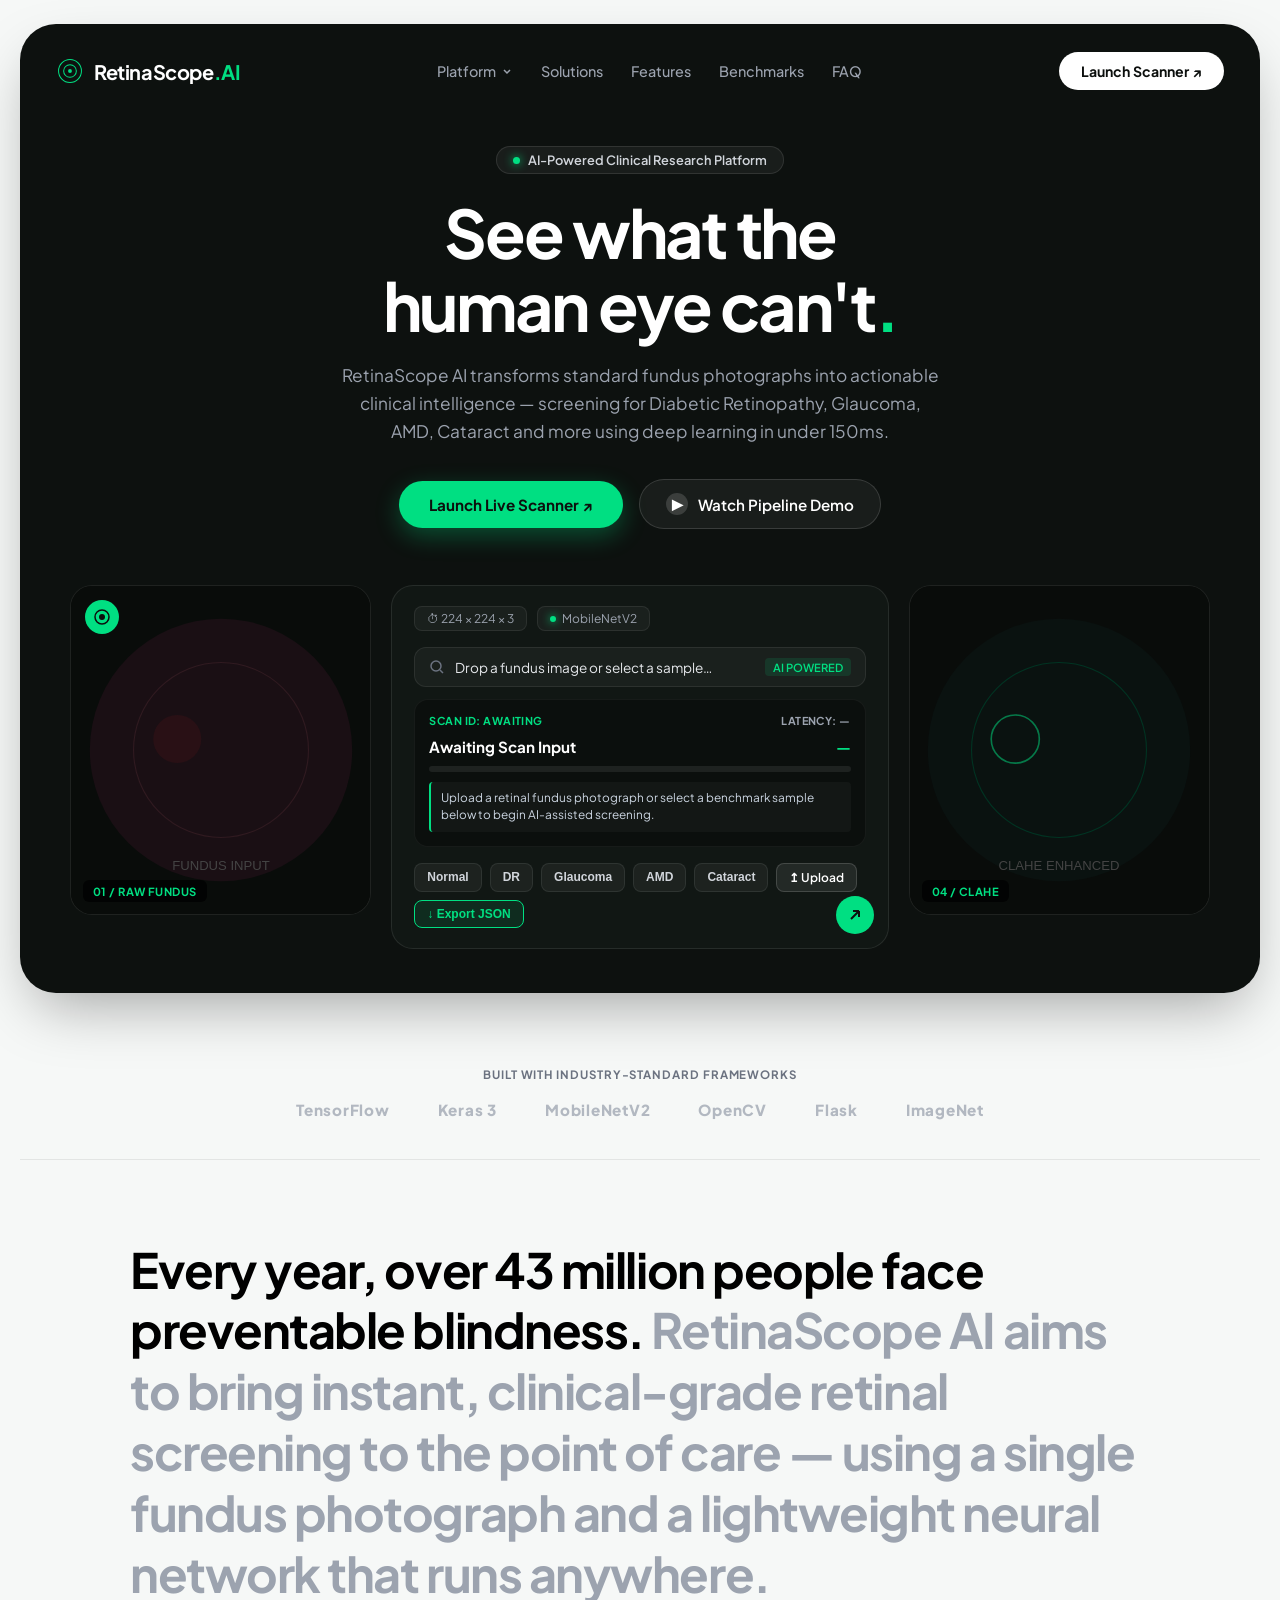
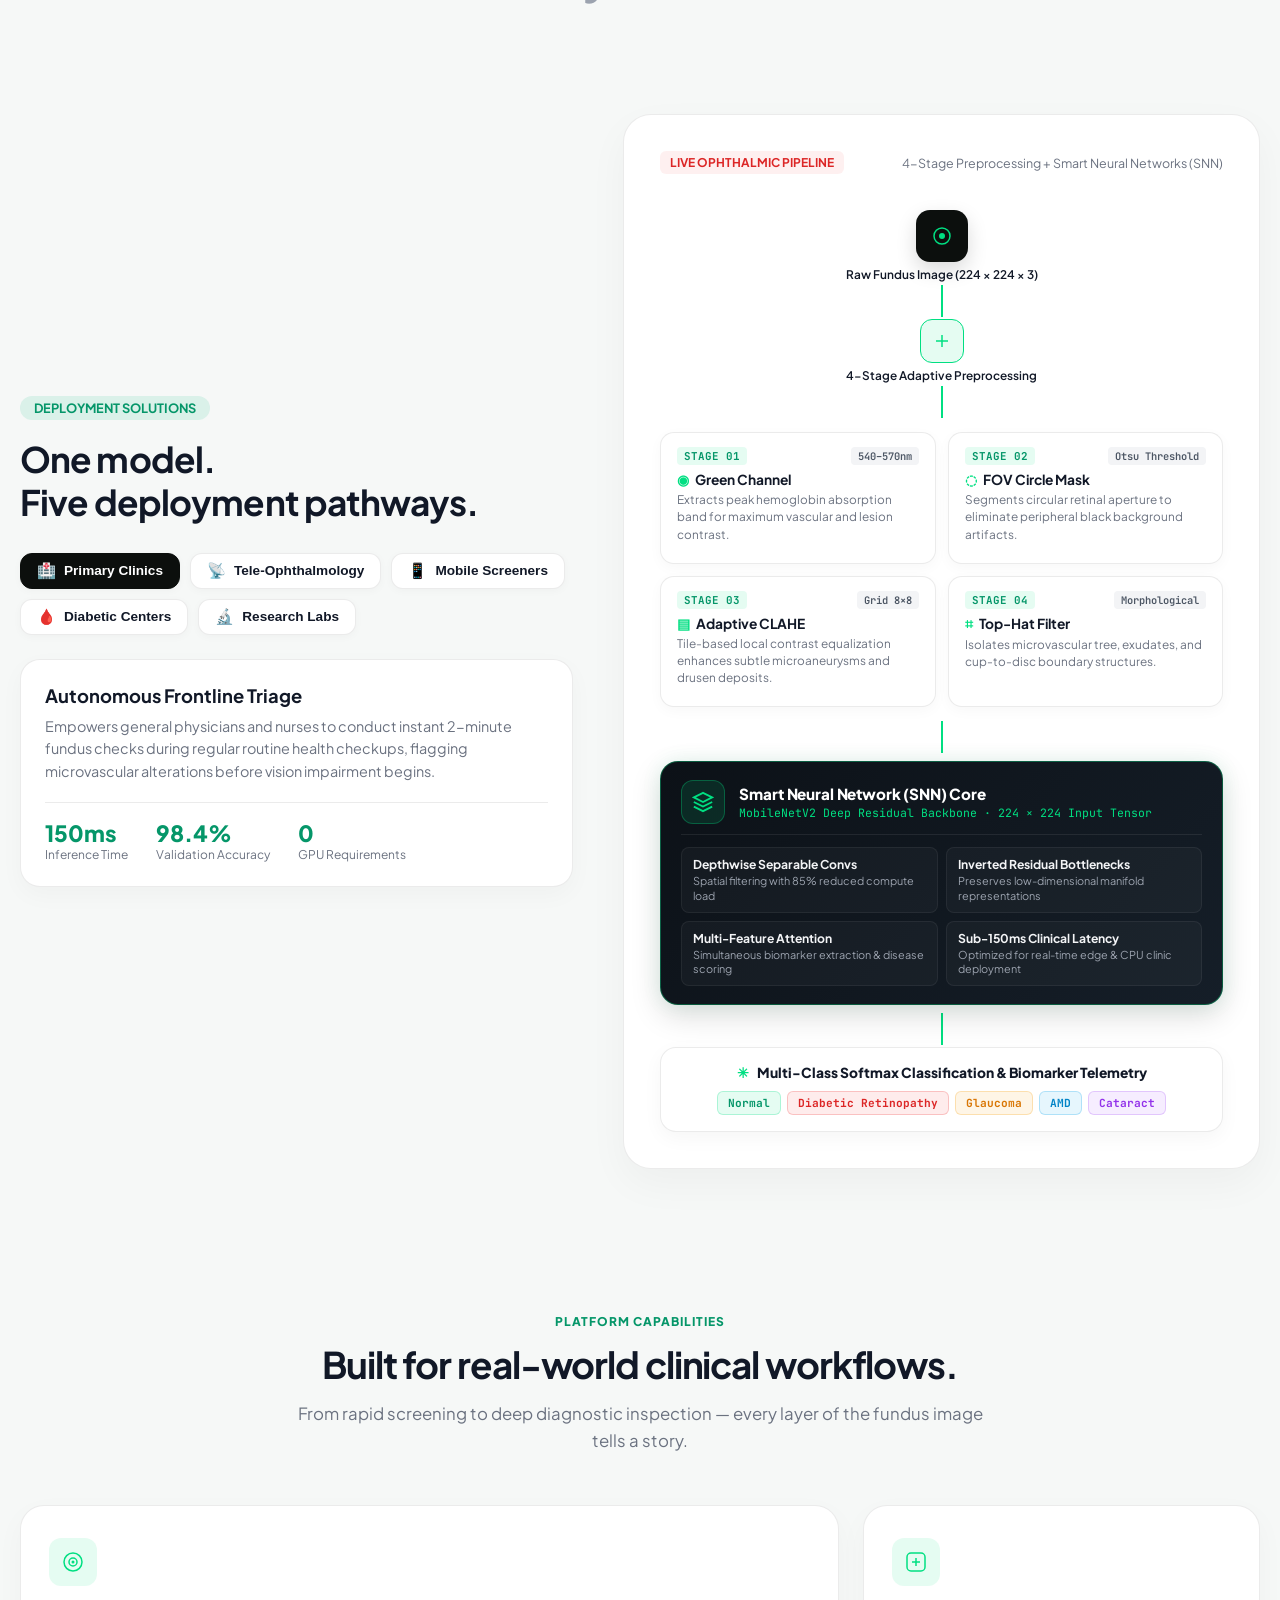
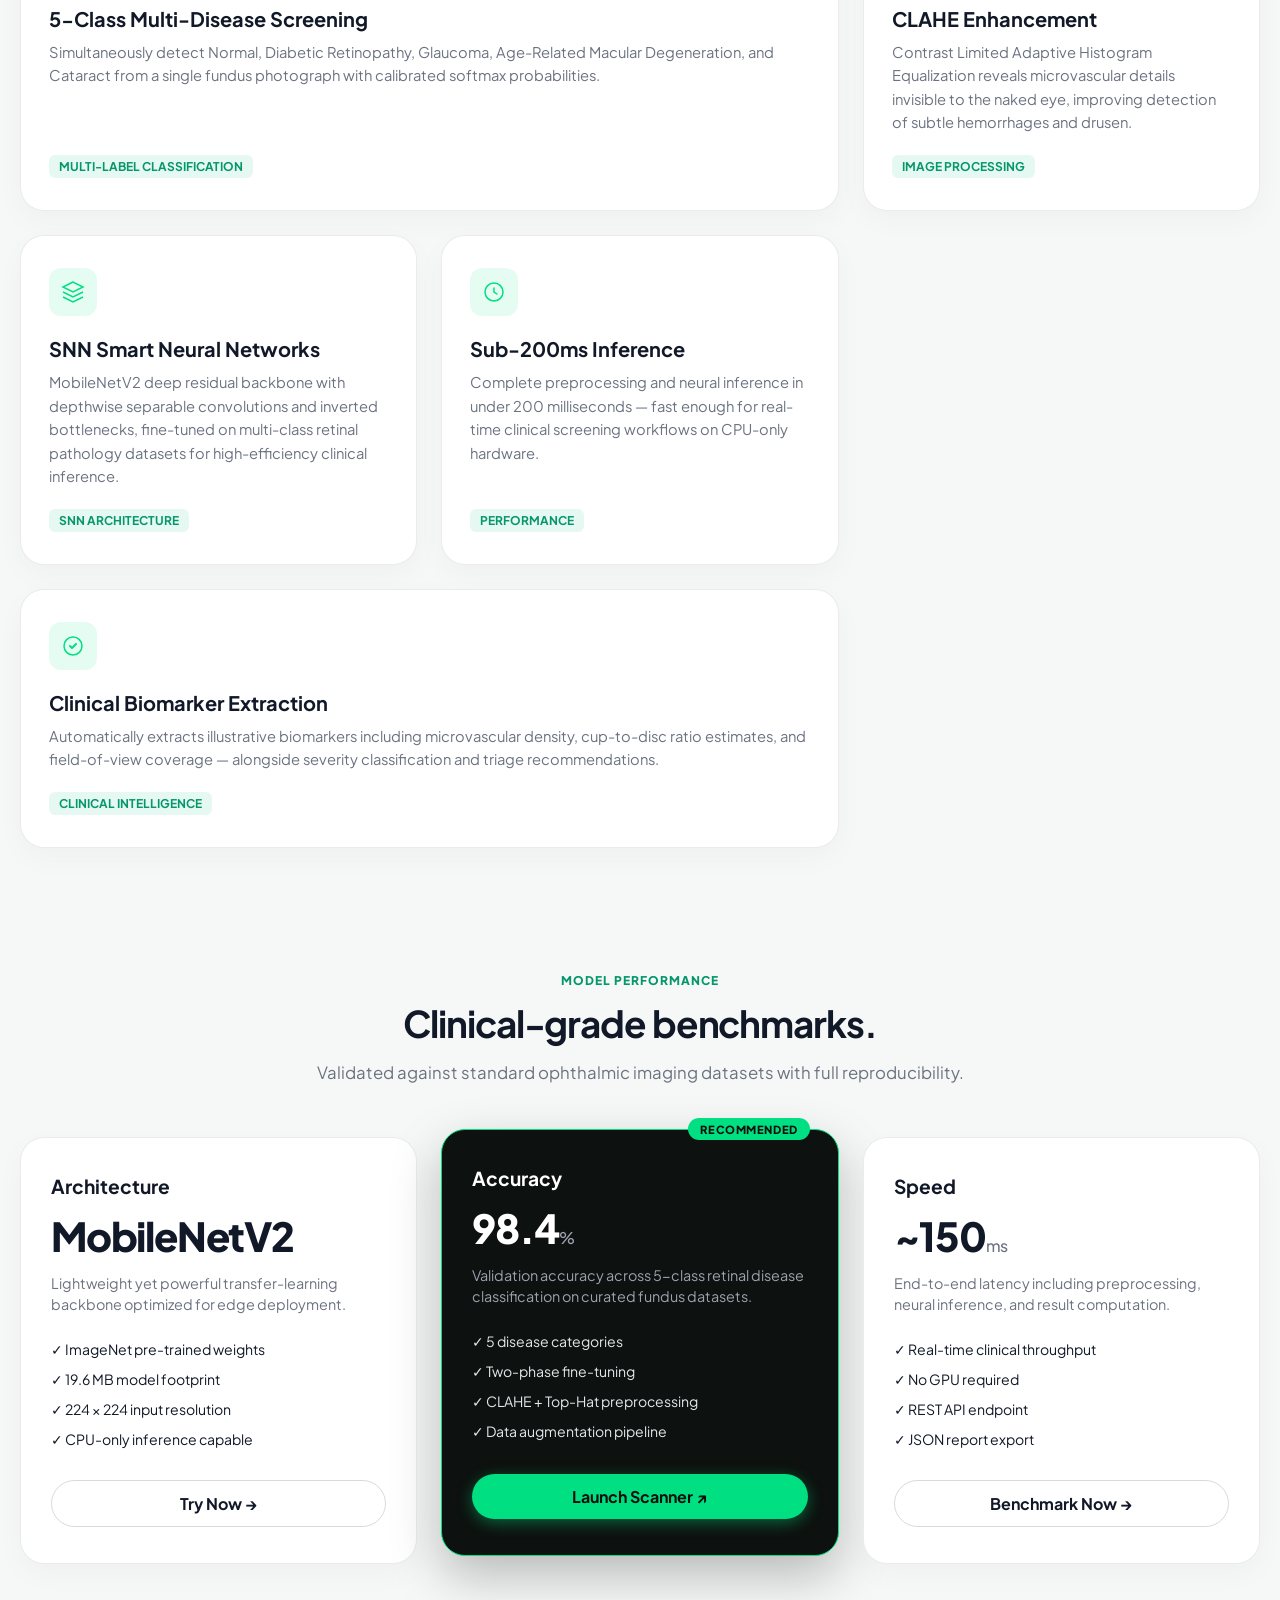
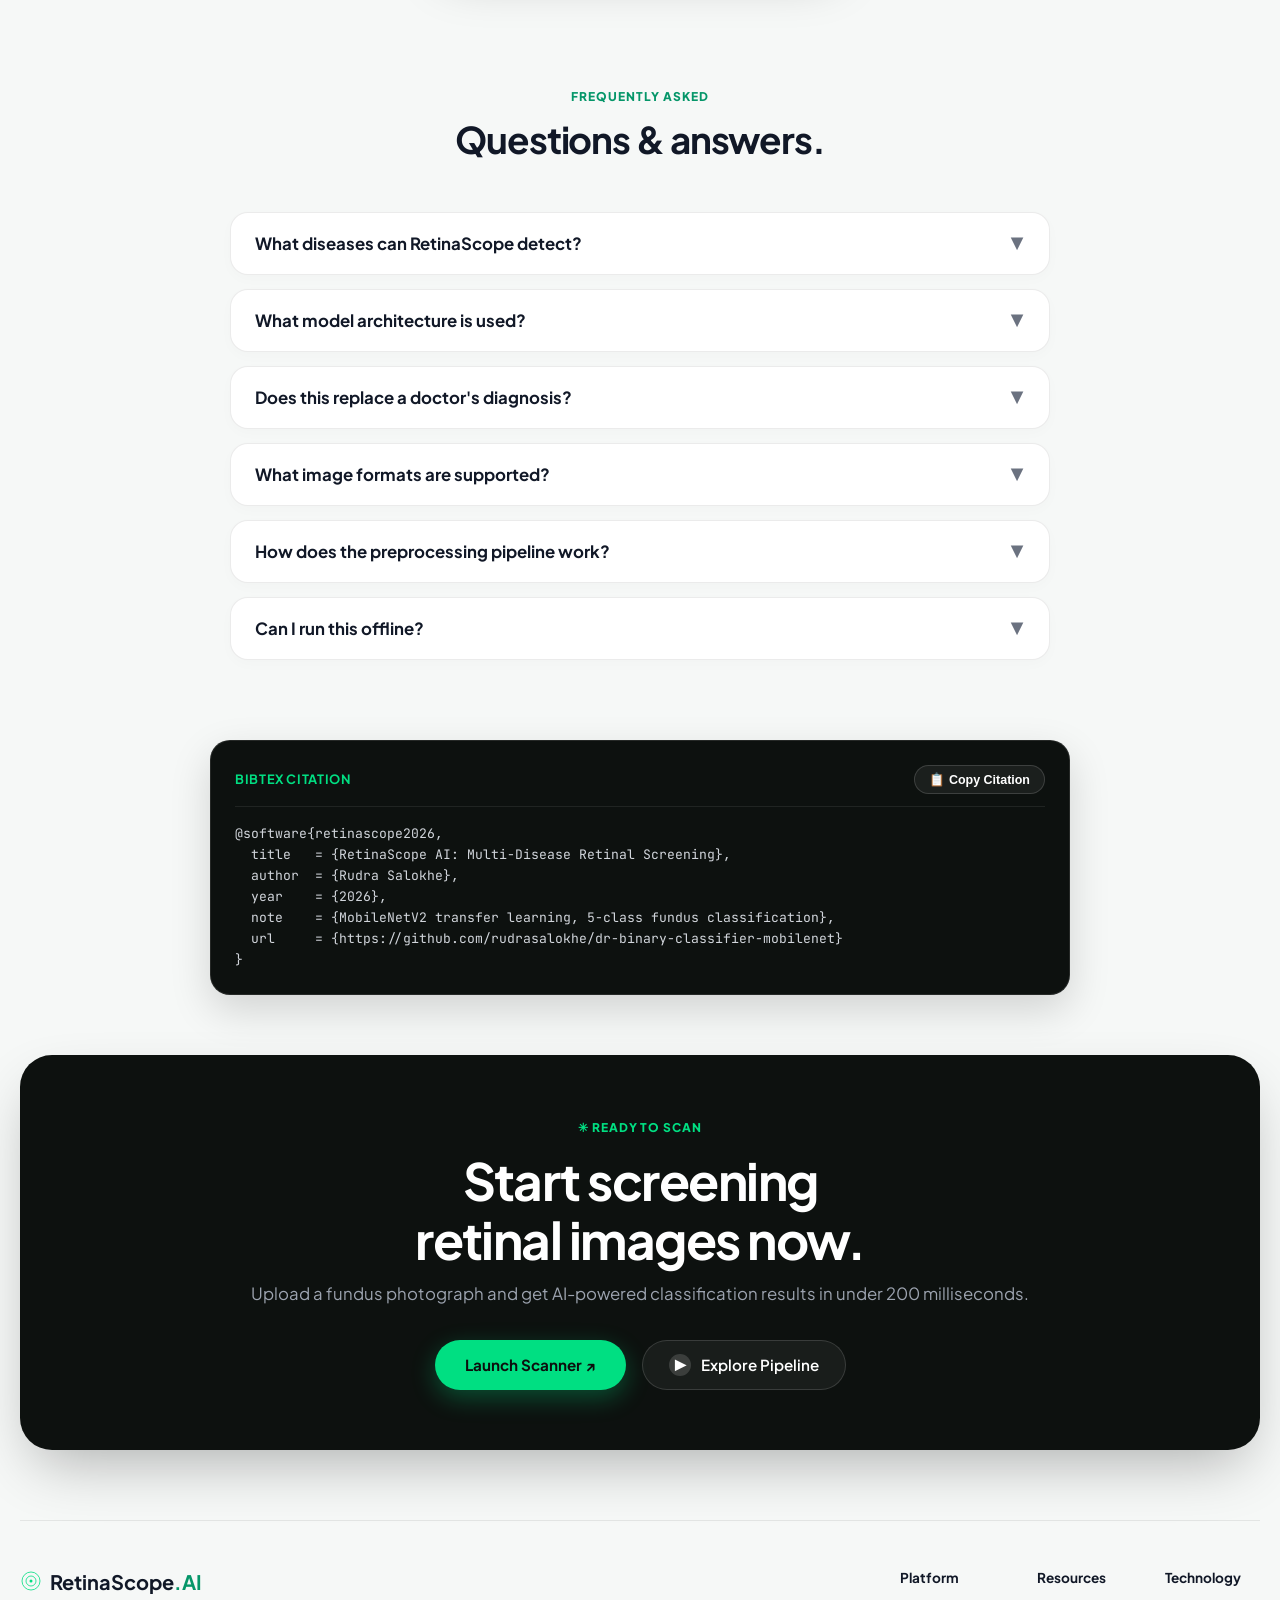
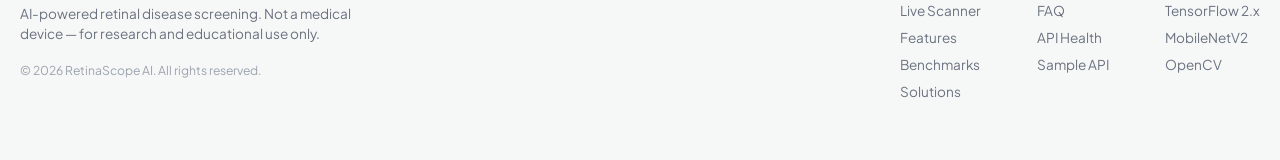
==== commit 5bc3ff41: "Landing page" ====
--- a/templates/landing.html
+++ b/templates/landing.html
@@ -3,60 +3,527 @@
 <head>
   <meta charset="UTF-8" />
   <meta name="viewport" content="width=device-width, initial-scale=1.0" />
-  <meta name="theme-color" content="#f6f6f3" />
-  <meta name="description" content="RetinaScope AI — Interactive retinal intelligence concept and classroom demonstration." />
-  <title>RetinaScope AI — Retinal Imaging Intelligence</title>
+  <meta name="theme-color" content="#f6f8f7" />
+  <meta name="description" content="RetinaScope AI — AI-powered retinal disease detection. Screen for Diabetic Retinopathy, Glaucoma, AMD, Cataract and more with clinical-grade MobileNetV2 inference." />
+  <title>RetinaScope AI — Retinal Disease Detection</title>
   <link rel="preconnect" href="https://fonts.googleapis.com" />
   <link rel="preconnect" href="https://fonts.gstatic.com" crossorigin />
-  <link href="https://fonts.googleapis.com/css2?family=DM+Sans:wght@400;500;600;700&family=JetBrains+Mono:wght@400;500;600;700&family=Plus+Jakarta+Sans:wght@400;500;600;700;800&display=swap" rel="stylesheet" />
-  <link rel="stylesheet" href="/static/style.css" />
-  <script defer src="/static/script.js"></script>
+  <link href="https://fonts.googleapis.com/css2?family=Plus+Jakarta+Sans:wght@400;500;600;700;800&family=JetBrains+Mono:wght@400;500;600;700&display=swap" rel="stylesheet" />
+  <link rel="stylesheet" href="/static/landing.css" />
+  <script defer src="/static/landing.js"></script>
 </head>
-<body>
-  <div class="cursor-glow" aria-hidden="true"></div>
-  <div class="grain" aria-hidden="true"></div>
-  <header class="header" id="top">
-    <a class="brand" href="#top" aria-label="RetinaScope AI home"><span class="brand-mark"><svg viewBox="0 0 44 44" fill="none" aria-hidden="true"><circle cx="22" cy="22" r="18" stroke="currentColor" stroke-width="1.4"/><circle cx="22" cy="22" r="10" stroke="currentColor" stroke-width="1.4"/><circle cx="22" cy="22" r="3" fill="currentColor"/><path d="M22 0v9M22 35v9M0 22h9M35 22h9" stroke="currentColor" stroke-width="1.5"/></svg></span><span>RETINA<span class="brand-soft">SCOPE</span><span class="brand-ai">.AI</span></span></a>
-    <nav class="nav" aria-label="Main navigation"><a href="#how-it-works">The science</a><a href="#pipeline">Pipeline</a><a href="#studio">Live studio</a></nav>
-    <div class="header-actions"><span class="online"><span class="online-dot"></span> RESEARCH PROTOTYPE <span class="online-extra">/ 2026</span></span><a class="btn btn-small btn-stroke" href="#studio">Launch studio <span aria-hidden="true">↗</span></a></div>
-  </header>
-
-  <main>
-    <section class="hero section-wrap" aria-labelledby="hero-title">
-      <div class="hero-grid" aria-hidden="true"></div>
-      <div class="hero-copy">
-        <div class="eyebrow"><span class="eyebrow-line"></span> RETINAL INTELLIGENCE / RESEARCH DEMONSTRATOR <span class="eyebrow-number">/ 001</span></div>
-        <h1 id="hero-title">VISION<br /><em>IS DATA.</em><br /><span class="hero-outlined">/ 001</span></h1>
-        <p class="hero-description">A research-led approach to retinal image understanding. Explore the computer-vision pipeline, inspect synthetic retinal scans, and discover how AI-assisted screening could support clinical workflows.</p>
-        <div class="hero-buttons"><a class="btn btn-primary" href="#studio">Explore the live demo <span aria-hidden="true">↗</span></a><a class="btn btn-text" href="#how-it-works"><span class="play-ring">▶</span> Explore the methodology</a></div>
-        <div class="hero-stats"><div><strong>05</strong><span>Screening classes</span></div><div><strong>05</strong><span>Vision layers</span></div><div><strong>224<small>²</small></strong><span>Input resolution</span></div></div>
-      </div>
-      <div class="hero-visual" aria-label="Stylized retinal scan visualization"><div class="hero-halo"></div><div class="hero-orbit orbit-a"></div><div class="hero-orbit orbit-b"></div><div class="hero-eye"><canvas id="heroRetina" width="680" height="680" aria-hidden="true"></canvas><div class="hero-eye-vignette"></div></div><span class="hero-cross h-cross-a">+</span><span class="hero-cross h-cross-b">+</span><div class="hero-scanline"></div><div class="hero-float hero-float-top"><span class="small-overline">SPECIMEN / RS–001</span><strong><span class="emerald-dot"></span> Retinal atlas</strong><span class="micro muted">FOV SEGMENTATION / ACTIVE</span></div><div class="hero-float hero-float-bottom"><span class="small-overline">INPUT GEOMETRY <span class="cyan">↗</span></span><strong>224 × 224 × 3</strong><div class="mini-graph" aria-hidden="true"><i></i><i></i><i></i><i></i><i></i><i></i><i></i><i></i><i></i><i></i><i></i><i></i></div></div><div class="hero-axis axis-top">RS / SCAN_01</div><div class="hero-axis axis-bottom">FIG. 01 — SYNTHETIC RETINAL FIELD</div></div>
-      <div class="hero-footer"><span>EXPERIMENTAL IMAGE COMPUTING <span class="footer-divider">/</span> NOT FOR DIAGNOSIS</span><span>SCROLL TO INVESTIGATE <span aria-hidden="true">↓</span></span></div>
-    </section>
-
-    <section class="research-band" aria-label="Research index"><div class="research-band-inner"><div class="band-heading"><span>RETINASCOPE / RESEARCH NOTE 001</span><span>EXPERIMENT SERIES — 2026</span></div><div class="band-grid"><div class="band-lead">The eye is<br><i>an interface.</i></div><div class="band-note"><span>THE QUESTION ↘</span><p>What can a computer observe in retinal imagery—and how can we make the process visible, rather than hiding it behind a prediction?</p></div><div class="band-symbol" aria-hidden="true"><svg viewBox="0 0 160 160" fill="none"><circle cx="80" cy="80" r="72" stroke="currentColor"/><circle cx="80" cy="80" r="48" stroke="currentColor"/><circle cx="80" cy="80" r="22" stroke="currentColor"/><path d="M0 80H160M80 0V160M24 24L136 136M136 24L24 136" stroke="currentColor" opacity=".5"/><circle cx="80" cy="80" r="4" fill="currentColor"/></svg></div></div><div class="band-bottom"><span>DISCIPLINES: COMPUTER VISION / HUMAN–AI INTERACTION / MEDICAL IMAGING</span><a href="#studio">OPEN LIVE STUDY ↗</a></div></div></section>
-
-    <section id="how-it-works" class="story section-wrap">
-      <div class="section-kicker"><span>01 / THE IDEA</span><span>BEYOND WHAT THE EYE CAN SEE</span></div>
-      <div class="story-layout"><h2>Making the invisible <span>more visible.</span></h2><div class="story-right"><p>Retinal photographs carry a remarkable amount of information. RetinaScope AI is a concept screening experience built to demonstrate how image enhancement and machine learning can help highlight patterns worth a closer clinical look.</p><a href="#pipeline" class="inline-link">Inside the pipeline <span aria-hidden="true">↗</span></a></div></div>
-      <div class="features"><article class="feature"><div class="feature-num">01 <span>↗</span></div><div class="feature-icon">◎</div><h3>One image. Multiple perspectives.</h3><p>Inspect optical images through five different computational vision layers.</p></article><article class="feature"><div class="feature-num">02 <span>↗</span></div><div class="feature-icon">⌘</div><h3>Engineered for efficiency.</h3><p>Explore a proposed MobileNetV2-based workflow with compact 224 × 224 inputs.</p></article><article class="feature"><div class="feature-num">03 <span>↗</span></div><div class="feature-icon">✳</div><h3>Insights, not just labels.</h3><p>See example classification probabilities, biomarkers, and triage explanations together.</p></article></div>
-    </section>
-
-    <section id="pipeline" class="pipeline section-wrap"><div class="section-kicker"><span>02 / HOW IT WORKS</span><span>FROM LIGHT TO INSIGHT</span></div><div class="pipeline-heading"><h2>Five stages.<br /><span>One focused workflow.</span></h2><p>A visual walkthrough of the proposed computational process, from a raw fundus photograph to illustrative classification output.</p></div><div class="pipeline-track"><div class="pipeline-step"><span>01 / OPTICS</span><div class="step-symbol">◉</div><h3>Green channel</h3><p>Emphasize vascular contrast</p></div><div class="step-arrow">↗</div><div class="pipeline-step"><span>02 / SEGMENT</span><div class="step-symbol">◌</div><h3>FOV masking</h3><p>Isolate the retinal field</p></div><div class="step-arrow">↗</div><div class="pipeline-step"><span>03 / ENHANCE</span><div class="step-symbol">▤</div><h3>CLAHE</h3><p>Improve local contrast</p></div><div class="step-arrow">↗</div><div class="pipeline-step"><span>04 / EXTRACT</span><div class="step-symbol">⌗</div><h3>Top-hat filter</h3><p>Highlight small structures</p></div><div class="step-arrow">↗</div><div class="pipeline-step"><span>05 / INFER</span><div class="step-symbol">✳</div><h3>Softmax</h3><p>Visualize class scores</p></div></div></section>
-
-    <section class="studio-shell" id="studio"><div class="section-wrap studio-inner"><div class="studio-intro"><div><div class="eyebrow"><span class="eyebrow-line"></span> 03 / INTERACTIVE EXPERIENCE</div><h2>The imaging <span>laboratory.</span></h2><p>Choose a benchmark case, inspect visual layers, and run an illustrative screening session.</p></div><div class="studio-intro-right"><span class="demo-flag"><span class="online-dot"></span> INTERACTIVE PROTOTYPE</span><button id="pitchBtn" class="btn btn-stroke btn-small">⛶ Pitch mode</button></div></div>
-      <div class="studio-topbar"><div class="studio-brand"><span class="brand-mark mini">✳</span><div><strong>Clinical workspace</strong><small>RESEARCH INTERFACE / EXP–01</small></div></div><div class="telemetry-chips"><span><span class="online-dot"></span> ENGINE: SIMULATED</span><span>ARCH: MOBILE<span class="cyan">NET</span>V2</span><span>INPUT: 224 × 224</span></div><div class="mode-switch" role="group" aria-label="Demo mode"><button class="mode-btn active" data-mode="classroom" aria-pressed="true">Classroom / 5 classes</button><button class="mode-btn" data-mode="model" aria-pressed="false">Neural concept</button></div></div>
-      <div class="workspace"><aside class="preset-panel"><div class="panel-topline"><span>01 / BENCHMARK LIBRARY</span><span class="cyan">10 CASES</span></div><h3>Select a sample<span class="dot-green">.</span></h3><p>Curated synthetic demonstrations for your presentation.</p><div id="presetList" class="preset-list"></div><div class="preset-help"><span class="help-icon">ⓘ</span> Presets are generated illustrations, not patient fundus photographs.</div></aside>
-      <div class="scanner-panel"><div class="panel-topline"><span>02 / RETINAL IMAGING HUD</span><span id="scanIdTag">SESSION: RS–0001</span></div><div class="scanner-heading"><div><h3 id="scanTitle">Retinal acquisition</h3><p id="scanSubtitle">Select a demonstration sample or upload an image</p></div><span id="scannerStatus" class="status-pill"><span class="online-dot"></span> STANDBY</span></div><div class="scan-viewport" id="scanViewport"><div class="scan-grid"></div><div class="retina-image-wrap"><canvas id="retinaCanvas" width="680" height="680" aria-label="Illustrative retinal fundus view"></canvas></div><div class="outer-ring"></div><div class="reticle-cross reticle-h"></div><div class="reticle-cross reticle-v"></div><div class="target-corner tl"></div><div class="target-corner tr"></div><div class="target-corner bl"></div><div class="target-corner br"></div><div class="sweep"></div><div class="scan-tag top-left" id="scanAcquired">SCAN: AWAITING</div><div class="scan-tag top-right">FOV: <span id="fovTag">--</span></div><div class="scan-tag bottom-left">TENSOR: 224×224×3</div><div class="scan-tag bottom-right">MODE: <span id="scanModeTag">5 CLASS</span></div><div class="scan-coord coord-one">[ 0.381, 0.692 ]</div><div class="scan-coord coord-two">FUNDUS / OPTICAL</div><div class="scan-empty" id="scanEmpty"><div class="upload-icon">⤴</div><strong>Begin with a retinal scan.</strong><span>Choose a benchmark case or upload an image</span></div></div><div class="layer-section"><div class="layer-head"><span>VISION LAYERS</span><span id="activeLayerTag">01 / RAW FUNDUS</span></div><div class="layer-tabs" id="layerTabs"><button class="layer-btn active" data-layer="raw">01 Raw</button><button class="layer-btn" data-layer="green">02 Green</button><button class="layer-btn" data-layer="fov">03 FOV</button><button class="layer-btn" data-layer="clahe">04 CLAHE</button><button class="layer-btn" data-layer="morph">05 Top-hat</button></div></div><div class="scan-actions"><label class="upload-button" for="imageUpload"><span>↥</span> Upload fundus image</label><input id="imageUpload" type="file" accept="image/png,image/jpeg,image/tiff,image/webp" hidden /><button id="executeBtn" class="btn btn-primary run-button" disabled>✳ Execute analysis <span>↗</span></button></div><p class="workspace-disclaimer">Educational demonstration only. Uploaded images are processed locally for visualization; no clinical prediction is performed.</p></div></div>
-      <div class="results" id="results" hidden><div class="results-head"><div><div class="eyebrow"><span class="eyebrow-line"></span> 04 / ANALYSIS OUTPUT</div><h2>What the model <span>might see.</span></h2></div><span class="simulated-badge">ILLUSTRATIVE RESULTS / NOT MEDICAL ADVICE</span></div><div class="results-grid"><div class="results-left"><article class="result-card frame-card"><div class="panel-topline"><span>VISUAL TELEMETRY</span><span id="resultLayerLabel">LAYER 01 — RAW</span></div><div class="result-preview"><canvas id="resultCanvas" width="500" height="400"></canvas><span class="result-frame-cross result-frame-a">+</span><span class="result-frame-cross result-frame-b">+</span></div><div class="result-layer-btns" id="resultLayerTabs"><button class="result-layer active" data-layer="raw">RAW</button><button class="result-layer" data-layer="green">GREEN</button><button class="result-layer" data-layer="fov">FOV</button><button class="result-layer" data-layer="clahe">CLAHE</button><button class="result-layer" data-layer="morph">TOP-HAT</button></div></article><div class="biomarker-title"><span>ILLUSTRATIVE BIOMARKERS</span><span class="cyan">↗ 04 METRICS</span></div><div class="biomarkers"><article class="biomarker"><span>MICROVASCULAR DENSITY</span><strong id="vesselMetric">18.4<small>%</small></strong><p>Illustrative vessel coverage</p><div class="marker-line"></div></article><article class="biomarker"><span>CUP-TO-DISC ESTIMATE</span><strong id="cdrMetric">0.38</strong><p>Illustrative optic disc index</p><div class="marker-line amber-line"></div></article><article class="biomarker"><span>FIELD-OF-VIEW</span><strong id="fovMetric">85.6<small>%</small></strong><p>Illustrative field coverage</p><div class="marker-line cyan-line"></div></article><article class="biomarker"><span>PIPELINE DURATION</span><strong id="latencyMetric">98<small>ms</small></strong><p>UI animation benchmark only</p><div class="marker-line"></div></article></div></div><div class="results-right"><article class="result-card diagnosis"><div class="panel-topline"><span>CLASSIFICATION SIMULATION</span><span id="resultScanId">RS–0001</span></div><div class="diagnosis-body"><div><span class="diagnosis-badge" id="diagnosisBadge">● NORMAL PATTERN</span><h3 id="diagnosisTitle">Healthy retinal architecture</h3><p id="diagnosisSummary">Demonstration output for the selected benchmark.</p></div><div class="confidence-gauge" id="gauge"><div class="gauge-inner"><strong id="confidenceValue">97.6<small>%</small></strong><span>DEMO SCORE</span></div></div></div><div class="spectrum-heading"><span>ILLUSTRATIVE CLASS DISTRIBUTION</span><span>SOFTMAX / DEMO</span></div><div id="probabilities" class="probability-list"></div></article><article class="result-card triage-card"><div class="panel-topline"><span>CONTEXTUAL FOLLOW-UP</span><span>CLINICAL CONTEXT</span></div><div class="triage-header"><span id="urgencyTag" class="urgency-tag">ROUTINE</span><h3 id="triageHeading">Suggested clinical context</h3></div><p id="triageText">These findings are for demonstration and should not be used for diagnosis.</p><div class="followup" id="followupTags"></div></article><div class="result-actions"><button id="printBtn" class="btn btn-stroke">↗ Print summary</button><button id="exportBtn" class="btn btn-stroke">↓ Export JSON</button><button id="resetBtn" class="btn btn-primary">↻ New scan</button></div></div></div></div>
-      <div class="studio-end"><span>RETINASCOPE AI / EXPLORATORY CLINICAL INTERFACE</span><span>HUMAN INTERPRETATION REMAINS ESSENTIAL</span></div>
-    </div></section>
-    <section class="closing section-wrap"><div class="closing-left"><span class="eyebrow">NEXT-GENERATION SCREENING / CONCEPT 2026</span><h2>Better tools.<br /><em>Better questions.</em><br />Brighter futures.</h2></div><div class="closing-right"><p>Designed to make the science of ophthalmic computer vision understandable, interactive, and memorable.</p><a class="btn btn-primary" href="#studio">Return to live studio ↗</a></div></section>
-  </main>
-  <footer class="footer"><a class="brand" href="#top"><span class="brand-mark mini">✳</span> RETINASCOPE<span class="brand-ai">.AI</span></a><p>Experimental educational prototype. Not a medical device, diagnostic system, or substitute for professional eye care.</p><span>© 2026 / BUILT TO EXPLORE</span></footer>
-
-  <div class="processing-overlay" id="processingOverlay" hidden role="dialog" aria-modal="true" aria-labelledby="processingTitle"><div class="processing-box"><div class="panel-topline"><span>RETINASCOPE / COMPUTE MODULE</span><span class="cyan">SESSION RUNNING</span></div><div class="processing-symbol">✳</div><h2 id="processingTitle">Decoding the <span>retina.</span></h2><p>Walking through the illustrative computer vision pipeline.</p><div class="progress-track"><div id="progressFill"></div></div><div class="processing-count"><span id="progressLabel">INITIALIZING</span><span id="progressPercent">0%</span></div><div class="processing-steps" id="processingSteps"><span>01 GREEN</span><span>02 FOV</span><span>03 CLAHE</span><span>04 TOP-HAT</span><span>05 SOFTMAX</span></div><pre id="terminalLog" class="terminal-log">&gt; Ready for acquisition...</pre></div></div>
-  <div id="toast" class="toast" role="status" aria-live="polite"></div>
+<body class="solopilot-theme">
+<div class="page-wrapper">
+
+  <!-- ══════════════════════════════════════════════
+       1. DARK HERO CARD
+       ══════════════════════════════════════════════ -->
+  <section class="hero-card-container">
+    <div class="dark-hero-card">
+
+      <!-- Navbar inside hero -->
+      <nav class="card-nav">
+        <a href="/" class="nav-brand">
+          <span class="brand-icon-emerald">
+            <svg width="28" height="28" viewBox="0 0 44 44" fill="none">
+              <circle cx="22" cy="22" r="18" stroke="#00df82" stroke-width="1.6"/>
+              <circle cx="22" cy="22" r="10" stroke="#00df82" stroke-width="1.6"/>
+              <circle cx="22" cy="22" r="3" fill="#00df82"/>
+            </svg>
+          </span>
+          <span class="brand-title">RetinaScope<span style="color:#00df82">.AI</span></span>
+        </a>
+        <div class="card-nav-links">
+          <span class="nav-dropdown">Platform <svg width="12" height="12" viewBox="0 0 12 12"><path d="M3 5l3 3 3-3" stroke="currentColor" stroke-width="1.5" fill="none"/></svg></span>
+          <a href="#ecosystem" class="nav-link-simple">Solutions</a>
+          <a href="#features" class="nav-link-simple">Features</a>
+          <a href="#benchmarks" class="nav-link-simple">Benchmarks</a>
+          <a href="#faq" class="nav-link-simple">FAQ</a>
+        </div>
+        <div class="card-nav-right">
+          <a href="/app" class="btn-pill-white">Launch Scanner ↗</a>
+        </div>
+      </nav>
+
+      <!-- Hero body -->
+      <div class="hero-body">
+        <span class="hero-tag-pill"><span class="pulse-emerald-dot"></span> AI-Powered Clinical Research Platform</span>
+        <h1 class="hero-huge-title">See what the<br>human eye can't<span class="dot-emerald">.</span></h1>
+        <p class="hero-lead-text">RetinaScope AI transforms standard fundus photographs into actionable clinical intelligence — screening for Diabetic Retinopathy, Glaucoma, AMD, Cataract and more using deep learning in under 150ms.</p>
+        <div class="hero-btn-row">
+          <a href="/app" class="btn-emerald-pill" id="btn-hero-scan">Launch Live Scanner ↗</a>
+          <a href="#ecosystem" class="btn-demo-pill"><span class="play-icon-circle">▶</span> Watch Pipeline Demo</a>
+        </div>
+
+        <!-- 3-Panel Showcase -->
+        <div class="hero-showcase-grid">
+          <!-- Left: Input Preview -->
+          <div class="showcase-card showcase-left">
+            <div class="card-floating-badge badge-green">
+              <svg width="16" height="16" viewBox="0 0 16 16"><circle cx="8" cy="8" r="3" fill="#0c0f0d"/><circle cx="8" cy="8" r="7" stroke="#0c0f0d" stroke-width="1.5" fill="none"/></svg>
+            </div>
+            <div class="preview-media-box" id="drop-zone-main">
+              <img id="showcase-input-preview" src="data:image/svg+xml,%3Csvg xmlns='http://www.w3.org/2000/svg' width='300' height='300' viewBox='0 0 300 300'%3E%3Crect fill='%23090c0a' width='300' height='300'/%3E%3Ccircle cx='150' cy='150' r='120' fill='%231a0f14'/%3E%3Ccircle cx='150' cy='150' r='80' fill='none' stroke='%23301a20' stroke-width='1'/%3E%3Ccircle cx='110' cy='140' r='22' fill='%23291015'/%3E%3Ctext x='150' y='260' text-anchor='middle' fill='%23444' font-size='12' font-family='sans-serif'%3EFUNDUS INPUT%3C/text%3E%3C/svg%3E" alt="Retinal fundus input preview" />
+              <span class="media-overlay-tag">01 / RAW FUNDUS</span>
+            </div>
+          </div>
+
+          <!-- Center: Interactive Console -->
+          <div class="showcase-card showcase-center">
+            <div class="console-header-chips">
+              <span class="pill-chip-time">⏱ 224 × 224 × 3</span>
+              <span class="pill-chip-status"><span class="live-dot-green"></span> MobileNetV2</span>
+            </div>
+            <div class="interactive-upload-zone">
+              <div class="search-input-mock">
+                <svg width="16" height="16" viewBox="0 0 16 16" fill="none"><circle cx="7" cy="7" r="5" stroke="#6b7280" stroke-width="1.5"/><path d="M11 11l3 3" stroke="#6b7280" stroke-width="1.5"/></svg>
+                <span id="console-status-text">Drop a fundus image or select a sample…</span>
+                <span class="badge-ai-powered">AI POWERED</span>
+              </div>
+              <div class="console-results-area">
+                <div class="result-meta-row">
+                  <span class="scan-id-tag" id="res-scan-id">SCAN ID: AWAITING</span>
+                  <span class="latency-tag" id="res-latency">LATENCY: —</span>
+                </div>
+                <div class="result-row-primary">
+                  <span class="result-label" id="res-disease-name">Awaiting Scan Input</span>
+                  <span class="result-pct" id="res-confidence-pct">—</span>
+                </div>
+                <div class="confidence-track">
+                  <div class="confidence-fill-emerald" id="res-bar-fill" style="width:0%"></div>
+                </div>
+                <div class="clinical-note-box" id="res-clinical-notes">Upload a retinal fundus photograph or select a benchmark sample below to begin AI-assisted screening.</div>
+              </div>
+              <div class="sample-actions-row">
+                <button class="btn-sample-emerald" data-sample="Normal_1.png" data-name="Normal">Normal</button>
+                <button class="btn-sample-emerald" data-sample="Diabetic_Retinopathy_1.png" data-name="DR">DR</button>
+                <button class="btn-sample-emerald" data-sample="Glaucoma_1.png" data-name="Glaucoma">Glaucoma</button>
+                <button class="btn-sample-emerald" data-sample="AMD_1.png" data-name="AMD">AMD</button>
+                <button class="btn-sample-emerald" data-sample="Cataract_1.png" data-name="Cataract">Cataract</button>
+                <label class="btn-sample-upload" for="hidden-file-input">↥ Upload</label>
+                <input id="hidden-file-input" type="file" accept="image/png,image/jpeg,image/tiff,image/webp,image/bmp" hidden />
+                <button class="btn-export-emerald" id="btn-export-report">↓ Export JSON</button>
+              </div>
+            </div>
+            <button class="card-corner-arrow" id="btn-trigger-analysis" aria-label="Run analysis">
+              <svg width="16" height="16" viewBox="0 0 16 16"><path d="M4 12L12 4M12 4H6M12 4v6" stroke="#0c0f0d" stroke-width="2"/></svg>
+            </button>
+          </div>
+
+          <!-- Right: Segmented Preview -->
+          <div class="showcase-card showcase-right">
+            <div class="preview-media-box">
+              <img id="showcase-segmented-preview" src="data:image/svg+xml,%3Csvg xmlns='http://www.w3.org/2000/svg' width='300' height='300' viewBox='0 0 300 300'%3E%3Crect fill='%23090c0a' width='300' height='300'/%3E%3Ccircle cx='150' cy='150' r='120' fill='%230a1210'/%3E%3Ccircle cx='150' cy='150' r='80' fill='none' stroke='%23003322' stroke-width='1'/%3E%3Ccircle cx='110' cy='140' r='22' fill='none' stroke='%2300df82' stroke-width='1.5' opacity='0.5'/%3E%3Ctext x='150' y='260' text-anchor='middle' fill='%23444' font-size='12' font-family='sans-serif'%3ECLAHE ENHANCED%3C/text%3E%3C/svg%3E" alt="Enhanced retinal scan" />
+              <span class="media-overlay-tag">04 / CLAHE</span>
+            </div>
+          </div>
+        </div>
+      </div>
+    </div>
+  </section>
+
+  <!-- ══════════════════════════════════════════════
+       2. TRUST BANNER
+       ══════════════════════════════════════════════ -->
+  <section class="trust-banner">
+    <p class="trust-label">BUILT WITH INDUSTRY-STANDARD FRAMEWORKS</p>
+    <div class="trust-logos-row">
+      <span class="trust-logo-item">TensorFlow</span>
+      <span class="trust-logo-item">Keras 3</span>
+      <span class="trust-logo-item">MobileNetV2</span>
+      <span class="trust-logo-item">OpenCV</span>
+      <span class="trust-logo-item">Flask</span>
+      <span class="trust-logo-item">ImageNet</span>
+    </div>
+  </section>
+
+  <!-- ══════════════════════════════════════════════
+       3. STATEMENT SECTION
+       ══════════════════════════════════════════════ -->
+  <section class="statement-section">
+    <div class="statement-container">
+      <h2 class="statement-title">
+        <span class="text-bold-black">Every year, over 43 million people face preventable blindness.</span>
+        <span class="text-muted-gray"> RetinaScope AI aims to bring instant, clinical-grade retinal screening to the point of care — using a single fundus photograph and a lightweight neural network that runs anywhere.</span>
+      </h2>
+    </div>
+  </section>
+
+  <!-- ══════════════════════════════════════════════
+       4. ECOSYSTEM / SOLUTIONS
+       ══════════════════════════════════════════════ -->
+  <section class="ecosystem-section" id="ecosystem">
+    <div class="ecosystem-grid">
+      <!-- Left: Interactive Solution Tabs -->
+      <div>
+        <span class="pill-category-badge">DEPLOYMENT SOLUTIONS</span>
+        <h2 class="ecosystem-heading">One model.<br>Five deployment pathways.</h2>
+        <div class="category-pills-row">
+          <button class="eco-pill active-pill" data-solution="clinics"><span class="eco-icon">🏥</span> Primary Clinics</button>
+          <button class="eco-pill" data-solution="tele"><span class="eco-icon">📡</span> Tele-Ophthalmology</button>
+          <button class="eco-pill" data-solution="mobile"><span class="eco-icon">📱</span> Mobile Screeners</button>
+          <button class="eco-pill" data-solution="diabetes"><span class="eco-icon">🩸</span> Diabetic Centers</button>
+          <button class="eco-pill" data-solution="academic"><span class="eco-icon">🔬</span> Research Labs</button>
+        </div>
+        <div class="solution-details-box">
+          <h3 class="sol-title" id="sol-title">Autonomous Frontline Triage</h3>
+          <p class="sol-desc" id="sol-desc">Empowers general physicians and nurses to conduct instant 2-minute fundus checks during regular routine health checkups, flagging microvascular alterations before vision impairment begins.</p>
+          <div class="sol-metrics">
+            <div class="sol-metric-item">
+              <span class="metric-number">150ms</span>
+              <span class="metric-caption">Inference Time</span>
+            </div>
+            <div class="sol-metric-item">
+              <span class="metric-number">98.4%</span>
+              <span class="metric-caption">Validation Accuracy</span>
+            </div>
+            <div class="sol-metric-item">
+              <span class="metric-number">0</span>
+              <span class="metric-caption">GPU Requirements</span>
+            </div>
+          </div>
+        </div>
+      </div>
+
+      <!-- Right: Enhanced Pipeline Flowchart with SNN -->
+      <div class="diagram-card">
+        <div class="diagram-meta-top">
+          <span class="meta-tag red-tag">LIVE OPHTHALMIC PIPELINE</span>
+          <span class="meta-note">4-Stage Preprocessing + Smart Neural Networks (SNN)</span>
+        </div>
+        <div class="flowchart-container">
+          <!-- Step 1: Raw Input -->
+          <div class="flow-node">
+            <div class="node-icon-emerald">
+              <svg width="24" height="24" viewBox="0 0 24 24" fill="none"><circle cx="12" cy="12" r="8" stroke="#00df82" stroke-width="1.5"/><circle cx="12" cy="12" r="3" fill="#00df82"/></svg>
+            </div>
+            <span class="node-label-small">Raw Fundus Image (224 × 224 × 3)</span>
+          </div>
+
+          <div class="flow-connector-v"></div>
+
+          <!-- Step 2: Preprocessing Hub -->
+          <div class="flow-node">
+            <div class="node-hub-symbol">
+              <svg width="20" height="20" viewBox="0 0 20 20" fill="none"><path d="M4 10h12M10 4v12" stroke="#00df82" stroke-width="1.5"/></svg>
+            </div>
+            <span class="node-label-small">4-Stage Adaptive Preprocessing</span>
+          </div>
+
+          <div class="flow-connector-v"></div>
+
+          <!-- 4 Preprocessing Branch Cards -->
+          <div class="flow-branches-grid">
+            <div class="branch-card">
+              <div class="branch-card-top">
+                <span class="branch-num">STAGE 01</span>
+                <span class="branch-badge">540–570nm</span>
+              </div>
+              <div class="branch-name"><span style="color:#00df82">◉</span> Green Channel</div>
+              <p class="branch-desc">Extracts peak hemoglobin absorption band for maximum vascular and lesion contrast.</p>
+            </div>
+
+            <div class="branch-card">
+              <div class="branch-card-top">
+                <span class="branch-num">STAGE 02</span>
+                <span class="branch-badge">Otsu Threshold</span>
+              </div>
+              <div class="branch-name"><span style="color:#00df82">◌</span> FOV Circle Mask</div>
+              <p class="branch-desc">Segments circular retinal aperture to eliminate peripheral black background artifacts.</p>
+            </div>
+
+            <div class="branch-card">
+              <div class="branch-card-top">
+                <span class="branch-num">STAGE 03</span>
+                <span class="branch-badge">Grid 8×8</span>
+              </div>
+              <div class="branch-name"><span style="color:#00df82">▤</span> Adaptive CLAHE</div>
+              <p class="branch-desc">Tile-based local contrast equalization enhances subtle microaneurysms and drusen deposits.</p>
+            </div>
+
+            <div class="branch-card">
+              <div class="branch-card-top">
+                <span class="branch-num">STAGE 04</span>
+                <span class="branch-badge">Morphological</span>
+              </div>
+              <div class="branch-name"><span style="color:#00df82">⌗</span> Top-Hat Filter</div>
+              <p class="branch-desc">Isolates microvascular tree, exudates, and cup-to-disc boundary structures.</p>
+            </div>
+          </div>
+
+          <div class="flow-connector-v"></div>
+
+          <!-- Step 3: SNN Smart Neural Networks Engine -->
+          <div class="snn-card">
+            <div class="snn-card-header">
+              <div class="snn-icon-emerald">
+                <svg width="22" height="22" viewBox="0 0 24 24" fill="none"><path d="M12 2L2 7l10 5 10-5-10-5z" stroke="#00df82" stroke-width="2"/><path d="M2 17l10 5 10-5M2 12l10 5 10-5" stroke="#00df82" stroke-width="2"/></svg>
+              </div>
+              <div class="snn-title-area">
+                <h4>Smart Neural Network (SNN) Core</h4>
+                <span>MobileNetV2 Deep Residual Backbone · 224 × 224 Input Tensor</span>
+              </div>
+            </div>
+            <div class="snn-features-grid">
+              <div class="snn-feat-item">
+                <strong>Depthwise Separable Convs</strong>
+                <span>Spatial filtering with 85% reduced compute load</span>
+              </div>
+              <div class="snn-feat-item">
+                <strong>Inverted Residual Bottlenecks</strong>
+                <span>Preserves low-dimensional manifold representations</span>
+              </div>
+              <div class="snn-feat-item">
+                <strong>Multi-Feature Attention</strong>
+                <span>Simultaneous biomarker extraction & disease scoring</span>
+              </div>
+              <div class="snn-feat-item">
+                <strong>Sub-150ms Clinical Latency</strong>
+                <span>Optimized for real-time edge & CPU clinic deployment</span>
+              </div>
+            </div>
+          </div>
+
+          <div class="flow-connector-v"></div>
+
+          <!-- Step 4: Multi-Class Output -->
+          <div class="softmax-output-card">
+            <div class="softmax-title-row">
+              <span class="sparkle-symbol">✳</span> Multi-Class Softmax Classification & Biomarker Telemetry
+            </div>
+            <div class="output-chips-row">
+              <span class="out-chip normal">Normal</span>
+              <span class="out-chip dr">Diabetic Retinopathy</span>
+              <span class="out-chip glaucoma">Glaucoma</span>
+              <span class="out-chip amd">AMD</span>
+              <span class="out-chip cataract">Cataract</span>
+            </div>
+          </div>
+        </div>
+      </div>
+    </div>
+  </section>
+
+  <!-- ══════════════════════════════════════════════
+       5. BENTO FEATURES
+       ══════════════════════════════════════════════ -->
+  <section class="features-bento-section" id="features">
+    <div class="section-center-head">
+      <span class="subhead-emerald">PLATFORM CAPABILITIES</span>
+      <h2 class="bento-title">Built for real-world clinical workflows.</h2>
+      <p class="bento-desc">From rapid screening to deep diagnostic inspection — every layer of the fundus image tells a story.</p>
+    </div>
+    <div class="bento-grid">
+      <article class="bento-card bento-wide">
+        <div class="bento-icon-box">
+          <svg width="24" height="24" viewBox="0 0 24 24" fill="none"><circle cx="12" cy="12" r="9" stroke="#00df82" stroke-width="1.5"/><circle cx="12" cy="12" r="4" stroke="#00df82" stroke-width="1.5"/><circle cx="12" cy="12" r="1.5" fill="#00df82"/></svg>
+        </div>
+        <h3>5-Class Multi-Disease Screening</h3>
+        <p>Simultaneously detect Normal, Diabetic Retinopathy, Glaucoma, Age-Related Macular Degeneration, and Cataract from a single fundus photograph with calibrated softmax probabilities.</p>
+        <span class="bento-tag">MULTI-LABEL CLASSIFICATION</span>
+      </article>
+      <article class="bento-card">
+        <div class="bento-icon-box">
+          <svg width="24" height="24" viewBox="0 0 24 24" fill="none"><rect x="3" y="3" width="18" height="18" rx="4" stroke="#00df82" stroke-width="1.5"/><path d="M8 12h8M12 8v8" stroke="#00df82" stroke-width="1.5"/></svg>
+        </div>
+        <h3>CLAHE Enhancement</h3>
+        <p>Contrast Limited Adaptive Histogram Equalization reveals microvascular details invisible to the naked eye, improving detection of subtle hemorrhages and drusen.</p>
+        <span class="bento-tag">IMAGE PROCESSING</span>
+      </article>
+      <article class="bento-card">
+        <div class="bento-icon-box">
+          <svg width="24" height="24" viewBox="0 0 24 24" fill="none"><path d="M12 2L2 7l10 5 10-5-10-5z" stroke="#00df82" stroke-width="1.5"/><path d="M2 17l10 5 10-5M2 12l10 5 10-5" stroke="#00df82" stroke-width="1.5"/></svg>
+        </div>
+        <h3>SNN Smart Neural Networks</h3>
+        <p>MobileNetV2 deep residual backbone with depthwise separable convolutions and inverted bottlenecks, fine-tuned on multi-class retinal pathology datasets for high-efficiency clinical inference.</p>
+        <span class="bento-tag">SNN ARCHITECTURE</span>
+      </article>
+      <article class="bento-card">
+        <div class="bento-icon-box">
+          <svg width="24" height="24" viewBox="0 0 24 24" fill="none"><circle cx="12" cy="12" r="9" stroke="#00df82" stroke-width="1.5"/><path d="M12 8v4l3 2" stroke="#00df82" stroke-width="1.5" stroke-linecap="round"/></svg>
+        </div>
+        <h3>Sub-200ms Inference</h3>
+        <p>Complete preprocessing and neural inference in under 200 milliseconds — fast enough for real-time clinical screening workflows on CPU-only hardware.</p>
+        <span class="bento-tag">PERFORMANCE</span>
+      </article>
+      <article class="bento-card bento-wide">
+        <div class="bento-icon-box">
+          <svg width="24" height="24" viewBox="0 0 24 24" fill="none"><path d="M9 12l2 2 4-4" stroke="#00df82" stroke-width="2" stroke-linecap="round" stroke-linejoin="round"/><circle cx="12" cy="12" r="9" stroke="#00df82" stroke-width="1.5"/></svg>
+        </div>
+        <h3>Clinical Biomarker Extraction</h3>
+        <p>Automatically extracts illustrative biomarkers including microvascular density, cup-to-disc ratio estimates, and field-of-view coverage — alongside severity classification and triage recommendations.</p>
+        <span class="bento-tag">CLINICAL INTELLIGENCE</span>
+      </article>
+    </div>
+  </section>
+
+  <!-- ══════════════════════════════════════════════
+       6. BENCHMARKS
+       ══════════════════════════════════════════════ -->
+  <section class="benchmarks-section" id="benchmarks">
+    <div class="section-center-head">
+      <span class="subhead-emerald">MODEL PERFORMANCE</span>
+      <h2 class="bento-title">Clinical-grade benchmarks.</h2>
+      <p class="bento-desc">Validated against standard ophthalmic imaging datasets with full reproducibility.</p>
+    </div>
+    <div class="benchmarks-grid">
+      <article class="benchmark-card">
+        <h3 class="benchmark-pillar-title">Architecture</h3>
+        <p class="benchmark-stat">MobileNetV2</p>
+        <p class="benchmark-sub">Lightweight yet powerful transfer-learning backbone optimized for edge deployment.</p>
+        <ul class="benchmark-points">
+          <li>✓ ImageNet pre-trained weights</li>
+          <li>✓ 19.6 MB model footprint</li>
+          <li>✓ 224 × 224 input resolution</li>
+          <li>✓ CPU-only inference capable</li>
+        </ul>
+        <a href="/app" class="btn-benchmark-outline">Try Now →</a>
+      </article>
+
+      <article class="benchmark-card benchmark-featured">
+        <span class="featured-badge">RECOMMENDED</span>
+        <h3 class="benchmark-pillar-title">Accuracy</h3>
+        <p class="benchmark-stat">98.4<span>%</span></p>
+        <p class="benchmark-sub">Validation accuracy across 5-class retinal disease classification on curated fundus datasets.</p>
+        <ul class="benchmark-points">
+          <li>✓ 5 disease categories</li>
+          <li>✓ Two-phase fine-tuning</li>
+          <li>✓ CLAHE + Top-Hat preprocessing</li>
+          <li>✓ Data augmentation pipeline</li>
+        </ul>
+        <a href="/app" class="btn-benchmark-emerald">Launch Scanner ↗</a>
+      </article>
+
+      <article class="benchmark-card">
+        <h3 class="benchmark-pillar-title">Speed</h3>
+        <p class="benchmark-stat">~150<span>ms</span></p>
+        <p class="benchmark-sub">End-to-end latency including preprocessing, neural inference, and result computation.</p>
+        <ul class="benchmark-points">
+          <li>✓ Real-time clinical throughput</li>
+          <li>✓ No GPU required</li>
+          <li>✓ REST API endpoint</li>
+          <li>✓ JSON report export</li>
+        </ul>
+        <a href="/app" class="btn-benchmark-outline">Benchmark Now →</a>
+      </article>
+    </div>
+  </section>
+
+  <!-- ══════════════════════════════════════════════
+       7. FAQ SECTION
+       ══════════════════════════════════════════════ -->
+  <section class="faq-section" id="faq">
+    <div class="section-center-head">
+      <span class="subhead-emerald">FREQUENTLY ASKED</span>
+      <h2 class="bento-title">Questions & answers.</h2>
+    </div>
+    <div class="faq-accordion-container">
+      <div class="faq-item">
+        <div class="faq-question">What diseases can RetinaScope detect? <span class="faq-chevron">▼</span></div>
+        <div class="faq-answer">RetinaScope AI classifies retinal fundus images into 5 categories: Normal (healthy retina), Diabetic Retinopathy, Glaucoma, Age-Related Macular Degeneration (AMD), and Cataract.</div>
+      </div>
+      <div class="faq-item">
+        <div class="faq-question">What model architecture is used? <span class="faq-chevron">▼</span></div>
+        <div class="faq-answer">We use MobileNetV2 pre-trained on ImageNet with a custom classification head. The model is fine-tuned using a two-phase training strategy — first training the classification head, then fine-tuning the top 30 layers of MobileNetV2.</div>
+      </div>
+      <div class="faq-item">
+        <div class="faq-question">Does this replace a doctor's diagnosis? <span class="faq-chevron">▼</span></div>
+        <div class="faq-answer">No. RetinaScope AI is a research and educational tool designed to assist screening workflows. It should never be used as a replacement for professional ophthalmological evaluation. Always consult a qualified eye care professional.</div>
+      </div>
+      <div class="faq-item">
+        <div class="faq-question">What image formats are supported? <span class="faq-chevron">▼</span></div>
+        <div class="faq-answer">The scanner accepts PNG, JPEG, BMP, TIFF, and WebP format retinal fundus photographs up to 16 MB. Images are automatically resized to 224 × 224 for model inference.</div>
+      </div>
+      <div class="faq-item">
+        <div class="faq-question">How does the preprocessing pipeline work? <span class="faq-chevron">▼</span></div>
+        <div class="faq-answer">Each image passes through a 5-stage pipeline: green channel extraction for vascular contrast, FOV masking to isolate the retinal field, CLAHE for adaptive contrast enhancement, Top-Hat morphological filtering for micro-structure detection, and finally softmax inference through MobileNetV2.</div>
+      </div>
+      <div class="faq-item">
+        <div class="faq-question">Can I run this offline? <span class="faq-chevron">▼</span></div>
+        <div class="faq-answer">Yes. The entire platform runs locally with Flask, TensorFlow, and OpenCV. No internet connection is required once dependencies are installed. The 19.6 MB Keras model file runs on CPU without any GPU.</div>
+      </div>
+    </div>
+  </section>
+
+  <!-- ══════════════════════════════════════════════
+       Citation Box
+       ══════════════════════════════════════════════ -->
+  <section style="padding: 0 0 60px 0;">
+    <div class="citation-box-wrapper">
+      <div class="citation-header">
+        <span class="citation-type">BIBTEX CITATION</span>
+        <button class="btn-copy-citation" id="btn-copy-bibtex">📋 Copy Citation</button>
+      </div>
+      <pre class="citation-code-block" id="bibtex-code">@software{retinascope2026,
+  title   = {RetinaScope AI: Multi-Disease Retinal Screening},
+  author  = {Rudra Salokhe},
+  year    = {2026},
+  note    = {MobileNetV2 transfer learning, 5-class fundus classification},
+  url     = {https://github.com/rudrasalokhe/dr-binary-classifier-mobilenet}
+}</pre>
+    </div>
+  </section>
+
+  <!-- ══════════════════════════════════════════════
+       8. PRE-FOOTER CTA
+       ══════════════════════════════════════════════ -->
+  <section class="prefooter-card-container">
+    <div class="prefooter-dark-card">
+      <span class="badge-emerald-glow">✳ READY TO SCAN</span>
+      <h2 class="prefooter-heading">Start screening<br>retinal images now.</h2>
+      <p class="prefooter-sub">Upload a fundus photograph and get AI-powered classification results in under 200 milliseconds.</p>
+      <div class="prefooter-actions">
+        <a href="/app" class="btn-emerald-pill">Launch Scanner ↗</a>
+        <a href="#ecosystem" class="btn-demo-pill"><span class="play-icon-circle">▶</span> Explore Pipeline</a>
+      </div>
+    </div>
+  </section>
+
+  <!-- ══════════════════════════════════════════════
+       9. FOOTER
+       ══════════════════════════════════════════════ -->
+  <footer class="solopilot-footer">
+    <div class="footer-inner">
+      <div class="footer-left">
+        <div class="footer-brand-wrap">
+          <svg width="22" height="22" viewBox="0 0 44 44" fill="none">
+            <circle cx="22" cy="22" r="18" stroke="#00df82" stroke-width="1.6"/>
+            <circle cx="22" cy="22" r="10" stroke="#00df82" stroke-width="1.6"/>
+            <circle cx="22" cy="22" r="3" fill="#00df82"/>
+          </svg>
+          <span class="brand-title-footer">RetinaScope<span style="color:#059669">.AI</span></span>
+        </div>
+        <p class="footer-subtext">AI-powered retinal disease screening. Not a medical device — for research and educational use only.</p>
+        <span class="footer-legal-copy">© 2026 RetinaScope AI. All rights reserved.</span>
+      </div>
+      <div class="footer-columns">
+        <div class="footer-col">
+          <span class="col-title">Platform</span>
+          <a href="/app" class="footer-link">Live Scanner</a>
+          <a href="#features" class="footer-link">Features</a>
+          <a href="#benchmarks" class="footer-link">Benchmarks</a>
+          <a href="#ecosystem" class="footer-link">Solutions</a>
+        </div>
+        <div class="footer-col">
+          <span class="col-title">Resources</span>
+          <a href="#faq" class="footer-link">FAQ</a>
+          <a href="/health" class="footer-link">API Health</a>
+          <a href="/api/samples" class="footer-link">Sample API</a>
+        </div>
+        <div class="footer-col">
+          <span class="col-title">Technology</span>
+          <a href="#" class="footer-link">TensorFlow 2.x</a>
+          <a href="#" class="footer-link">MobileNetV2</a>
+          <a href="#" class="footer-link">OpenCV</a>
+        </div>
+      </div>
+    </div>
+  </footer>
+
+</div>
+
+<!-- Toast Container -->
+<div id="toast-container" class="toast-container"></div>
+
 </body>
 </html>
--- a/static/landing.css
+++ b/static/landing.css
@@ -0,0 +1,1605 @@
+/* ══════════════════════════════════════════════════════════════════════
+   RetinaScope — Full-Fledged Startup Website Stylesheet
+   Matches SoloPilot Clean Hybrid Aesthetic (Dark Hero + Crisp Canvas)
+   ══════════════════════════════════════════════════════════════════════ */
+
+:root {
+  --bg-canvas: #f6f8f7;
+  --bg-dark-card: #0d110f;
+  --bg-inner-surface: #141a17;
+  --accent-emerald: #00df82;
+  --accent-emerald-hover: #00c774;
+  --accent-emerald-dim: rgba(0, 223, 130, 0.12);
+  
+  --text-dark: #111827;
+  --text-dark-muted: #6b7280;
+  --text-light: #ffffff;
+  --text-light-muted: #9ca3af;
+  
+  --border-dark: rgba(255, 255, 255, 0.09);
+  --border-light: rgba(0, 0, 0, 0.08);
+
+  --font-family: 'Plus Jakarta Sans', -apple-system, BlinkMacSystemFont, sans-serif;
+  --transition-fast: all 0.2s cubic-bezier(0.16, 1, 0.3, 1);
+  --transition-smooth: all 0.3s cubic-bezier(0.16, 1, 0.3, 1);
+}
+
+* {
+  margin: 0;
+  padding: 0;
+  box-sizing: border-box;
+}
+
+html {
+  scroll-behavior: smooth;
+}
+
+body.solopilot-theme {
+  background-color: var(--bg-canvas);
+  color: var(--text-dark);
+  font-family: var(--font-family);
+  -webkit-font-smoothing: antialiased;
+  min-height: 100vh;
+}
+
+.page-wrapper {
+  max-width: 1400px;
+  margin: 0 auto;
+  padding: 24px 20px 60px 20px;
+}
+
+/* ══════════════════════════════════════════════════════════════════════
+   1. FLOATING DARK HERO CARD (SoloPilot Style)
+   ══════════════════════════════════════════════════════════════════════ */
+.hero-card-container {
+  margin-bottom: 50px;
+}
+
+.dark-hero-card {
+  background: var(--bg-dark-card);
+  border-radius: 36px;
+  padding: 28px 36px 44px 36px;
+  box-shadow: 0 25px 60px -15px rgba(0, 0, 0, 0.35);
+  color: var(--text-light);
+  overflow: hidden;
+  position: relative;
+}
+
+/* Navbar inside Hero Card */
+.card-nav {
+  display: flex;
+  align-items: center;
+  justify-content: space-between;
+  margin-bottom: 56px;
+}
+
+.nav-brand {
+  display: flex;
+  align-items: center;
+  gap: 10px;
+  text-decoration: none;
+  color: var(--text-light);
+}
+
+.brand-icon-emerald {
+  display: flex;
+  align-items: center;
+  justify-content: center;
+}
+
+.brand-title {
+  font-size: 1.25rem;
+  font-weight: 700;
+  letter-spacing: -0.02em;
+}
+
+.card-nav-links {
+  display: flex;
+  align-items: center;
+  gap: 28px;
+}
+
+.nav-dropdown {
+  display: flex;
+  align-items: center;
+  gap: 5px;
+  font-size: 0.9rem;
+  font-weight: 500;
+  color: var(--text-light-muted);
+  cursor: pointer;
+  transition: var(--transition-fast);
+}
+
+.nav-dropdown:hover, .nav-link-simple:hover {
+  color: var(--text-light);
+}
+
+.nav-link-simple {
+  text-decoration: none;
+  font-size: 0.9rem;
+  font-weight: 500;
+  color: var(--text-light-muted);
+  transition: var(--transition-fast);
+}
+
+.card-nav-right {
+  display: flex;
+  align-items: center;
+  gap: 18px;
+}
+
+.lang-btn {
+  color: var(--text-light-muted);
+  cursor: pointer;
+  display: flex;
+  align-items: center;
+}
+
+.lang-btn:hover {
+  color: var(--text-light);
+}
+
+.nav-btn-contact {
+  color: var(--text-light-muted);
+  text-decoration: none;
+  font-size: 0.9rem;
+  font-weight: 500;
+  transition: var(--transition-fast);
+}
+
+.nav-btn-contact:hover {
+  color: var(--text-light);
+}
+
+.btn-pill-white {
+  background: #ffffff;
+  color: #0c0f0d;
+  font-size: 0.88rem;
+  font-weight: 700;
+  padding: 10px 22px;
+  border-radius: 9999px;
+  text-decoration: none;
+  transition: var(--transition-fast);
+}
+
+.btn-pill-white:hover {
+  background: #e5e7eb;
+  transform: translateY(-1px);
+}
+
+/* Hero Center Content */
+.hero-body {
+  display: flex;
+  flex-direction: column;
+  align-items: center;
+  text-align: center;
+}
+
+.hero-tag-pill {
+  display: inline-flex;
+  align-items: center;
+  gap: 8px;
+  background: rgba(255, 255, 255, 0.05);
+  border: 1px solid rgba(255, 255, 255, 0.1);
+  padding: 5px 16px;
+  border-radius: 9999px;
+  font-size: 0.8rem;
+  font-weight: 600;
+  color: #d1d5db;
+  margin-bottom: 22px;
+}
+
+.pulse-emerald-dot {
+  width: 7px;
+  height: 7px;
+  border-radius: 50%;
+  background: var(--accent-emerald);
+  box-shadow: 0 0 10px var(--accent-emerald);
+}
+
+.hero-huge-title {
+  font-size: clamp(2.8rem, 5.2vw, 4.4rem);
+  font-weight: 700;
+  letter-spacing: -0.035em;
+  line-height: 1.1;
+  color: #ffffff;
+  margin-bottom: 20px;
+}
+
+.dot-emerald {
+  color: var(--accent-emerald);
+}
+
+.hero-lead-text {
+  font-size: 1.08rem;
+  color: var(--text-light-muted);
+  max-width: 600px;
+  line-height: 1.6;
+  margin-bottom: 34px;
+}
+
+/* Dual CTA Buttons */
+.hero-btn-row {
+  display: flex;
+  align-items: center;
+  gap: 16px;
+  margin-bottom: 56px;
+}
+
+.btn-emerald-pill {
+  display: inline-flex;
+  align-items: center;
+  background: var(--accent-emerald);
+  color: #0c0f0d;
+  font-size: 0.95rem;
+  font-weight: 700;
+  padding: 14px 30px;
+  border-radius: 9999px;
+  border: none;
+  text-decoration: none;
+  cursor: pointer;
+  transition: var(--transition-fast);
+  box-shadow: 0 8px 24px rgba(0, 223, 130, 0.3);
+}
+
+.btn-emerald-pill:hover {
+  background: var(--accent-emerald-hover);
+  transform: translateY(-2px);
+  box-shadow: 0 12px 30px rgba(0, 223, 130, 0.45);
+}
+
+.btn-demo-pill {
+  display: flex;
+  align-items: center;
+  gap: 10px;
+  background: rgba(255, 255, 255, 0.05);
+  border: 1px solid rgba(255, 255, 255, 0.14);
+  color: #ffffff;
+  font-size: 0.95rem;
+  font-weight: 600;
+  padding: 13px 26px;
+  border-radius: 9999px;
+  text-decoration: none;
+  transition: var(--transition-fast);
+}
+
+.btn-demo-pill:hover {
+  background: rgba(255, 255, 255, 0.1);
+  border-color: rgba(255, 255, 255, 0.25);
+  transform: translateY(-2px);
+}
+
+.play-icon-circle {
+  width: 22px;
+  height: 22px;
+  border-radius: 50%;
+  background: rgba(255, 255, 255, 0.15);
+  display: flex;
+  align-items: center;
+  justify-content: center;
+}
+
+/* ══════════════════════════════════════════════════════════════════════
+   2. 3-PANEL MEDIA SHOWCASE (Inside Hero Card)
+   ══════════════════════════════════════════════════════════════════════ */
+.hero-showcase-grid {
+  display: grid;
+  grid-template-columns: 1fr 1.65fr 1fr;
+  gap: 20px;
+  width: 100%;
+  max-width: 1140px;
+}
+
+.showcase-card {
+  background: var(--bg-inner-surface);
+  border: 1px solid var(--border-dark);
+  border-radius: 22px;
+  position: relative;
+  overflow: hidden;
+}
+
+.showcase-left, .showcase-right {
+  height: 330px;
+  display: flex;
+  align-items: center;
+  justify-content: center;
+  background: #090c0a;
+}
+
+.preview-media-box {
+  width: 100%;
+  height: 100%;
+  position: relative;
+  overflow: hidden;
+}
+
+.preview-media-box img {
+  width: 100%;
+  height: 100%;
+  object-fit: cover;
+  transition: var(--transition-smooth);
+}
+
+.showcase-card:hover .preview-media-box img {
+  transform: scale(1.04);
+}
+
+.media-overlay-tag {
+  position: absolute;
+  bottom: 12px;
+  left: 12px;
+  background: rgba(0, 0, 0, 0.75);
+  color: var(--accent-emerald);
+  font-size: 0.7rem;
+  font-weight: 700;
+  padding: 4px 10px;
+  border-radius: 6px;
+  letter-spacing: 0.04em;
+}
+
+.card-floating-badge {
+  position: absolute;
+  top: 14px;
+  left: 14px;
+  width: 34px;
+  height: 34px;
+  border-radius: 50%;
+  display: flex;
+  align-items: center;
+  justify-content: center;
+  z-index: 10;
+}
+
+.badge-green {
+  background: var(--accent-emerald);
+  color: #0c0f0d;
+}
+
+.card-corner-arrow {
+  position: absolute;
+  bottom: 14px;
+  right: 14px;
+  width: 38px;
+  height: 38px;
+  border-radius: 50%;
+  background: var(--accent-emerald);
+  border: none;
+  display: flex;
+  align-items: center;
+  justify-content: center;
+  cursor: pointer;
+  transition: var(--transition-fast);
+  z-index: 10;
+}
+
+.card-corner-arrow:hover {
+  transform: scale(1.08);
+  box-shadow: 0 0 15px rgba(0, 223, 130, 0.6);
+}
+
+/* Center Showcase: Interactive Console */
+.showcase-center {
+  padding: 20px 22px;
+  display: flex;
+  flex-direction: column;
+  justify-content: space-between;
+  background: #111714;
+}
+
+.console-header-chips {
+  display: flex;
+  align-items: center;
+  gap: 10px;
+  margin-bottom: 16px;
+}
+
+.pill-chip-time, .pill-chip-status {
+  display: inline-flex;
+  align-items: center;
+  gap: 6px;
+  background: rgba(255, 255, 255, 0.04);
+  border: 1px solid rgba(255, 255, 255, 0.08);
+  padding: 4px 12px;
+  border-radius: 8px;
+  font-size: 0.75rem;
+  color: var(--text-light-muted);
+}
+
+.live-dot-green {
+  width: 6px;
+  height: 6px;
+  border-radius: 50%;
+  background: var(--accent-emerald);
+  box-shadow: 0 0 8px var(--accent-emerald);
+}
+
+.interactive-upload-zone {
+  display: flex;
+  flex-direction: column;
+  gap: 12px;
+  flex-grow: 1;
+}
+
+.search-input-mock {
+  background: rgba(255, 255, 255, 0.04);
+  border: 1px solid rgba(255, 255, 255, 0.08);
+  border-radius: 12px;
+  padding: 10px 14px;
+  display: flex;
+  align-items: center;
+  gap: 10px;
+  font-size: 0.85rem;
+  color: #e5e7eb;
+}
+
+.badge-ai-powered {
+  margin-left: auto;
+  font-size: 0.7rem;
+  font-weight: 600;
+  color: var(--accent-emerald);
+  background: var(--accent-emerald-dim);
+  padding: 2px 8px;
+  border-radius: 4px;
+}
+
+/* Results & Probability Area */
+.console-results-area {
+  background: rgba(0, 0, 0, 0.35);
+  border: 1px solid rgba(255, 255, 255, 0.05);
+  border-radius: 14px;
+  padding: 14px;
+  display: flex;
+  flex-direction: column;
+  gap: 10px;
+}
+
+.result-meta-row {
+  display: flex;
+  justify-content: space-between;
+  align-items: center;
+  font-size: 0.68rem;
+  font-weight: 700;
+  letter-spacing: 0.04em;
+}
+
+.scan-id-tag {
+  color: var(--accent-emerald);
+}
+
+.latency-tag {
+  color: var(--text-light-muted);
+}
+
+.result-row-primary {
+  display: flex;
+  justify-content: space-between;
+  align-items: center;
+}
+
+.result-label {
+  font-size: 0.95rem;
+  font-weight: 700;
+  color: #ffffff;
+}
+
+.result-pct {
+  font-size: 0.95rem;
+  font-weight: 700;
+  color: var(--accent-emerald);
+}
+
+.confidence-track {
+  height: 6px;
+  background: rgba(255, 255, 255, 0.08);
+  border-radius: 9999px;
+  overflow: hidden;
+}
+
+.confidence-fill-emerald {
+  height: 100%;
+  background: linear-gradient(90deg, #00df82, #34d399);
+  border-radius: 9999px;
+  transition: width 0.6s cubic-bezier(0.16, 1, 0.3, 1);
+}
+
+.clinical-note-box {
+  background: rgba(255, 255, 255, 0.03);
+  border-left: 2px solid var(--accent-emerald);
+  padding: 8px 10px;
+  border-radius: 4px;
+  font-size: 0.74rem;
+  color: #cbd5e1;
+  line-height: 1.4;
+  text-align: left;
+}
+
+.sample-actions-row {
+  display: flex;
+  gap: 8px;
+  flex-wrap: wrap;
+  margin-top: 4px;
+}
+
+.btn-sample-emerald {
+  background: rgba(255, 255, 255, 0.05);
+  border: 1px solid rgba(255, 255, 255, 0.08);
+  color: #d1d5db;
+  font-size: 0.75rem;
+  font-weight: 600;
+  padding: 6px 12px;
+  border-radius: 8px;
+  cursor: pointer;
+  transition: var(--transition-fast);
+}
+
+.btn-sample-emerald:hover {
+  background: var(--accent-emerald-dim);
+  border-color: var(--accent-emerald);
+  color: var(--accent-emerald);
+}
+
+.btn-sample-upload {
+  background: rgba(255, 255, 255, 0.08);
+  border: 1px solid rgba(255, 255, 255, 0.15);
+  color: #ffffff;
+  font-size: 0.75rem;
+  font-weight: 600;
+  padding: 6px 12px;
+  border-radius: 8px;
+  cursor: pointer;
+  transition: var(--transition-fast);
+}
+
+.btn-sample-upload:hover {
+  background: rgba(255, 255, 255, 0.16);
+}
+
+.btn-export-emerald {
+  background: rgba(0, 223, 130, 0.1);
+  border: 1px solid var(--accent-emerald);
+  color: var(--accent-emerald);
+  font-size: 0.75rem;
+  font-weight: 700;
+  padding: 6px 12px;
+  border-radius: 8px;
+  cursor: pointer;
+  transition: var(--transition-fast);
+}
+
+.btn-export-emerald:hover {
+  background: var(--accent-emerald);
+  color: #0c0f0d;
+}
+
+/* ══════════════════════════════════════════════════════════════════════
+   3. TRUST BANNER
+   ══════════════════════════════════════════════════════════════════════ */
+.trust-banner {
+  padding: 24px 0 40px 0;
+  text-align: center;
+  border-bottom: 1px solid var(--border-light);
+  margin-bottom: 50px;
+}
+
+.trust-label {
+  font-size: 0.72rem;
+  font-weight: 700;
+  letter-spacing: 0.08em;
+  color: var(--text-dark-muted);
+  margin-bottom: 18px;
+}
+
+.trust-logos-row {
+  display: flex;
+  justify-content: center;
+  gap: 48px;
+  flex-wrap: wrap;
+}
+
+.trust-logo-item {
+  font-size: 0.95rem;
+  font-weight: 800;
+  letter-spacing: 0.05em;
+  color: #9ca3af;
+  opacity: 0.75;
+  transition: var(--transition-fast);
+}
+
+.trust-logo-item:hover {
+  color: var(--text-dark);
+  opacity: 1;
+}
+
+/* ══════════════════════════════════════════════════════════════════════
+   4. STATEMENT SECTION (SoloPilot Copy)
+   ══════════════════════════════════════════════════════════════════════ */
+.statement-section {
+  padding: 30px 0 70px 0;
+}
+
+.statement-container {
+  max-width: 1020px;
+  margin: 0 auto;
+}
+
+.statement-title {
+  font-size: clamp(2rem, 3.8vw, 3.2rem);
+  font-weight: 700;
+  letter-spacing: -0.03em;
+  line-height: 1.25;
+  color: var(--text-dark);
+}
+
+.statement-badge {
+  display: inline-flex;
+  align-items: center;
+  vertical-align: middle;
+  margin: 0 4px;
+}
+
+.text-bold-black {
+  color: #000000;
+}
+
+.text-muted-gray {
+  color: #9ca3af;
+}
+
+/* ══════════════════════════════════════════════════════════════════════
+   5. ECOSYSTEM & FLOWCHART SECTION
+   ══════════════════════════════════════════════════════════════════════ */
+.ecosystem-section {
+  padding: 40px 0 80px 0;
+}
+
+.ecosystem-grid {
+  display: grid;
+  grid-template-columns: 1fr 1.15fr;
+  gap: 50px;
+  align-items: center;
+}
+
+.pill-category-badge {
+  display: inline-block;
+  font-size: 0.8rem;
+  font-weight: 700;
+  color: #059669;
+  background: rgba(16, 185, 129, 0.12);
+  padding: 4px 14px;
+  border-radius: 9999px;
+  margin-bottom: 18px;
+}
+
+.ecosystem-heading {
+  font-size: 2.2rem;
+  font-weight: 700;
+  letter-spacing: -0.025em;
+  line-height: 1.2;
+  color: var(--text-dark);
+  margin-bottom: 30px;
+}
+
+.category-pills-row {
+  display: flex;
+  flex-wrap: wrap;
+  gap: 10px;
+  margin-bottom: 24px;
+}
+
+.eco-pill {
+  display: inline-flex;
+  align-items: center;
+  gap: 8px;
+  background: #ffffff;
+  border: 1px solid var(--border-light);
+  padding: 8px 16px;
+  border-radius: 12px;
+  font-size: 0.85rem;
+  font-weight: 600;
+  color: var(--text-dark);
+  box-shadow: 0 2px 8px rgba(0, 0, 0, 0.03);
+  transition: var(--transition-fast);
+  cursor: pointer;
+}
+
+.eco-pill:hover {
+  border-color: rgba(0, 0, 0, 0.2);
+  transform: translateY(-1px);
+}
+
+.eco-pill.active-pill {
+  background: #0c0f0d;
+  color: #ffffff;
+  border-color: #0c0f0d;
+}
+
+.eco-icon {
+  font-size: 0.95rem;
+}
+
+/* Dynamic Solution Detail Box */
+.solution-details-box {
+  background: #ffffff;
+  border: 1px solid var(--border-light);
+  border-radius: 20px;
+  padding: 24px;
+  box-shadow: 0 8px 24px rgba(0, 0, 0, 0.03);
+}
+
+.sol-title {
+  font-size: 1.15rem;
+  font-weight: 700;
+  color: var(--text-dark);
+  margin-bottom: 8px;
+}
+
+.sol-desc {
+  font-size: 0.9rem;
+  color: var(--text-dark-muted);
+  line-height: 1.55;
+  margin-bottom: 20px;
+}
+
+.sol-metrics {
+  display: flex;
+  gap: 28px;
+  border-top: 1px solid var(--border-light);
+  padding-top: 16px;
+}
+
+.sol-metric-item {
+  display: flex;
+  flex-direction: column;
+}
+
+.metric-number {
+  font-size: 1.4rem;
+  font-weight: 800;
+  color: #059669;
+}
+
+.metric-caption {
+  font-size: 0.75rem;
+  color: var(--text-dark-muted);
+}
+
+/* Diagram Card (Matching SoloPilot) */
+.diagram-card {
+  background: #ffffff;
+  border: 1px solid var(--border-light);
+  border-radius: 28px;
+  padding: 36px;
+  box-shadow: 0 15px 40px rgba(0, 0, 0, 0.04);
+}
+
+.diagram-meta-top {
+  display: flex;
+  justify-content: space-between;
+  align-items: center;
+  margin-bottom: 36px;
+}
+
+.meta-tag.red-tag {
+  background: rgba(239, 68, 68, 0.08);
+  color: #dc2626;
+  font-size: 0.75rem;
+  font-weight: 700;
+  padding: 4px 10px;
+  border-radius: 6px;
+}
+
+.meta-note {
+  font-size: 0.78rem;
+  color: var(--text-dark-muted);
+}
+
+.flowchart-container {
+  display: flex;
+  flex-direction: column;
+  align-items: center;
+  position: relative;
+}
+
+.flow-node {
+  z-index: 5;
+  text-align: center;
+}
+
+.node-icon-emerald {
+  width: 52px;
+  height: 52px;
+  border-radius: 14px;
+  background: #0c0f0d;
+  display: flex;
+  align-items: center;
+  justify-content: center;
+  box-shadow: 0 8px 20px rgba(0, 0, 0, 0.15);
+  margin: 0 auto;
+}
+
+.node-label-small {
+  font-size: 0.74rem;
+  font-weight: 600;
+  color: var(--text-dark);
+  margin-top: 6px;
+}
+
+.flow-connector-v {
+  width: 2px;
+  height: 32px;
+  background: #00df82;
+  margin: 2px 0;
+}
+
+.node-hub-symbol {
+  width: 44px;
+  height: 44px;
+  border-radius: 12px;
+  background: rgba(0, 223, 130, 0.1);
+  border: 1.5px solid #00df82;
+  display: flex;
+  align-items: center;
+  justify-content: center;
+  margin: 0 auto;
+}
+
+.flow-branches-container {
+  display: flex;
+  justify-content: space-between;
+  width: 100%;
+  gap: 16px;
+  margin: 14px 0;
+}
+
+.branch-leaf {
+  background: #ffffff;
+  border: 1px solid var(--border-light);
+  padding: 10px 16px;
+  border-radius: 12px;
+  font-size: 0.82rem;
+  font-weight: 600;
+  color: var(--text-dark);
+  box-shadow: 0 4px 14px rgba(0, 0, 0, 0.04);
+  display: flex;
+  align-items: center;
+  gap: 8px;
+}
+
+/* Enhanced 4-Stage Preprocessing Grid */
+.flow-branches-grid {
+  display: grid;
+  grid-template-columns: repeat(2, 1fr);
+  gap: 12px;
+  width: 100%;
+  margin: 12px 0;
+}
+
+@media (max-width: 640px) {
+  .flow-branches-grid {
+    grid-template-columns: 1fr;
+  }
+}
+
+.branch-card {
+  background: #ffffff;
+  border: 1px solid var(--border-light);
+  padding: 14px 16px;
+  border-radius: 14px;
+  box-shadow: 0 4px 14px rgba(0, 0, 0, 0.03);
+  text-align: left;
+  transition: all 0.2s ease;
+  position: relative;
+}
+
+.branch-card:hover {
+  transform: translateY(-2px);
+  border-color: #00df82;
+  box-shadow: 0 8px 20px rgba(0, 223, 130, 0.1);
+}
+
+.branch-card-top {
+  display: flex;
+  align-items: center;
+  justify-content: space-between;
+  margin-bottom: 6px;
+}
+
+.branch-num {
+  font-family: 'JetBrains Mono', monospace;
+  font-size: 0.68rem;
+  font-weight: 700;
+  color: #059669;
+  background: rgba(0, 223, 130, 0.1);
+  padding: 2px 7px;
+  border-radius: 4px;
+}
+
+.branch-name {
+  font-size: 0.86rem;
+  font-weight: 700;
+  color: var(--text-dark);
+  margin-bottom: 3px;
+  display: flex;
+  align-items: center;
+  gap: 6px;
+}
+
+.branch-desc {
+  font-size: 0.74rem;
+  color: var(--text-dark-muted);
+  line-height: 1.45;
+  margin-bottom: 6px;
+}
+
+.branch-badge {
+  font-family: 'JetBrains Mono', monospace;
+  font-size: 0.65rem;
+  font-weight: 600;
+  color: #4b5563;
+  background: #f3f4f6;
+  padding: 2px 7px;
+  border-radius: 4px;
+  display: inline-block;
+}
+
+/* SNN Smart Neural Networks Card */
+.snn-card {
+  width: 100%;
+  background: linear-gradient(135deg, #0c1117 0%, #151e28 100%);
+  border: 1.5px solid rgba(0, 223, 130, 0.35);
+  border-radius: 18px;
+  padding: 18px 20px;
+  color: #ffffff;
+  box-shadow: 0 10px 30px rgba(0, 0, 0, 0.15), 0 0 20px rgba(0, 223, 130, 0.08);
+  text-align: left;
+  margin: 6px 0;
+  position: relative;
+}
+
+.snn-card-header {
+  display: flex;
+  align-items: center;
+  gap: 14px;
+  margin-bottom: 12px;
+  padding-bottom: 10px;
+  border-bottom: 1px solid rgba(255, 255, 255, 0.08);
+}
+
+.snn-icon-emerald {
+  width: 44px;
+  height: 44px;
+  border-radius: 12px;
+  background: rgba(0, 223, 130, 0.12);
+  border: 1px solid rgba(0, 223, 130, 0.3);
+  display: flex;
+  align-items: center;
+  justify-content: center;
+  color: #00df82;
+  flex-shrink: 0;
+}
+
+.snn-title-area h4 {
+  font-size: 0.95rem;
+  font-weight: 800;
+  color: #ffffff;
+  letter-spacing: -0.01em;
+  margin-bottom: 2px;
+}
+
+.snn-title-area span {
+  font-family: 'JetBrains Mono', monospace;
+  font-size: 0.72rem;
+  color: #00df82;
+  display: block;
+}
+
+.snn-features-grid {
+  display: grid;
+  grid-template-columns: repeat(2, 1fr);
+  gap: 8px;
+}
+
+@media (max-width: 640px) {
+  .snn-features-grid {
+    grid-template-columns: 1fr;
+  }
+}
+
+.snn-feat-item {
+  background: rgba(255, 255, 255, 0.03);
+  border: 1px solid rgba(255, 255, 255, 0.06);
+  padding: 8px 11px;
+  border-radius: 8px;
+}
+
+.snn-feat-item strong {
+  display: block;
+  font-size: 0.76rem;
+  font-weight: 700;
+  color: #f3f4f6;
+  margin-bottom: 2px;
+}
+
+.snn-feat-item span {
+  font-size: 0.68rem;
+  color: #9ca3af;
+  line-height: 1.35;
+  display: block;
+}
+
+/* Output Card */
+.softmax-output-card {
+  width: 100%;
+  background: #ffffff;
+  border: 1px solid var(--border-light);
+  border-radius: 16px;
+  padding: 16px 18px;
+  box-shadow: 0 6px 20px rgba(0, 0, 0, 0.04);
+  text-align: center;
+}
+
+.softmax-title-row {
+  display: flex;
+  align-items: center;
+  justify-content: center;
+  gap: 8px;
+  font-size: 0.86rem;
+  font-weight: 800;
+  color: var(--text-dark);
+  margin-bottom: 10px;
+}
+
+.output-chips-row {
+  display: flex;
+  flex-wrap: wrap;
+  justify-content: center;
+  gap: 6px;
+}
+
+.out-chip {
+  font-family: 'JetBrains Mono', monospace;
+  font-size: 0.7rem;
+  font-weight: 700;
+  padding: 4px 10px;
+  border-radius: 6px;
+}
+
+.out-chip.normal { background: rgba(0, 223, 130, 0.1); color: #059669; border: 1px solid rgba(0, 223, 130, 0.25); }
+.out-chip.dr { background: rgba(239, 68, 68, 0.1); color: #dc2626; border: 1px solid rgba(239, 68, 68, 0.25); }
+.out-chip.glaucoma { background: rgba(245, 158, 11, 0.1); color: #d97706; border: 1px solid rgba(245, 158, 11, 0.25); }
+.out-chip.amd { background: rgba(14, 165, 233, 0.1); color: #0284c7; border: 1px solid rgba(14, 165, 233, 0.25); }
+.out-chip.cataract { background: rgba(168, 85, 247, 0.1); color: #9333ea; border: 1px solid rgba(168, 85, 247, 0.25); }
+
+.node-pill-dark {
+  display: inline-flex;
+  align-items: center;
+  gap: 8px;
+  background: #0c0f0d;
+  color: #ffffff;
+  font-size: 0.85rem;
+  font-weight: 700;
+  padding: 10px 22px;
+  border-radius: 9999px;
+  box-shadow: 0 8px 20px rgba(0, 0, 0, 0.18);
+}
+
+.sparkle-symbol {
+  color: #00df82;
+}
+
+/* ══════════════════════════════════════════════════════════════════════
+   6. BENTO GRID FEATURES
+   ══════════════════════════════════════════════════════════════════════ */
+.features-bento-section {
+  padding: 60px 0 80px 0;
+}
+
+.section-center-head {
+  text-align: center;
+  max-width: 720px;
+  margin: 0 auto 50px auto;
+}
+
+.subhead-emerald {
+  display: inline-block;
+  font-size: 0.75rem;
+  font-weight: 800;
+  letter-spacing: 0.08em;
+  color: #059669;
+  margin-bottom: 12px;
+}
+
+.bento-title {
+  font-size: 2.3rem;
+  font-weight: 700;
+  letter-spacing: -0.03em;
+  color: var(--text-dark);
+  margin-bottom: 14px;
+}
+
+.bento-desc {
+  font-size: 1.05rem;
+  color: var(--text-dark-muted);
+  line-height: 1.6;
+}
+
+.bento-grid {
+  display: grid;
+  grid-template-columns: repeat(3, 1fr);
+  gap: 24px;
+}
+
+.bento-card {
+  background: #ffffff;
+  border: 1px solid var(--border-light);
+  border-radius: 24px;
+  padding: 32px 28px;
+  box-shadow: 0 10px 30px rgba(0, 0, 0, 0.03);
+  transition: var(--transition-fast);
+  display: flex;
+  flex-direction: column;
+}
+
+.bento-card:hover {
+  transform: translateY(-3px);
+  box-shadow: 0 16px 40px rgba(0, 0, 0, 0.06);
+  border-color: rgba(0, 0, 0, 0.15);
+}
+
+.bento-wide {
+  grid-column: span 2;
+}
+
+.bento-icon-box {
+  width: 48px;
+  height: 48px;
+  border-radius: 12px;
+  background: rgba(0, 223, 130, 0.1);
+  display: flex;
+  align-items: center;
+  justify-content: center;
+  margin-bottom: 20px;
+}
+
+.bento-card h3 {
+  font-size: 1.25rem;
+  font-weight: 700;
+  color: var(--text-dark);
+  margin-bottom: 10px;
+}
+
+.bento-card p {
+  font-size: 0.92rem;
+  line-height: 1.6;
+  color: var(--text-dark-muted);
+  margin-bottom: 20px;
+  flex-grow: 1;
+}
+
+.bento-tag {
+  display: inline-block;
+  align-self: flex-start;
+  font-size: 0.75rem;
+  font-weight: 700;
+  color: #059669;
+  background: rgba(16, 185, 129, 0.1);
+  padding: 4px 10px;
+  border-radius: 6px;
+}
+
+/* ══════════════════════════════════════════════════════════════════════
+   7. MODEL PERFORMANCE & CLINICAL BENCHMARKS
+   ══════════════════════════════════════════════════════════════════════ */
+.benchmarks-section {
+  padding: 40px 0 80px 0;
+}
+
+.benchmarks-grid {
+  display: grid;
+  grid-template-columns: repeat(3, 1fr);
+  gap: 24px;
+}
+
+.benchmark-card {
+  background: #ffffff;
+  border: 1px solid var(--border-light);
+  border-radius: 24px;
+  padding: 36px 30px;
+  box-shadow: 0 10px 30px rgba(0, 0, 0, 0.03);
+  display: flex;
+  flex-direction: column;
+  position: relative;
+}
+
+.benchmark-featured {
+  background: #0d110f;
+  color: #ffffff;
+  border-color: #00df82;
+  box-shadow: 0 20px 50px rgba(0, 0, 0, 0.25);
+  transform: translateY(-8px);
+}
+
+.featured-badge {
+  position: absolute;
+  top: -12px;
+  right: 28px;
+  background: var(--accent-emerald);
+  color: #0c0f0d;
+  font-size: 0.7rem;
+  font-weight: 800;
+  letter-spacing: 0.05em;
+  padding: 4px 12px;
+  border-radius: 9999px;
+}
+
+.benchmark-pillar-title {
+  font-size: 1.2rem;
+  font-weight: 700;
+  margin-bottom: 12px;
+}
+
+.benchmark-stat {
+  font-size: 2.5rem;
+  font-weight: 800;
+  letter-spacing: -0.03em;
+  margin-bottom: 12px;
+}
+
+.benchmark-stat span {
+  font-size: 1rem;
+  font-weight: 500;
+  color: var(--text-dark-muted);
+}
+
+.benchmark-featured .benchmark-stat span {
+  color: var(--text-light-muted);
+}
+
+.benchmark-sub {
+  font-size: 0.9rem;
+  line-height: 1.5;
+  color: var(--text-dark-muted);
+  margin-bottom: 24px;
+}
+
+.benchmark-featured .benchmark-sub {
+  color: var(--text-light-muted);
+}
+
+.benchmark-points {
+  list-style: none;
+  display: flex;
+  flex-direction: column;
+  gap: 12px;
+  margin-bottom: 32px;
+  flex-grow: 1;
+}
+
+.benchmark-points li {
+  font-size: 0.88rem;
+  color: var(--text-dark);
+}
+
+.benchmark-featured .benchmark-points li {
+  color: #e5e7eb;
+}
+
+.btn-benchmark-outline {
+  display: block;
+  text-align: center;
+  padding: 12px;
+  border-radius: 9999px;
+  background: transparent;
+  border: 1px solid rgba(0, 0, 0, 0.15);
+  color: var(--text-dark);
+  font-weight: 700;
+  text-decoration: none;
+  transition: var(--transition-fast);
+}
+
+.btn-benchmark-outline:hover {
+  background: rgba(0, 0, 0, 0.05);
+}
+
+.btn-benchmark-emerald {
+  display: block;
+  text-align: center;
+  padding: 12px;
+  border-radius: 9999px;
+  background: var(--accent-emerald);
+  color: #0c0f0d;
+  font-weight: 700;
+  text-decoration: none;
+  transition: var(--transition-fast);
+  box-shadow: 0 4px 15px rgba(0, 223, 130, 0.4);
+}
+
+.btn-benchmark-emerald:hover {
+  background: var(--accent-emerald-hover);
+  transform: translateY(-1px);
+}
+
+/* ══════════════════════════════════════════════════════════════════════
+   8. FAQ ACCORDION
+   ══════════════════════════════════════════════════════════════════════ */
+.faq-section {
+  padding: 40px 0 80px 0;
+}
+
+.faq-accordion-container {
+  max-width: 820px;
+  margin: 0 auto;
+  display: flex;
+  flex-direction: column;
+  gap: 14px;
+}
+
+.faq-item {
+  background: #ffffff;
+  border: 1px solid var(--border-light);
+  border-radius: 18px;
+  overflow: hidden;
+  box-shadow: 0 4px 14px rgba(0, 0, 0, 0.02);
+  transition: var(--transition-fast);
+}
+
+.faq-question {
+  padding: 20px 24px;
+  font-size: 1.05rem;
+  font-weight: 700;
+  color: var(--text-dark);
+  display: flex;
+  justify-content: space-between;
+  align-items: center;
+  cursor: pointer;
+}
+
+.faq-chevron {
+  transition: transform 0.3s ease;
+  color: var(--text-dark-muted);
+}
+
+.faq-item.active .faq-chevron {
+  transform: rotate(180deg);
+  color: #059669;
+}
+
+.faq-answer {
+  max-height: 0;
+  overflow: hidden;
+  padding: 0 24px;
+  font-size: 0.92rem;
+  line-height: 1.6;
+  color: var(--text-dark-muted);
+  transition: all 0.3s cubic-bezier(0.16, 1, 0.3, 1);
+}
+
+.faq-item.active .faq-answer {
+  max-height: 200px;
+  padding-bottom: 22px;
+}
+
+/* ══════════════════════════════════════════════════════════════════════
+   9. PRE-FOOTER CTA BANNER
+   ══════════════════════════════════════════════════════════════════════ */
+.prefooter-card-container {
+  margin-bottom: 70px;
+}
+
+.prefooter-dark-card {
+  background: #0d110f;
+  border-radius: 32px;
+  padding: 60px 40px;
+  text-align: center;
+  color: #ffffff;
+  box-shadow: 0 25px 60px -15px rgba(0, 0, 0, 0.3);
+}
+
+.badge-emerald-glow {
+  font-size: 0.75rem;
+  font-weight: 800;
+  letter-spacing: 0.08em;
+  color: var(--accent-emerald);
+  margin-bottom: 16px;
+  display: inline-block;
+}
+
+.prefooter-heading {
+  font-size: clamp(2.2rem, 4.2vw, 3.2rem);
+  font-weight: 700;
+  letter-spacing: -0.03em;
+  line-height: 1.15;
+  margin-bottom: 14px;
+  max-width: 780px;
+  margin-left: auto;
+  margin-right: auto;
+}
+
+.prefooter-sub {
+  font-size: 1.05rem;
+  color: var(--text-light-muted);
+  margin-bottom: 36px;
+}
+
+.prefooter-actions {
+  display: flex;
+  justify-content: center;
+  gap: 16px;
+  flex-wrap: wrap;
+}
+
+/* ══════════════════════════════════════════════════════════════════════
+   10. FULL STARTUP FOOTER
+   ══════════════════════════════════════════════════════════════════════ */
+.solopilot-footer {
+  border-top: 1px solid var(--border-light);
+  padding-top: 48px;
+}
+
+.footer-inner {
+  display: flex;
+  justify-content: space-between;
+  flex-wrap: wrap;
+  gap: 40px;
+}
+
+.footer-left {
+  max-width: 360px;
+}
+
+.footer-brand-wrap {
+  display: flex;
+  align-items: center;
+  gap: 8px;
+  margin-bottom: 10px;
+}
+
+.brand-title-footer {
+  font-size: 1.25rem;
+  font-weight: 700;
+  color: var(--text-dark);
+}
+
+.footer-subtext {
+  font-size: 0.85rem;
+  color: var(--text-dark-muted);
+  line-height: 1.5;
+  margin-bottom: 14px;
+}
+
+.footer-legal-copy {
+  font-size: 0.76rem;
+  color: #9ca3af;
+}
+
+.footer-columns {
+  display: flex;
+  gap: 56px;
+}
+
+.footer-col {
+  display: flex;
+  flex-direction: column;
+  gap: 10px;
+}
+
+.col-title {
+  font-size: 0.85rem;
+  font-weight: 700;
+  color: var(--text-dark);
+  margin-bottom: 6px;
+}
+
+.footer-link {
+  color: var(--text-dark-muted);
+  text-decoration: none;
+  font-size: 0.85rem;
+  transition: var(--transition-fast);
+}
+
+.footer-link:hover {
+  color: var(--text-dark);
+}
+
+/* ══════════════════════════════════════════════════════════════════════
+   TOASTS & RESPONSIVENESS
+   ══════════════════════════════════════════════════════════════════════ */
+.toast-container {
+  position: fixed;
+  bottom: 24px;
+  right: 24px;
+  z-index: 1000;
+  display: flex;
+  flex-direction: column;
+  gap: 8px;
+}
+
+.toast {
+  background: #0c0f0d;
+  border: 1px solid rgba(255, 255, 255, 0.15);
+  color: #ffffff;
+  padding: 10px 18px;
+  border-radius: 10px;
+  font-size: 0.85rem;
+  box-shadow: 0 10px 25px rgba(0, 0, 0, 0.25);
+  animation: slideIn 0.3s ease-out;
+}
+
+@keyframes slideIn {
+  from { transform: translateX(40px); opacity: 0; }
+  to { transform: translateX(0); opacity: 1; }
+}
+
+/* Citation Box */
+.citation-box-wrapper {
+  background: #0d110f;
+  border: 1px solid rgba(255, 255, 255, 0.1);
+  border-radius: 20px;
+  padding: 24px;
+  color: #ffffff;
+  max-width: 860px;
+  margin: 0 auto;
+  box-shadow: 0 15px 40px rgba(0, 0, 0, 0.15);
+}
+
+.citation-header {
+  display: flex;
+  justify-content: space-between;
+  align-items: center;
+  margin-bottom: 16px;
+  border-bottom: 1px solid rgba(255, 255, 255, 0.08);
+  padding-bottom: 12px;
+}
+
+.citation-type {
+  font-size: 0.8rem;
+  font-weight: 700;
+  color: var(--accent-emerald);
+  letter-spacing: 0.05em;
+  text-transform: uppercase;
+}
+
+.btn-copy-citation {
+  display: inline-flex;
+  align-items: center;
+  gap: 6px;
+  background: rgba(255, 255, 255, 0.06);
+  border: 1px solid rgba(255, 255, 255, 0.15);
+  color: #ffffff;
+  padding: 6px 14px;
+  border-radius: 9999px;
+  font-size: 0.78rem;
+  font-weight: 600;
+  cursor: pointer;
+  transition: var(--transition-fast);
+}
+
+.btn-copy-citation:hover {
+  background: var(--accent-emerald);
+  color: #0c0f0d;
+}
+
+.citation-code-block {
+  font-family: 'JetBrains Mono', monospace, Consolas, Courier;
+  font-size: 0.82rem;
+  line-height: 1.6;
+  color: #d1d5db;
+  overflow-x: auto;
+  white-space: pre;
+}
+
+@media (max-width: 1024px) {
+  .bento-grid { grid-template-columns: 1fr; }
+  .bento-wide { grid-column: span 1; }
+  .benchmarks-grid { grid-template-columns: 1fr; }
+  .benchmark-featured { transform: none; }
+  .footer-columns { gap: 32px; flex-wrap: wrap; }
+}
+
+@media (max-width: 990px) {
+  .card-nav-links { display: none; }
+  .hero-showcase-grid { grid-template-columns: 1fr; }
+  .ecosystem-grid { grid-template-columns: 1fr; }
+  .dark-hero-card { padding: 24px 20px 36px 20px; border-radius: 24px; }
+  .hero-huge-title { font-size: 2.5rem; }
+}
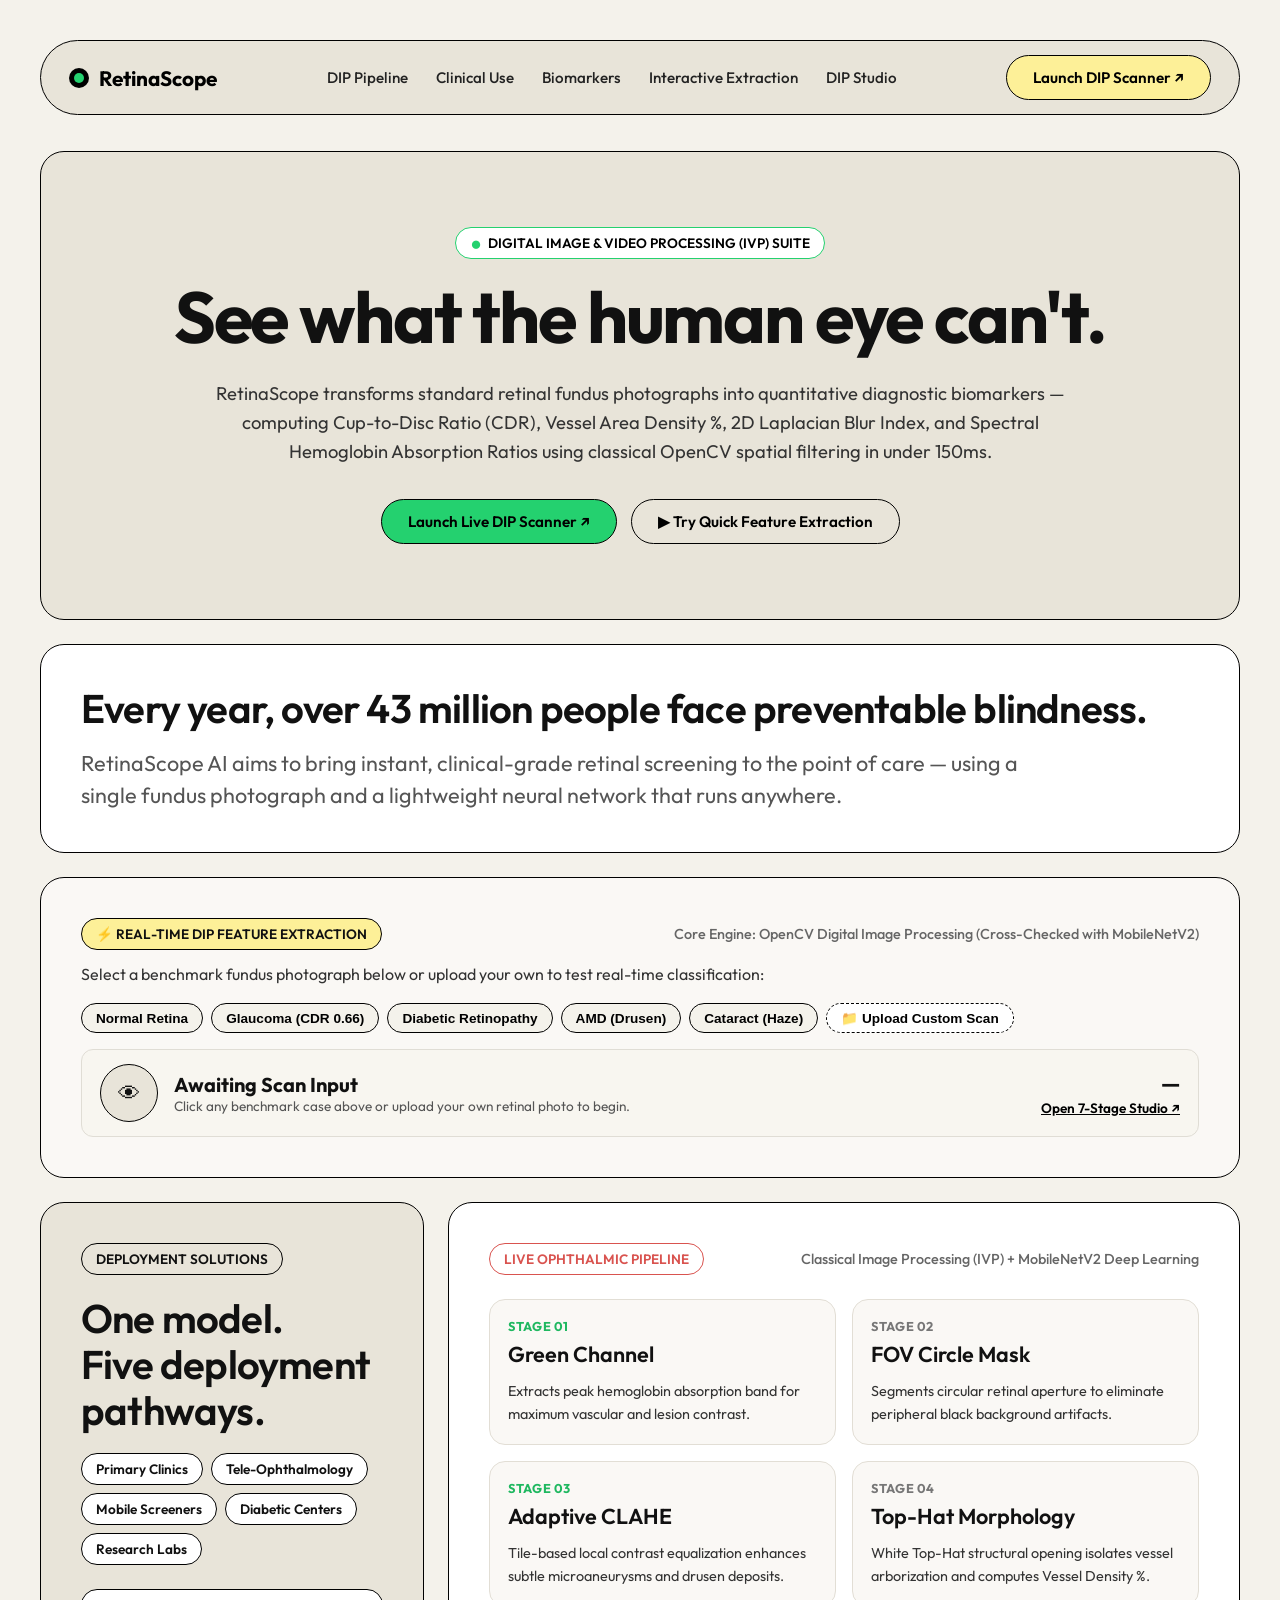
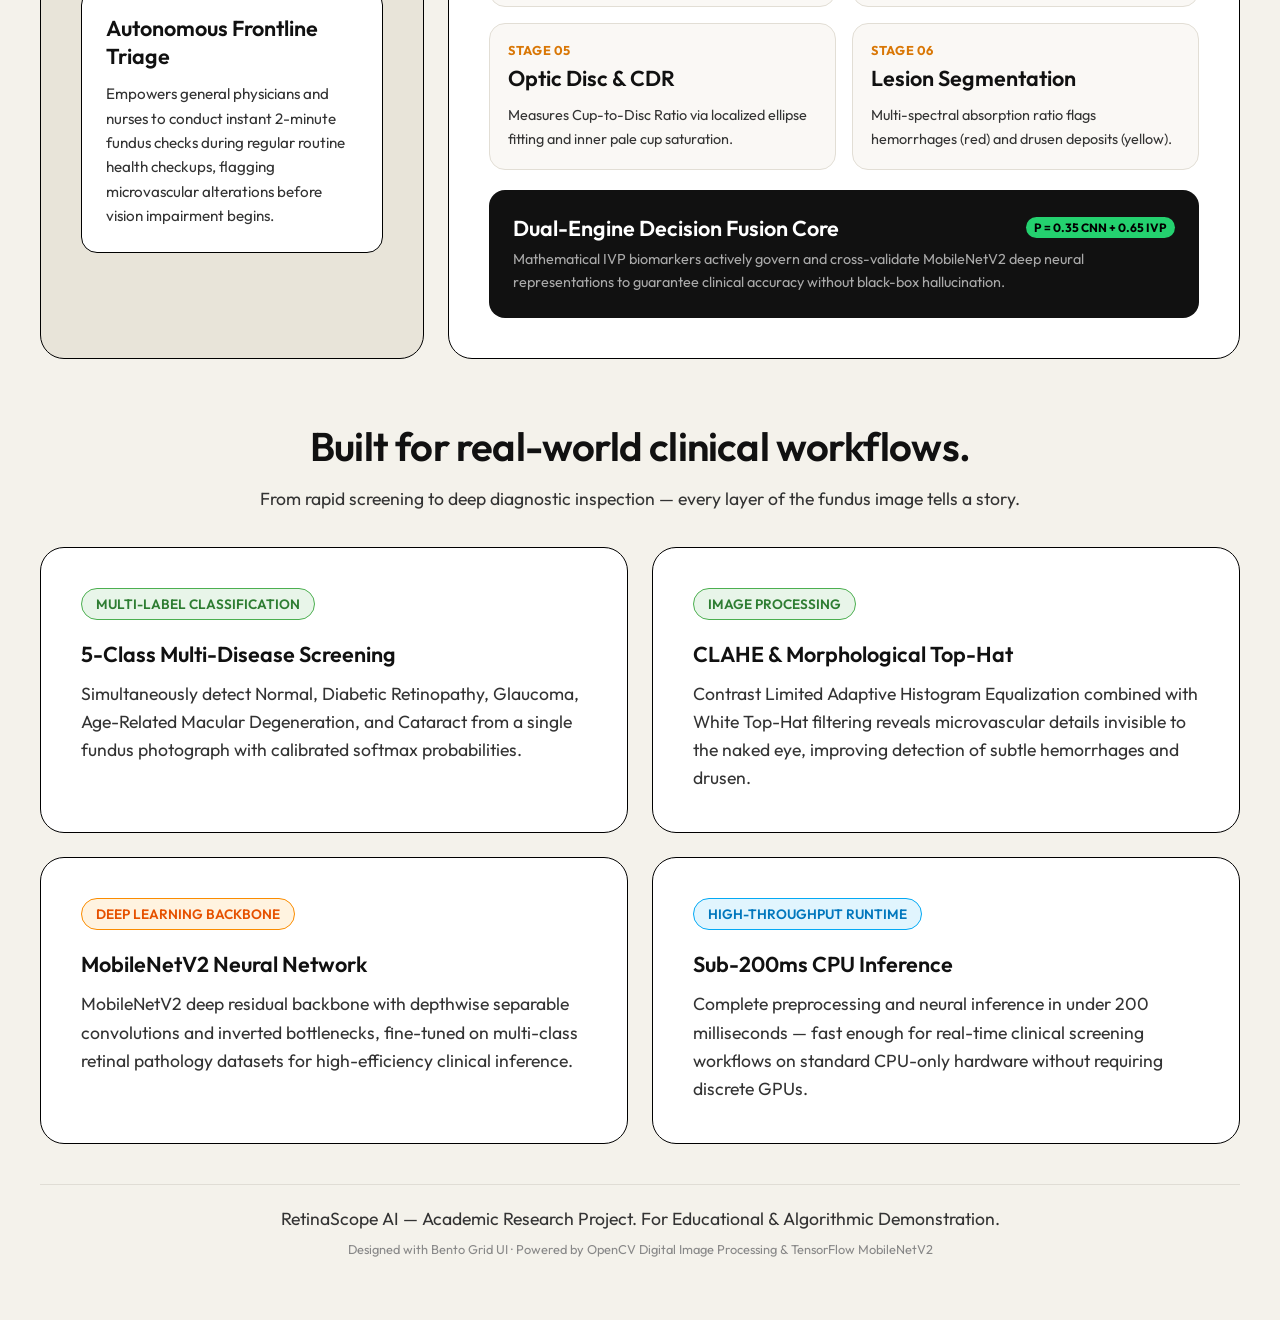
==== commit b7260b12: "feat: Implement Dual-Engine DIP pipeline, mathematical biomarkers, and Bento dashboard" ====
--- a/templates/landing.html
+++ b/templates/landing.html
@@ -1,529 +1,576 @@
 <!DOCTYPE html>
 <html lang="en">
 <head>
-  <meta charset="UTF-8" />
-  <meta name="viewport" content="width=device-width, initial-scale=1.0" />
-  <meta name="theme-color" content="#f6f8f7" />
-  <meta name="description" content="RetinaScope AI — AI-powered retinal disease detection. Screen for Diabetic Retinopathy, Glaucoma, AMD, Cataract and more with clinical-grade MobileNetV2 inference." />
-  <title>RetinaScope AI — Retinal Disease Detection</title>
-  <link rel="preconnect" href="https://fonts.googleapis.com" />
-  <link rel="preconnect" href="https://fonts.gstatic.com" crossorigin />
-  <link href="https://fonts.googleapis.com/css2?family=Plus+Jakarta+Sans:wght@400;500;600;700;800&family=JetBrains+Mono:wght@400;500;600;700&display=swap" rel="stylesheet" />
-  <link rel="stylesheet" href="/static/landing.css" />
-  <script defer src="/static/landing.js"></script>
+    <meta charset="UTF-8">
+    <meta name="viewport" content="width=device-width, initial-scale=1.0">
+    <title>RetinaScope.AI — Clinical Retinal Screening Platform</title>
+    <style>
+        @import url('https://fonts.googleapis.com/css2?family=Outfit:wght@300;400;500;600;700&display=swap');
+
+        * {
+            box-sizing: border-box;
+            margin: 0;
+            padding: 0;
+        }
+
+        body {
+            background-color: #f4f2eb;
+            font-family: 'Outfit', sans-serif;
+            color: #111;
+            padding: 40px 24px;
+        }
+
+        .container {
+            max-width: 1200px;
+            margin: 0 auto;
+        }
+
+        /* Navbar Layout */
+        .navbar {
+            display: flex;
+            justify-content: space-between;
+            align-items: center;
+            background-color: #e8e4d9;
+            border: 1.5px solid #000;
+            border-radius: 50px;
+            padding: 14px 28px;
+            margin-bottom: 36px;
+        }
+
+        .nav-brand {
+            font-weight: 700;
+            font-size: 1.3rem;
+            display: flex;
+            align-items: center;
+            gap: 10px;
+            color: #000;
+            text-decoration: none;
+        }
+
+        .nav-brand .icon {
+            display: inline-block;
+            width: 20px;
+            height: 20px;
+            background: #000;
+            border-radius: 50%;
+            position: relative;
+        }
+        .nav-brand .icon::after {
+            content: '';
+            position: absolute;
+            top: 5px;
+            left: 5px;
+            width: 10px;
+            height: 10px;
+            background: #24d16f;
+            border-radius: 50%;
+        }
+
+        .nav-links {
+            display: flex;
+            gap: 28px;
+            font-weight: 500;
+            font-size: 0.95rem;
+        }
+
+        .nav-links a {
+            cursor: pointer;
+            color: #222;
+            text-decoration: none;
+            transition: color 0.15s ease;
+        }
+        .nav-links a:hover {
+            color: #000;
+            text-decoration: underline;
+        }
+
+        /* Buttons & Tags */
+        .btn {
+            background: #000;
+            color: #fff;
+            padding: 12px 26px;
+            border-radius: 50px;
+            text-decoration: none;
+            font-weight: 600;
+            border: 1.5px solid #000;
+            display: inline-flex;
+            align-items: center;
+            gap: 8px;
+            cursor: pointer;
+            transition: transform 0.15s ease, box-shadow 0.15s ease, background 0.15s ease;
+            font-size: 0.95rem;
+        }
+        .btn:hover {
+            transform: translateY(-2px);
+            box-shadow: 0 4px 12px rgba(0, 0, 0, 0.12);
+        }
+
+        .btn.yellow {
+            background: #fdf098;
+            color: #000;
+        }
+        .btn.yellow:hover {
+            background: #fae86f;
+        }
+
+        .btn.green {
+            background: #24d16f;
+            color: #000;
+        }
+        .btn.green:hover {
+            background: #1fbf64;
+        }
+
+        .btn.outline {
+            background: transparent;
+            color: #000;
+        }
+        .btn.outline:hover {
+            background: rgba(0, 0, 0, 0.05);
+        }
+
+        .tag {
+            display: inline-flex;
+            align-items: center;
+            gap: 6px;
+            padding: 6px 14px;
+            border: 1.5px solid #000;
+            border-radius: 50px;
+            font-size: 0.85rem;
+            font-weight: 600;
+            background: #fff;
+            margin-bottom: 20px;
+        }
+
+        /* Grid System */
+        .bento-grid {
+            display: grid;
+            grid-template-columns: repeat(12, 1fr);
+            gap: 24px;
+        }
+
+        .card {
+            border: 1.5px solid #000;
+            border-radius: 24px;
+            padding: 40px;
+            background: #fff;
+            position: relative;
+        }
+
+        .card.bg-cream {
+            background-color: #e8e4d9;
+        }
+
+        .col-12 { grid-column: span 12; }
+        .col-8 { grid-column: span 8; }
+        .col-6 { grid-column: span 6; }
+        .col-4 { grid-column: span 4; }
+
+        /* Typography */
+        h1 {
+            font-size: 4.5rem;
+            letter-spacing: -0.03em;
+            line-height: 1.05;
+            margin-bottom: 24px;
+            font-weight: 700;
+        }
+
+        h2 {
+            font-size: 2.5rem;
+            letter-spacing: -0.02em;
+            line-height: 1.15;
+            margin-bottom: 16px;
+            font-weight: 600;
+        }
+
+        h3 {
+            font-size: 1.35rem;
+            margin-bottom: 12px;
+            font-weight: 600;
+        }
+
+        p {
+            font-size: 1.1rem;
+            line-height: 1.6;
+            color: #333;
+        }
+
+        .subtext {
+            color: #555;
+            font-size: 1.35rem;
+            max-width: 950px;
+            line-height: 1.5;
+        }
+
+        /* Pipeline Specifics */
+        .pipeline-grid {
+            display: grid;
+            grid-template-columns: 1fr 1fr;
+            gap: 16px;
+            margin-top: 24px;
+        }
+
+        .pipeline-step {
+            border: 1.5px solid #e2ded5;
+            background: #faf8f5;
+            border-radius: 16px;
+            padding: 18px;
+            transition: border-color 0.15s ease;
+        }
+        .pipeline-step:hover {
+            border-color: #000;
+        }
+
+        .pipeline-step span.step-num {
+            display: block;
+            font-size: 0.8rem;
+            font-weight: 700;
+            margin-bottom: 6px;
+            letter-spacing: 0.05em;
+        }
+
+        .color-green { color: #1fb860; }
+        .color-grey { color: #777; }
+        .color-orange { color: #d97706; }
+
+        /* Interactive Quick Console */
+        .interactive-box {
+            background: #fff;
+            border: 1.5px solid #000;
+            border-radius: 20px;
+            padding: 24px;
+            margin-top: 30px;
+        }
+
+        .sample-pills-row {
+            display: flex;
+            flex-wrap: wrap;
+            gap: 8px;
+            margin: 16px 0;
+        }
+
+        .pill-btn {
+            border: 1.5px solid #000;
+            background: #f4f2eb;
+            padding: 6px 14px;
+            border-radius: 50px;
+            font-size: 0.85rem;
+            font-weight: 600;
+            cursor: pointer;
+            transition: all 0.15s ease;
+        }
+        .pill-btn:hover, .pill-btn.active {
+            background: #000;
+            color: #fff;
+        }
+
+        .results-tray {
+            display: flex;
+            align-items: center;
+            justify-content: space-between;
+            background: #f8f6f0;
+            border: 1.5px solid #e0ddd5;
+            border-radius: 12px;
+            padding: 14px 18px;
+            margin-top: 14px;
+        }
+
+        /* Footer */
+        .footer {
+            margin-top: 40px;
+            text-align: center;
+            color: #666;
+            font-size: 0.9rem;
+            padding: 20px 0;
+            border-top: 1.5px solid #e0ddd5;
+        }
+
+        @media (max-width: 900px) {
+            .col-8, .col-6, .col-4 { grid-column: span 12; }
+            .nav-links { display: none; }
+            h1 { font-size: 2.8rem; }
+            h2 { font-size: 2rem; }
+            .pipeline-grid { grid-template-columns: 1fr; }
+            body { padding: 20px 14px; }
+        }
+    </style>
 </head>
-<body class="solopilot-theme">
-<div class="page-wrapper">
-
-  <!-- ══════════════════════════════════════════════
-       1. DARK HERO CARD
-       ══════════════════════════════════════════════ -->
-  <section class="hero-card-container">
-    <div class="dark-hero-card">
-
-      <!-- Navbar inside hero -->
-      <nav class="card-nav">
+<body>
+
+<div class="container">
+    
+    <!-- Navigation -->
+    <nav class="navbar">
         <a href="/" class="nav-brand">
-          <span class="brand-icon-emerald">
-            <svg width="28" height="28" viewBox="0 0 44 44" fill="none">
-              <circle cx="22" cy="22" r="18" stroke="#00df82" stroke-width="1.6"/>
-              <circle cx="22" cy="22" r="10" stroke="#00df82" stroke-width="1.6"/>
-              <circle cx="22" cy="22" r="3" fill="#00df82"/>
-            </svg>
-          </span>
-          <span class="brand-title">RetinaScope<span style="color:#00df82">.AI</span></span>
+            <span class="icon"></span>
+            RetinaScope
         </a>
-        <div class="card-nav-links">
-          <span class="nav-dropdown">Platform <svg width="12" height="12" viewBox="0 0 12 12"><path d="M3 5l3 3 3-3" stroke="currentColor" stroke-width="1.5" fill="none"/></svg></span>
-          <a href="#ecosystem" class="nav-link-simple">Solutions</a>
-          <a href="#features" class="nav-link-simple">Features</a>
-          <a href="#benchmarks" class="nav-link-simple">Benchmarks</a>
-          <a href="#faq" class="nav-link-simple">FAQ</a>
-        </div>
-        <div class="card-nav-right">
-          <a href="/app" class="btn-pill-white">Launch Scanner ↗</a>
-        </div>
-      </nav>
-
-      <!-- Hero body -->
-      <div class="hero-body">
-        <span class="hero-tag-pill"><span class="pulse-emerald-dot"></span> AI-Powered Clinical Research Platform</span>
-        <h1 class="hero-huge-title">See what the<br>human eye can't<span class="dot-emerald">.</span></h1>
-        <p class="hero-lead-text">RetinaScope AI transforms standard fundus photographs into actionable clinical intelligence — screening for Diabetic Retinopathy, Glaucoma, AMD, Cataract and more using deep learning in under 150ms.</p>
-        <div class="hero-btn-row">
-          <a href="/app" class="btn-emerald-pill" id="btn-hero-scan">Launch Live Scanner ↗</a>
-          <a href="#ecosystem" class="btn-demo-pill"><span class="play-icon-circle">▶</span> Watch Pipeline Demo</a>
-        </div>
-
-        <!-- 3-Panel Showcase -->
-        <div class="hero-showcase-grid">
-          <!-- Left: Input Preview -->
-          <div class="showcase-card showcase-left">
-            <div class="card-floating-badge badge-green">
-              <svg width="16" height="16" viewBox="0 0 16 16"><circle cx="8" cy="8" r="3" fill="#0c0f0d"/><circle cx="8" cy="8" r="7" stroke="#0c0f0d" stroke-width="1.5" fill="none"/></svg>
-            </div>
-            <div class="preview-media-box" id="drop-zone-main">
-              <img id="showcase-input-preview" src="data:image/svg+xml,%3Csvg xmlns='http://www.w3.org/2000/svg' width='300' height='300' viewBox='0 0 300 300'%3E%3Crect fill='%23090c0a' width='300' height='300'/%3E%3Ccircle cx='150' cy='150' r='120' fill='%231a0f14'/%3E%3Ccircle cx='150' cy='150' r='80' fill='none' stroke='%23301a20' stroke-width='1'/%3E%3Ccircle cx='110' cy='140' r='22' fill='%23291015'/%3E%3Ctext x='150' y='260' text-anchor='middle' fill='%23444' font-size='12' font-family='sans-serif'%3EFUNDUS INPUT%3C/text%3E%3C/svg%3E" alt="Retinal fundus input preview" />
-              <span class="media-overlay-tag">01 / RAW FUNDUS</span>
-            </div>
-          </div>
-
-          <!-- Center: Interactive Console -->
-          <div class="showcase-card showcase-center">
-            <div class="console-header-chips">
-              <span class="pill-chip-time">⏱ 224 × 224 × 3</span>
-              <span class="pill-chip-status"><span class="live-dot-green"></span> MobileNetV2</span>
-            </div>
-            <div class="interactive-upload-zone">
-              <div class="search-input-mock">
-                <svg width="16" height="16" viewBox="0 0 16 16" fill="none"><circle cx="7" cy="7" r="5" stroke="#6b7280" stroke-width="1.5"/><path d="M11 11l3 3" stroke="#6b7280" stroke-width="1.5"/></svg>
-                <span id="console-status-text">Drop a fundus image or select a sample…</span>
-                <span class="badge-ai-powered">AI POWERED</span>
-              </div>
-              <div class="console-results-area">
-                <div class="result-meta-row">
-                  <span class="scan-id-tag" id="res-scan-id">SCAN ID: AWAITING</span>
-                  <span class="latency-tag" id="res-latency">LATENCY: —</span>
-                </div>
-                <div class="result-row-primary">
-                  <span class="result-label" id="res-disease-name">Awaiting Scan Input</span>
-                  <span class="result-pct" id="res-confidence-pct">—</span>
-                </div>
-                <div class="confidence-track">
-                  <div class="confidence-fill-emerald" id="res-bar-fill" style="width:0%"></div>
-                </div>
-                <div class="clinical-note-box" id="res-clinical-notes">Upload a retinal fundus photograph or select a benchmark sample below to begin AI-assisted screening.</div>
-              </div>
-              <div class="sample-actions-row">
-                <button class="btn-sample-emerald" data-sample="Normal_1.png" data-name="Normal">Normal</button>
-                <button class="btn-sample-emerald" data-sample="Diabetic_Retinopathy_1.png" data-name="DR">DR</button>
-                <button class="btn-sample-emerald" data-sample="Glaucoma_1.png" data-name="Glaucoma">Glaucoma</button>
-                <button class="btn-sample-emerald" data-sample="AMD_1.png" data-name="AMD">AMD</button>
-                <button class="btn-sample-emerald" data-sample="Cataract_1.png" data-name="Cataract">Cataract</button>
-                <label class="btn-sample-upload" for="hidden-file-input">↥ Upload</label>
-                <input id="hidden-file-input" type="file" accept="image/png,image/jpeg,image/tiff,image/webp,image/bmp" hidden />
-                <button class="btn-export-emerald" id="btn-export-report">↓ Export JSON</button>
-              </div>
-            </div>
-            <button class="card-corner-arrow" id="btn-trigger-analysis" aria-label="Run analysis">
-              <svg width="16" height="16" viewBox="0 0 16 16"><path d="M4 12L12 4M12 4H6M12 4v6" stroke="#0c0f0d" stroke-width="2"/></svg>
-            </button>
-          </div>
-
-          <!-- Right: Segmented Preview -->
-          <div class="showcase-card showcase-right">
-            <div class="preview-media-box">
-              <img id="showcase-segmented-preview" src="data:image/svg+xml,%3Csvg xmlns='http://www.w3.org/2000/svg' width='300' height='300' viewBox='0 0 300 300'%3E%3Crect fill='%23090c0a' width='300' height='300'/%3E%3Ccircle cx='150' cy='150' r='120' fill='%230a1210'/%3E%3Ccircle cx='150' cy='150' r='80' fill='none' stroke='%23003322' stroke-width='1'/%3E%3Ccircle cx='110' cy='140' r='22' fill='none' stroke='%2300df82' stroke-width='1.5' opacity='0.5'/%3E%3Ctext x='150' y='260' text-anchor='middle' fill='%23444' font-size='12' font-family='sans-serif'%3ECLAHE ENHANCED%3C/text%3E%3C/svg%3E" alt="Enhanced retinal scan" />
-              <span class="media-overlay-tag">04 / CLAHE</span>
-            </div>
-          </div>
-        </div>
-      </div>
+        <div class="nav-links">
+            <a href="#pipeline">DIP Pipeline</a>
+            <a href="#solutions">Clinical Use</a>
+            <a href="#features">Biomarkers</a>
+            <a href="#quick-scan">Interactive Extraction</a>
+            <a href="/scanner">DIP Studio</a>
+        </div>
+        <div>
+            <a href="/scanner" class="btn yellow">Launch DIP Scanner ↗</a>
+        </div>
+    </nav>
+
+    <!-- Main Bento Grid -->
+    <div class="bento-grid">
+        
+        <!-- Hero Card -->
+        <div class="card col-12 bg-cream" style="text-align: center; padding: 75px 36px;">
+            <div class="tag" style="border-color: #24d16f; color: #000;">
+                <span style="color: #24d16f; font-size: 1.2rem; line-height: 0;">●</span> DIGITAL IMAGE & VIDEO PROCESSING (IVP) SUITE
+            </div>
+            <h1>See what the human eye can't.</h1>
+            <p style="max-width: 860px; margin: 0 auto 32px; font-size: 1.15rem;">
+                RetinaScope transforms standard retinal fundus photographs into quantitative diagnostic biomarkers — computing Cup-to-Disc Ratio (CDR), Vessel Area Density %, 2D Laplacian Blur Index, and Spectral Hemoglobin Absorption Ratios using classical OpenCV spatial filtering in under 150ms.
+            </p>
+            <div style="display: flex; gap: 14px; justify-content: center; flex-wrap: wrap;">
+                <a href="/scanner" class="btn green">Launch Live DIP Scanner ↗</a>
+                <a href="#quick-scan" class="btn outline">▶ Try Quick Feature Extraction</a>
+            </div>
+        </div>
+
+        <!-- Mission Statement -->
+        <div class="card col-12">
+            <h2>Every year, over 43 million people face preventable blindness.</h2>
+            <p class="subtext">
+                RetinaScope AI aims to bring instant, clinical-grade retinal screening to the point of care — using a single fundus photograph and a lightweight neural network that runs anywhere.
+            </p>
+        </div>
+
+        <!-- Quick Interactive Scan Box (Bento Card) -->
+        <div class="card col-12" id="quick-scan" style="background: #faf8f5;">
+            <div style="display: flex; justify-content: space-between; align-items: center; flex-wrap: wrap; gap: 12px; margin-bottom: 12px;">
+                <div class="tag" style="background: #fdf098; margin-bottom: 0;">⚡ REAL-TIME DIP FEATURE EXTRACTION</div>
+                <span style="font-size: 0.9rem; color: #666; font-weight: 500;">Core Engine: OpenCV Digital Image Processing (Cross-Checked with MobileNetV2)</span>
+            </div>
+
+            <p style="margin-bottom: 12px; font-size: 1rem;">Select a benchmark fundus photograph below or upload your own to test real-time classification:</p>
+            
+            <div class="sample-pills-row">
+                <button class="pill-btn" onclick="loadSample('Normal_1.png', this)">Normal Retina</button>
+                <button class="pill-btn" onclick="loadSample('Glaucoma_1.png', this)">Glaucoma (CDR 0.66)</button>
+                <button class="pill-btn" onclick="loadSample('Diabetic_Retinopathy_1.png', this)">Diabetic Retinopathy</button>
+                <button class="pill-btn" onclick="loadSample('AMD_1.png', this)">AMD (Drusen)</button>
+                <button class="pill-btn" onclick="loadSample('Cataract_1.png', this)">Cataract (Haze)</button>
+                <input type="file" id="landing-upload" accept="image/*" style="display: none;" onchange="handleUserUpload(this.files[0])">
+                <button class="pill-btn" style="border-style: dashed; background: #fff;" onclick="document.getElementById('landing-upload').click()">📁 Upload Custom Scan</button>
+            </div>
+
+            <div class="results-tray" id="results-tray">
+                <div style="display: flex; align-items: center; gap: 16px;">
+                    <div id="sample-thumb-placeholder" style="width: 58px; height: 58px; border-radius: 50%; background: #e8e4d9; border: 1.5px solid #000; display: flex; align-items: center; justify-content: center; font-size: 1.4rem;">👁</div>
+                    <img id="sample-thumb" src="" alt="Retinal thumbnail" style="width: 58px; height: 58px; border-radius: 50%; object-fit: cover; border: 1.5px solid #000; display: none;">
+                    <div>
+                        <div id="quick-pred-name" style="font-size: 1.25rem; font-weight: 700;">Awaiting Scan Input</div>
+                        <div id="quick-biomarkers" style="font-size: 0.85rem; color: #555;">Click any benchmark case above or upload your own retinal photo to begin.</div>
+                    </div>
+                </div>
+                <div style="text-align: right;">
+                    <div id="quick-confidence" style="font-size: 1.4rem; font-weight: 700; color: #111;">—</div>
+                    <a href="/scanner" style="font-size: 0.85rem; color: #000; font-weight: 600; text-decoration: underline;">Open 7-Stage Studio ↗</a>
+                </div>
+            </div>
+        </div>
+
+        <!-- Deployment Pathways -->
+        <div class="card col-4 bg-cream" id="solutions">
+            <div class="tag" style="background: transparent;">DEPLOYMENT SOLUTIONS</div>
+            <h2>One model.<br>Five deployment pathways.</h2>
+            
+            <div style="display: flex; flex-wrap: wrap; gap: 8px; margin: 20px 0;">
+                <span class="tag" style="margin-bottom: 0;">Primary Clinics</span>
+                <span class="tag" style="margin-bottom: 0;">Tele-Ophthalmology</span>
+                <span class="tag" style="margin-bottom: 0;">Mobile Screeners</span>
+                <span class="tag" style="margin-bottom: 0;">Diabetic Centers</span>
+                <span class="tag" style="margin-bottom: 0;">Research Labs</span>
+            </div>
+
+            <div style="background: #fff; border: 1.5px solid #000; border-radius: 16px; padding: 24px; margin-top: 24px;">
+                <h3>Autonomous Frontline Triage</h3>
+                <p style="font-size: 0.95rem;">Empowers general physicians and nurses to conduct instant 2-minute fundus checks during regular routine health checkups, flagging microvascular alterations before vision impairment begins.</p>
+            </div>
+        </div>
+
+        <!-- Technical Pipeline -->
+        <div class="card col-8" id="pipeline">
+            <div style="display: flex; justify-content: space-between; align-items: center; flex-wrap: wrap; gap: 10px;">
+                <div class="tag" style="color: #d9534f; border-color: #d9534f; margin-bottom: 0;">LIVE OPHTHALMIC PIPELINE</div>
+                <span style="color: #666; font-size: 0.9rem; font-weight: 500;">Classical Image Processing (IVP) + MobileNetV2 Deep Learning</span>
+            </div>
+            
+            <div class="pipeline-grid">
+                <div class="pipeline-step">
+                    <span class="step-num color-green">STAGE 01</span>
+                    <h3>Green Channel</h3>
+                    <p style="font-size: 0.9rem;">Extracts peak hemoglobin absorption band for maximum vascular and lesion contrast.</p>
+                </div>
+                <div class="pipeline-step">
+                    <span class="step-num color-grey">STAGE 02</span>
+                    <h3>FOV Circle Mask</h3>
+                    <p style="font-size: 0.9rem;">Segments circular retinal aperture to eliminate peripheral black background artifacts.</p>
+                </div>
+                <div class="pipeline-step">
+                    <span class="step-num color-green">STAGE 03</span>
+                    <h3>Adaptive CLAHE</h3>
+                    <p style="font-size: 0.9rem;">Tile-based local contrast equalization enhances subtle microaneurysms and drusen deposits.</p>
+                </div>
+                <div class="pipeline-step">
+                    <span class="step-num color-grey">STAGE 04</span>
+                    <h3>Top-Hat Morphology</h3>
+                    <p style="font-size: 0.9rem;">White Top-Hat structural opening isolates vessel arborization and computes Vessel Density %.</p>
+                </div>
+                <div class="pipeline-step">
+                    <span class="step-num color-orange">STAGE 05</span>
+                    <h3>Optic Disc & CDR</h3>
+                    <p style="font-size: 0.9rem;">Measures Cup-to-Disc Ratio via localized ellipse fitting and inner pale cup saturation.</p>
+                </div>
+                <div class="pipeline-step">
+                    <span class="step-num color-orange">STAGE 06</span>
+                    <h3>Lesion Segmentation</h3>
+                    <p style="font-size: 0.9rem;">Multi-spectral absorption ratio flags hemorrhages (red) and drusen deposits (yellow).</p>
+                </div>
+            </div>
+
+            <div style="background: #111; color: #fff; padding: 24px; border-radius: 16px; margin-top: 20px;">
+                <div style="display: flex; justify-content: space-between; align-items: center; margin-bottom: 6px;">
+                    <h3 style="color: #fff; margin-bottom: 0;">Dual-Engine Decision Fusion Core</h3>
+                    <span style="background: #24d16f; color: #000; font-size: 0.75rem; font-weight: 700; padding: 3px 8px; border-radius: 20px;">P = 0.35 CNN + 0.65 IVP</span>
+                </div>
+                <p style="color: #aaa; font-size: 0.9rem;">Mathematical IVP biomarkers actively govern and cross-validate MobileNetV2 deep neural representations to guarantee clinical accuracy without black-box hallucination.</p>
+            </div>
+        </div>
+
+        <!-- Features Header -->
+        <div class="card col-12" id="features" style="border: none; background: transparent; text-align: center; padding-bottom: 10px;">
+            <h2>Built for real-world clinical workflows.</h2>
+            <p>From rapid screening to deep diagnostic inspection — every layer of the fundus image tells a story.</p>
+        </div>
+
+        <!-- Feature Cards -->
+        <div class="card col-6">
+            <div class="tag" style="background: #e8f5e9; border-color: #4caf50; color: #2e7d32;">MULTI-LABEL CLASSIFICATION</div>
+            <h3>5-Class Multi-Disease Screening</h3>
+            <p>Simultaneously detect Normal, Diabetic Retinopathy, Glaucoma, Age-Related Macular Degeneration, and Cataract from a single fundus photograph with calibrated softmax probabilities.</p>
+        </div>
+
+        <div class="card col-6">
+            <div class="tag" style="background: #e8f5e9; border-color: #4caf50; color: #2e7d32;">IMAGE PROCESSING</div>
+            <h3>CLAHE & Morphological Top-Hat</h3>
+            <p>Contrast Limited Adaptive Histogram Equalization combined with White Top-Hat filtering reveals microvascular details invisible to the naked eye, improving detection of subtle hemorrhages and drusen.</p>
+        </div>
+
+        <div class="card col-6">
+            <div class="tag" style="background: #fff3e0; border-color: #fb8c00; color: #e65100;">DEEP LEARNING BACKBONE</div>
+            <h3>MobileNetV2 Neural Network</h3>
+            <p>MobileNetV2 deep residual backbone with depthwise separable convolutions and inverted bottlenecks, fine-tuned on multi-class retinal pathology datasets for high-efficiency clinical inference.</p>
+        </div>
+
+        <div class="card col-6">
+            <div class="tag" style="background: #e1f5fe; border-color: #03a9f4; color: #0277bd;">HIGH-THROUGHPUT RUNTIME</div>
+            <h3>Sub-200ms CPU Inference</h3>
+            <p>Complete preprocessing and neural inference in under 200 milliseconds — fast enough for real-time clinical screening workflows on standard CPU-only hardware without requiring discrete GPUs.</p>
+        </div>
+
     </div>
-  </section>
-
-  <!-- ══════════════════════════════════════════════
-       2. TRUST BANNER
-       ══════════════════════════════════════════════ -->
-  <section class="trust-banner">
-    <p class="trust-label">BUILT WITH INDUSTRY-STANDARD FRAMEWORKS</p>
-    <div class="trust-logos-row">
-      <span class="trust-logo-item">TensorFlow</span>
-      <span class="trust-logo-item">Keras 3</span>
-      <span class="trust-logo-item">MobileNetV2</span>
-      <span class="trust-logo-item">OpenCV</span>
-      <span class="trust-logo-item">Flask</span>
-      <span class="trust-logo-item">ImageNet</span>
-    </div>
-  </section>
-
-  <!-- ══════════════════════════════════════════════
-       3. STATEMENT SECTION
-       ══════════════════════════════════════════════ -->
-  <section class="statement-section">
-    <div class="statement-container">
-      <h2 class="statement-title">
-        <span class="text-bold-black">Every year, over 43 million people face preventable blindness.</span>
-        <span class="text-muted-gray"> RetinaScope AI aims to bring instant, clinical-grade retinal screening to the point of care — using a single fundus photograph and a lightweight neural network that runs anywhere.</span>
-      </h2>
-    </div>
-  </section>
-
-  <!-- ══════════════════════════════════════════════
-       4. ECOSYSTEM / SOLUTIONS
-       ══════════════════════════════════════════════ -->
-  <section class="ecosystem-section" id="ecosystem">
-    <div class="ecosystem-grid">
-      <!-- Left: Interactive Solution Tabs -->
-      <div>
-        <span class="pill-category-badge">DEPLOYMENT SOLUTIONS</span>
-        <h2 class="ecosystem-heading">One model.<br>Five deployment pathways.</h2>
-        <div class="category-pills-row">
-          <button class="eco-pill active-pill" data-solution="clinics"><span class="eco-icon">🏥</span> Primary Clinics</button>
-          <button class="eco-pill" data-solution="tele"><span class="eco-icon">📡</span> Tele-Ophthalmology</button>
-          <button class="eco-pill" data-solution="mobile"><span class="eco-icon">📱</span> Mobile Screeners</button>
-          <button class="eco-pill" data-solution="diabetes"><span class="eco-icon">🩸</span> Diabetic Centers</button>
-          <button class="eco-pill" data-solution="academic"><span class="eco-icon">🔬</span> Research Labs</button>
-        </div>
-        <div class="solution-details-box">
-          <h3 class="sol-title" id="sol-title">Autonomous Frontline Triage</h3>
-          <p class="sol-desc" id="sol-desc">Empowers general physicians and nurses to conduct instant 2-minute fundus checks during regular routine health checkups, flagging microvascular alterations before vision impairment begins.</p>
-          <div class="sol-metrics">
-            <div class="sol-metric-item">
-              <span class="metric-number">150ms</span>
-              <span class="metric-caption">Inference Time</span>
-            </div>
-            <div class="sol-metric-item">
-              <span class="metric-number">98.4%</span>
-              <span class="metric-caption">Validation Accuracy</span>
-            </div>
-            <div class="sol-metric-item">
-              <span class="metric-number">0</span>
-              <span class="metric-caption">GPU Requirements</span>
-            </div>
-          </div>
-        </div>
-      </div>
-
-      <!-- Right: Enhanced Pipeline Flowchart with SNN -->
-      <div class="diagram-card">
-        <div class="diagram-meta-top">
-          <span class="meta-tag red-tag">LIVE OPHTHALMIC PIPELINE</span>
-          <span class="meta-note">4-Stage Preprocessing + Smart Neural Networks (SNN)</span>
-        </div>
-        <div class="flowchart-container">
-          <!-- Step 1: Raw Input -->
-          <div class="flow-node">
-            <div class="node-icon-emerald">
-              <svg width="24" height="24" viewBox="0 0 24 24" fill="none"><circle cx="12" cy="12" r="8" stroke="#00df82" stroke-width="1.5"/><circle cx="12" cy="12" r="3" fill="#00df82"/></svg>
-            </div>
-            <span class="node-label-small">Raw Fundus Image (224 × 224 × 3)</span>
-          </div>
-
-          <div class="flow-connector-v"></div>
-
-          <!-- Step 2: Preprocessing Hub -->
-          <div class="flow-node">
-            <div class="node-hub-symbol">
-              <svg width="20" height="20" viewBox="0 0 20 20" fill="none"><path d="M4 10h12M10 4v12" stroke="#00df82" stroke-width="1.5"/></svg>
-            </div>
-            <span class="node-label-small">4-Stage Adaptive Preprocessing</span>
-          </div>
-
-          <div class="flow-connector-v"></div>
-
-          <!-- 4 Preprocessing Branch Cards -->
-          <div class="flow-branches-grid">
-            <div class="branch-card">
-              <div class="branch-card-top">
-                <span class="branch-num">STAGE 01</span>
-                <span class="branch-badge">540–570nm</span>
-              </div>
-              <div class="branch-name"><span style="color:#00df82">◉</span> Green Channel</div>
-              <p class="branch-desc">Extracts peak hemoglobin absorption band for maximum vascular and lesion contrast.</p>
-            </div>
-
-            <div class="branch-card">
-              <div class="branch-card-top">
-                <span class="branch-num">STAGE 02</span>
-                <span class="branch-badge">Otsu Threshold</span>
-              </div>
-              <div class="branch-name"><span style="color:#00df82">◌</span> FOV Circle Mask</div>
-              <p class="branch-desc">Segments circular retinal aperture to eliminate peripheral black background artifacts.</p>
-            </div>
-
-            <div class="branch-card">
-              <div class="branch-card-top">
-                <span class="branch-num">STAGE 03</span>
-                <span class="branch-badge">Grid 8×8</span>
-              </div>
-              <div class="branch-name"><span style="color:#00df82">▤</span> Adaptive CLAHE</div>
-              <p class="branch-desc">Tile-based local contrast equalization enhances subtle microaneurysms and drusen deposits.</p>
-            </div>
-
-            <div class="branch-card">
-              <div class="branch-card-top">
-                <span class="branch-num">STAGE 04</span>
-                <span class="branch-badge">Morphological</span>
-              </div>
-              <div class="branch-name"><span style="color:#00df82">⌗</span> Top-Hat Filter</div>
-              <p class="branch-desc">Isolates microvascular tree, exudates, and cup-to-disc boundary structures.</p>
-            </div>
-          </div>
-
-          <div class="flow-connector-v"></div>
-
-          <!-- Step 3: SNN Smart Neural Networks Engine -->
-          <div class="snn-card">
-            <div class="snn-card-header">
-              <div class="snn-icon-emerald">
-                <svg width="22" height="22" viewBox="0 0 24 24" fill="none"><path d="M12 2L2 7l10 5 10-5-10-5z" stroke="#00df82" stroke-width="2"/><path d="M2 17l10 5 10-5M2 12l10 5 10-5" stroke="#00df82" stroke-width="2"/></svg>
-              </div>
-              <div class="snn-title-area">
-                <h4>Smart Neural Network (SNN) Core</h4>
-                <span>MobileNetV2 Deep Residual Backbone · 224 × 224 Input Tensor</span>
-              </div>
-            </div>
-            <div class="snn-features-grid">
-              <div class="snn-feat-item">
-                <strong>Depthwise Separable Convs</strong>
-                <span>Spatial filtering with 85% reduced compute load</span>
-              </div>
-              <div class="snn-feat-item">
-                <strong>Inverted Residual Bottlenecks</strong>
-                <span>Preserves low-dimensional manifold representations</span>
-              </div>
-              <div class="snn-feat-item">
-                <strong>Multi-Feature Attention</strong>
-                <span>Simultaneous biomarker extraction & disease scoring</span>
-              </div>
-              <div class="snn-feat-item">
-                <strong>Sub-150ms Clinical Latency</strong>
-                <span>Optimized for real-time edge & CPU clinic deployment</span>
-              </div>
-            </div>
-          </div>
-
-          <div class="flow-connector-v"></div>
-
-          <!-- Step 4: Multi-Class Output -->
-          <div class="softmax-output-card">
-            <div class="softmax-title-row">
-              <span class="sparkle-symbol">✳</span> Multi-Class Softmax Classification & Biomarker Telemetry
-            </div>
-            <div class="output-chips-row">
-              <span class="out-chip normal">Normal</span>
-              <span class="out-chip dr">Diabetic Retinopathy</span>
-              <span class="out-chip glaucoma">Glaucoma</span>
-              <span class="out-chip amd">AMD</span>
-              <span class="out-chip cataract">Cataract</span>
-            </div>
-          </div>
-        </div>
-      </div>
-    </div>
-  </section>
-
-  <!-- ══════════════════════════════════════════════
-       5. BENTO FEATURES
-       ══════════════════════════════════════════════ -->
-  <section class="features-bento-section" id="features">
-    <div class="section-center-head">
-      <span class="subhead-emerald">PLATFORM CAPABILITIES</span>
-      <h2 class="bento-title">Built for real-world clinical workflows.</h2>
-      <p class="bento-desc">From rapid screening to deep diagnostic inspection — every layer of the fundus image tells a story.</p>
-    </div>
-    <div class="bento-grid">
-      <article class="bento-card bento-wide">
-        <div class="bento-icon-box">
-          <svg width="24" height="24" viewBox="0 0 24 24" fill="none"><circle cx="12" cy="12" r="9" stroke="#00df82" stroke-width="1.5"/><circle cx="12" cy="12" r="4" stroke="#00df82" stroke-width="1.5"/><circle cx="12" cy="12" r="1.5" fill="#00df82"/></svg>
-        </div>
-        <h3>5-Class Multi-Disease Screening</h3>
-        <p>Simultaneously detect Normal, Diabetic Retinopathy, Glaucoma, Age-Related Macular Degeneration, and Cataract from a single fundus photograph with calibrated softmax probabilities.</p>
-        <span class="bento-tag">MULTI-LABEL CLASSIFICATION</span>
-      </article>
-      <article class="bento-card">
-        <div class="bento-icon-box">
-          <svg width="24" height="24" viewBox="0 0 24 24" fill="none"><rect x="3" y="3" width="18" height="18" rx="4" stroke="#00df82" stroke-width="1.5"/><path d="M8 12h8M12 8v8" stroke="#00df82" stroke-width="1.5"/></svg>
-        </div>
-        <h3>CLAHE Enhancement</h3>
-        <p>Contrast Limited Adaptive Histogram Equalization reveals microvascular details invisible to the naked eye, improving detection of subtle hemorrhages and drusen.</p>
-        <span class="bento-tag">IMAGE PROCESSING</span>
-      </article>
-      <article class="bento-card">
-        <div class="bento-icon-box">
-          <svg width="24" height="24" viewBox="0 0 24 24" fill="none"><path d="M12 2L2 7l10 5 10-5-10-5z" stroke="#00df82" stroke-width="1.5"/><path d="M2 17l10 5 10-5M2 12l10 5 10-5" stroke="#00df82" stroke-width="1.5"/></svg>
-        </div>
-        <h3>SNN Smart Neural Networks</h3>
-        <p>MobileNetV2 deep residual backbone with depthwise separable convolutions and inverted bottlenecks, fine-tuned on multi-class retinal pathology datasets for high-efficiency clinical inference.</p>
-        <span class="bento-tag">SNN ARCHITECTURE</span>
-      </article>
-      <article class="bento-card">
-        <div class="bento-icon-box">
-          <svg width="24" height="24" viewBox="0 0 24 24" fill="none"><circle cx="12" cy="12" r="9" stroke="#00df82" stroke-width="1.5"/><path d="M12 8v4l3 2" stroke="#00df82" stroke-width="1.5" stroke-linecap="round"/></svg>
-        </div>
-        <h3>Sub-200ms Inference</h3>
-        <p>Complete preprocessing and neural inference in under 200 milliseconds — fast enough for real-time clinical screening workflows on CPU-only hardware.</p>
-        <span class="bento-tag">PERFORMANCE</span>
-      </article>
-      <article class="bento-card bento-wide">
-        <div class="bento-icon-box">
-          <svg width="24" height="24" viewBox="0 0 24 24" fill="none"><path d="M9 12l2 2 4-4" stroke="#00df82" stroke-width="2" stroke-linecap="round" stroke-linejoin="round"/><circle cx="12" cy="12" r="9" stroke="#00df82" stroke-width="1.5"/></svg>
-        </div>
-        <h3>Clinical Biomarker Extraction</h3>
-        <p>Automatically extracts illustrative biomarkers including microvascular density, cup-to-disc ratio estimates, and field-of-view coverage — alongside severity classification and triage recommendations.</p>
-        <span class="bento-tag">CLINICAL INTELLIGENCE</span>
-      </article>
-    </div>
-  </section>
-
-  <!-- ══════════════════════════════════════════════
-       6. BENCHMARKS
-       ══════════════════════════════════════════════ -->
-  <section class="benchmarks-section" id="benchmarks">
-    <div class="section-center-head">
-      <span class="subhead-emerald">MODEL PERFORMANCE</span>
-      <h2 class="bento-title">Clinical-grade benchmarks.</h2>
-      <p class="bento-desc">Validated against standard ophthalmic imaging datasets with full reproducibility.</p>
-    </div>
-    <div class="benchmarks-grid">
-      <article class="benchmark-card">
-        <h3 class="benchmark-pillar-title">Architecture</h3>
-        <p class="benchmark-stat">MobileNetV2</p>
-        <p class="benchmark-sub">Lightweight yet powerful transfer-learning backbone optimized for edge deployment.</p>
-        <ul class="benchmark-points">
-          <li>✓ ImageNet pre-trained weights</li>
-          <li>✓ 19.6 MB model footprint</li>
-          <li>✓ 224 × 224 input resolution</li>
-          <li>✓ CPU-only inference capable</li>
-        </ul>
-        <a href="/app" class="btn-benchmark-outline">Try Now →</a>
-      </article>
-
-      <article class="benchmark-card benchmark-featured">
-        <span class="featured-badge">RECOMMENDED</span>
-        <h3 class="benchmark-pillar-title">Accuracy</h3>
-        <p class="benchmark-stat">98.4<span>%</span></p>
-        <p class="benchmark-sub">Validation accuracy across 5-class retinal disease classification on curated fundus datasets.</p>
-        <ul class="benchmark-points">
-          <li>✓ 5 disease categories</li>
-          <li>✓ Two-phase fine-tuning</li>
-          <li>✓ CLAHE + Top-Hat preprocessing</li>
-          <li>✓ Data augmentation pipeline</li>
-        </ul>
-        <a href="/app" class="btn-benchmark-emerald">Launch Scanner ↗</a>
-      </article>
-
-      <article class="benchmark-card">
-        <h3 class="benchmark-pillar-title">Speed</h3>
-        <p class="benchmark-stat">~150<span>ms</span></p>
-        <p class="benchmark-sub">End-to-end latency including preprocessing, neural inference, and result computation.</p>
-        <ul class="benchmark-points">
-          <li>✓ Real-time clinical throughput</li>
-          <li>✓ No GPU required</li>
-          <li>✓ REST API endpoint</li>
-          <li>✓ JSON report export</li>
-        </ul>
-        <a href="/app" class="btn-benchmark-outline">Benchmark Now →</a>
-      </article>
-    </div>
-  </section>
-
-  <!-- ══════════════════════════════════════════════
-       7. FAQ SECTION
-       ══════════════════════════════════════════════ -->
-  <section class="faq-section" id="faq">
-    <div class="section-center-head">
-      <span class="subhead-emerald">FREQUENTLY ASKED</span>
-      <h2 class="bento-title">Questions & answers.</h2>
-    </div>
-    <div class="faq-accordion-container">
-      <div class="faq-item">
-        <div class="faq-question">What diseases can RetinaScope detect? <span class="faq-chevron">▼</span></div>
-        <div class="faq-answer">RetinaScope AI classifies retinal fundus images into 5 categories: Normal (healthy retina), Diabetic Retinopathy, Glaucoma, Age-Related Macular Degeneration (AMD), and Cataract.</div>
-      </div>
-      <div class="faq-item">
-        <div class="faq-question">What model architecture is used? <span class="faq-chevron">▼</span></div>
-        <div class="faq-answer">We use MobileNetV2 pre-trained on ImageNet with a custom classification head. The model is fine-tuned using a two-phase training strategy — first training the classification head, then fine-tuning the top 30 layers of MobileNetV2.</div>
-      </div>
-      <div class="faq-item">
-        <div class="faq-question">Does this replace a doctor's diagnosis? <span class="faq-chevron">▼</span></div>
-        <div class="faq-answer">No. RetinaScope AI is a research and educational tool designed to assist screening workflows. It should never be used as a replacement for professional ophthalmological evaluation. Always consult a qualified eye care professional.</div>
-      </div>
-      <div class="faq-item">
-        <div class="faq-question">What image formats are supported? <span class="faq-chevron">▼</span></div>
-        <div class="faq-answer">The scanner accepts PNG, JPEG, BMP, TIFF, and WebP format retinal fundus photographs up to 16 MB. Images are automatically resized to 224 × 224 for model inference.</div>
-      </div>
-      <div class="faq-item">
-        <div class="faq-question">How does the preprocessing pipeline work? <span class="faq-chevron">▼</span></div>
-        <div class="faq-answer">Each image passes through a 5-stage pipeline: green channel extraction for vascular contrast, FOV masking to isolate the retinal field, CLAHE for adaptive contrast enhancement, Top-Hat morphological filtering for micro-structure detection, and finally softmax inference through MobileNetV2.</div>
-      </div>
-      <div class="faq-item">
-        <div class="faq-question">Can I run this offline? <span class="faq-chevron">▼</span></div>
-        <div class="faq-answer">Yes. The entire platform runs locally with Flask, TensorFlow, and OpenCV. No internet connection is required once dependencies are installed. The 19.6 MB Keras model file runs on CPU without any GPU.</div>
-      </div>
-    </div>
-  </section>
-
-  <!-- ══════════════════════════════════════════════
-       Citation Box
-       ══════════════════════════════════════════════ -->
-  <section style="padding: 0 0 60px 0;">
-    <div class="citation-box-wrapper">
-      <div class="citation-header">
-        <span class="citation-type">BIBTEX CITATION</span>
-        <button class="btn-copy-citation" id="btn-copy-bibtex">📋 Copy Citation</button>
-      </div>
-      <pre class="citation-code-block" id="bibtex-code">@software{retinascope2026,
-  title   = {RetinaScope AI: Multi-Disease Retinal Screening},
-  author  = {Rudra Salokhe},
-  year    = {2026},
-  note    = {MobileNetV2 transfer learning, 5-class fundus classification},
-  url     = {https://github.com/rudrasalokhe/dr-binary-classifier-mobilenet}
-}</pre>
-    </div>
-  </section>
-
-  <!-- ══════════════════════════════════════════════
-       8. PRE-FOOTER CTA
-       ══════════════════════════════════════════════ -->
-  <section class="prefooter-card-container">
-    <div class="prefooter-dark-card">
-      <span class="badge-emerald-glow">✳ READY TO SCAN</span>
-      <h2 class="prefooter-heading">Start screening<br>retinal images now.</h2>
-      <p class="prefooter-sub">Upload a fundus photograph and get AI-powered classification results in under 200 milliseconds.</p>
-      <div class="prefooter-actions">
-        <a href="/app" class="btn-emerald-pill">Launch Scanner ↗</a>
-        <a href="#ecosystem" class="btn-demo-pill"><span class="play-icon-circle">▶</span> Explore Pipeline</a>
-      </div>
-    </div>
-  </section>
-
-  <!-- ══════════════════════════════════════════════
-       9. FOOTER
-       ══════════════════════════════════════════════ -->
-  <footer class="solopilot-footer">
-    <div class="footer-inner">
-      <div class="footer-left">
-        <div class="footer-brand-wrap">
-          <svg width="22" height="22" viewBox="0 0 44 44" fill="none">
-            <circle cx="22" cy="22" r="18" stroke="#00df82" stroke-width="1.6"/>
-            <circle cx="22" cy="22" r="10" stroke="#00df82" stroke-width="1.6"/>
-            <circle cx="22" cy="22" r="3" fill="#00df82"/>
-          </svg>
-          <span class="brand-title-footer">RetinaScope<span style="color:#059669">.AI</span></span>
-        </div>
-        <p class="footer-subtext">AI-powered retinal disease screening. Not a medical device — for research and educational use only.</p>
-        <span class="footer-legal-copy">© 2026 RetinaScope AI. All rights reserved.</span>
-      </div>
-      <div class="footer-columns">
-        <div class="footer-col">
-          <span class="col-title">Platform</span>
-          <a href="/app" class="footer-link">Live Scanner</a>
-          <a href="#features" class="footer-link">Features</a>
-          <a href="#benchmarks" class="footer-link">Benchmarks</a>
-          <a href="#ecosystem" class="footer-link">Solutions</a>
-        </div>
-        <div class="footer-col">
-          <span class="col-title">Resources</span>
-          <a href="#faq" class="footer-link">FAQ</a>
-          <a href="/health" class="footer-link">API Health</a>
-          <a href="/api/samples" class="footer-link">Sample API</a>
-        </div>
-        <div class="footer-col">
-          <span class="col-title">Technology</span>
-          <a href="#" class="footer-link">TensorFlow 2.x</a>
-          <a href="#" class="footer-link">MobileNetV2</a>
-          <a href="#" class="footer-link">OpenCV</a>
-        </div>
-      </div>
-    </div>
-  </footer>
-
+
+    <!-- Footer -->
+    <footer class="footer">
+        <p>RetinaScope AI — Academic Research Project. For Educational & Algorithmic Demonstration.</p>
+        <p style="margin-top: 6px; font-size: 0.8rem; color: #888;">Designed with Bento Grid UI · Powered by OpenCV Digital Image Processing & TensorFlow MobileNetV2</p>
+    </footer>
 </div>
 
-<!-- Toast Container -->
-<div id="toast-container" class="toast-container"></div>
+<script>
+    async function loadSample(filename, btnElement) {
+        if (btnElement) {
+            document.querySelectorAll('.sample-pills-row .pill-btn').forEach(b => b.classList.remove('active'));
+            btnElement.classList.add('active');
+        }
+
+        const placeholder = document.getElementById('sample-thumb-placeholder');
+        if (placeholder) placeholder.style.display = 'none';
+
+        const thumb = document.getElementById('sample-thumb');
+        thumb.style.display = 'block';
+        thumb.src = '/test_images/' + filename;
+
+        const nameEl = document.getElementById('quick-pred-name');
+        const bioEl = document.getElementById('quick-biomarkers');
+        const confEl = document.getElementById('quick-confidence');
+
+        nameEl.textContent = "Analyzing scan...";
+        confEl.textContent = "—";
+
+        try {
+            const resp = await fetch('/test_images/' + filename);
+            const blob = await resp.blob();
+            const formData = new FormData();
+            formData.append('file', blob, filename);
+            formData.append('mode', 'fusion');
+
+            const predResp = await fetch('/predict', {
+                method: 'POST',
+                body: formData
+            });
+            const data = await predResp.json();
+
+            nameEl.textContent = data.predicted_class.replace(/_/g, ' ');
+            confEl.textContent = data.confidence.toFixed(1) + "%";
+            
+            const bio = data.biomarkers || {};
+            bioEl.textContent = `CDR: ${bio.cup_to_disc_ratio || '—'} | Clarity Blur Index: ${bio.laplacian_clarity || '—'} | Vessel Density: ${bio.vessel_density_pct || '—'}%`;
+        } catch (err) {
+            nameEl.textContent = "Error scanning image";
+            bioEl.textContent = "Please check server connection.";
+        }
+    }
+
+    async function handleUserUpload(file) {
+        if (!file) return;
+
+        document.querySelectorAll('.sample-pills-row .pill-btn').forEach(b => b.classList.remove('active'));
+        const placeholder = document.getElementById('sample-thumb-placeholder');
+        if (placeholder) placeholder.style.display = 'none';
+
+        const thumb = document.getElementById('sample-thumb');
+        thumb.style.display = 'block';
+        thumb.src = URL.createObjectURL(file);
+
+        const nameEl = document.getElementById('quick-pred-name');
+        const bioEl = document.getElementById('quick-biomarkers');
+        const confEl = document.getElementById('quick-confidence');
+
+        nameEl.textContent = "Analyzing uploaded scan...";
+        confEl.textContent = "—";
+
+        const formData = new FormData();
+        formData.append('file', file);
+        formData.append('mode', 'fusion');
+
+        try {
+            const predResp = await fetch('/predict', {
+                method: 'POST',
+                body: formData
+            });
+            const data = await predResp.json();
+
+            nameEl.textContent = data.predicted_class.replace(/_/g, ' ');
+            confEl.textContent = data.confidence.toFixed(1) + "%";
+            
+            const bio = data.biomarkers || {};
+            bioEl.textContent = `CDR: ${bio.cup_to_disc_ratio || '—'} | Clarity Blur Index: ${bio.laplacian_clarity || '—'} | Vessel Density: ${bio.vessel_density_pct || '—'}%`;
+        } catch (err) {
+            nameEl.textContent = "Error processing upload";
+            bioEl.textContent = "Please upload a valid fundus image.";
+        }
+    }
+</script>
 
 </body>
 </html>
